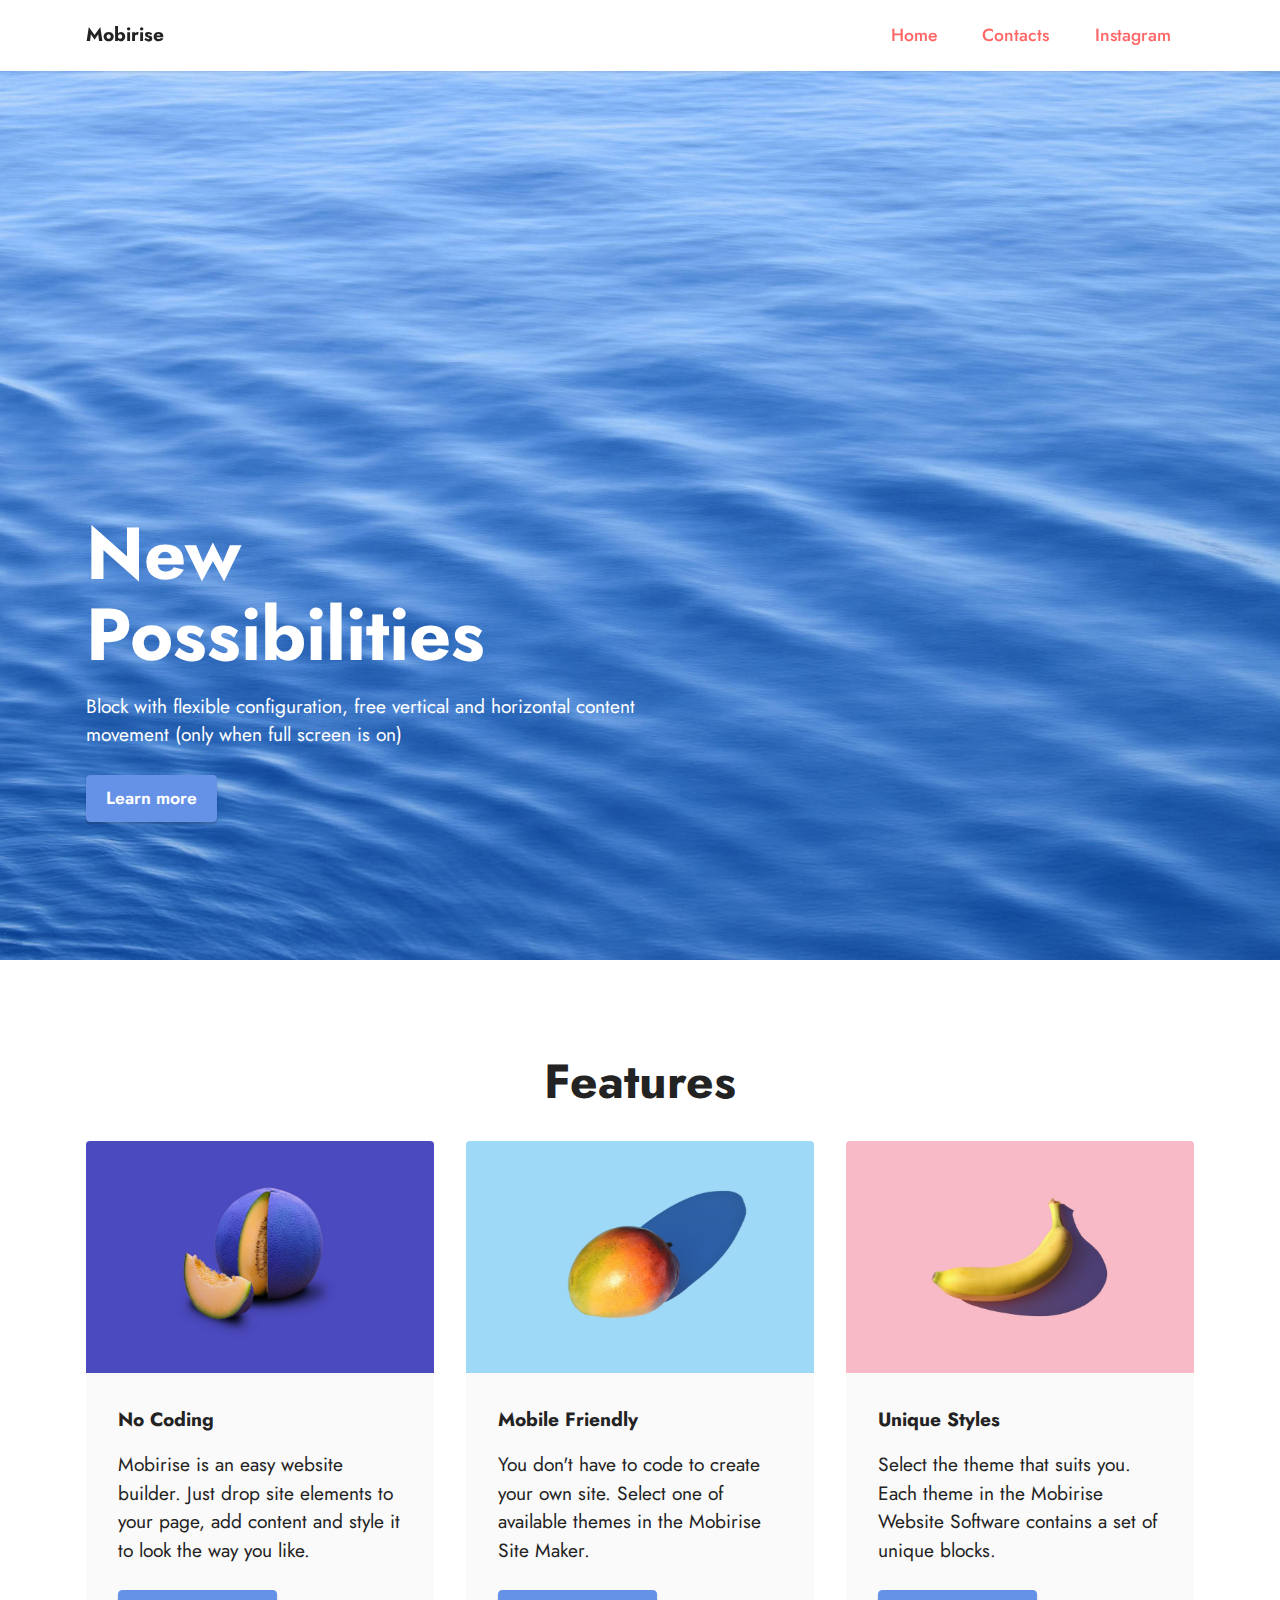
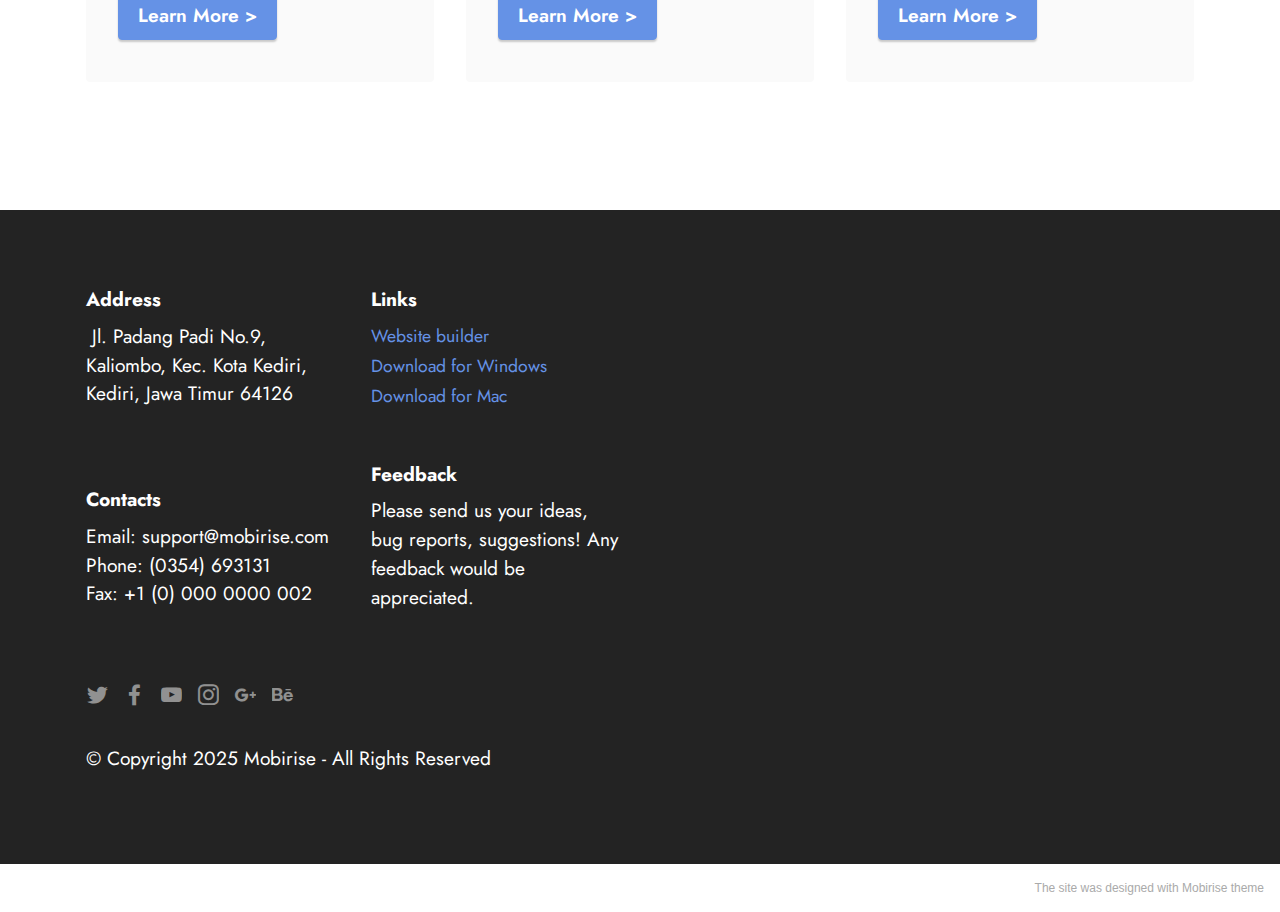
==== index.html @ 61dd8ef6 "Upload Mobirise" ====
<!DOCTYPE html>
<html  >
<head>
  <!-- Site made with Mobirise Website Builder v5.4.1, https://mobirise.com -->
  <meta charset="UTF-8">
  <meta http-equiv="X-UA-Compatible" content="IE=edge">
  <meta name="generator" content="Mobirise v5.4.1, mobirise.com">
  <meta name="viewport" content="width=device-width, initial-scale=1, minimum-scale=1">
  <link rel="shortcut icon" href="assets/images/logo.png" type="image/x-icon">
  <meta name="description" content="">
  
  
  <title>Home</title>
  <link rel="stylesheet" href="assets/bootstrap/css/bootstrap.min.css">
  <link rel="stylesheet" href="assets/bootstrap/css/bootstrap-grid.min.css">
  <link rel="stylesheet" href="assets/bootstrap/css/bootstrap-reboot.min.css">
  <link rel="stylesheet" href="assets/dropdown/css/style.css">
  <link rel="stylesheet" href="assets/socicon/css/styles.css">
  <link rel="stylesheet" href="assets/theme/css/style.css">
  <link rel="preload" href="https://fonts.googleapis.com/css2?family=Jost:ital,wght@0,400;0,700;1,400;1,700&display=swap&display=swap" as="style" onload="this.onload=null;this.rel='stylesheet'">
  <noscript><link rel="stylesheet" href="https://fonts.googleapis.com/css2?family=Jost:ital,wght@0,400;0,700;1,400;1,700&display=swap&display=swap"></noscript>
  <link rel="preload" as="style" href="assets/mobirise/css/mbr-additional.css"><link rel="stylesheet" href="assets/mobirise/css/mbr-additional.css" type="text/css">
  
  
  
  
</head>
<body>
  
  <section data-bs-version="5.1" class="menu menu1 cid-sIXUnaDP8k" once="menu" id="menu1-7">
    

    <nav class="navbar navbar-dropdown navbar-fixed-top navbar-expand-lg">
        <div class="container">
            <div class="navbar-brand">
                
                <span class="navbar-caption-wrap"><a class="navbar-caption text-black display-7" href="https://mobiri.se">Mobirise</a></span>
            </div>
            <button class="navbar-toggler" type="button" data-toggle="collapse" data-bs-toggle="collapse" data-target="#navbarSupportedContent" data-bs-target="#navbarSupportedContent" aria-controls="navbarNavAltMarkup" aria-expanded="false" aria-label="Toggle navigation">
                <div class="hamburger">
                    <span></span>
                    <span></span>
                    <span></span>
                    <span></span>
                </div>
            </button>
            <div class="collapse navbar-collapse" id="navbarSupportedContent">
                <ul class="navbar-nav nav-dropdown nav-right" data-app-modern-menu="true"><li class="nav-item"><a class="nav-link link text-secondary text-primary display-4" href="index.html">Home</a></li>
                    
                    <li class="nav-item"><a class="nav-link link text-secondary text-primary display-4" href="page1.html">Contacts</a>
                    </li><li class="nav-item"><a class="nav-link link text-secondary text-primary display-4" href="https://instagram.com/purboajianggoro93/" target="_blank">Instagram</a></li></ul>
                
                
            </div>
        </div>
    </nav>
</section>

<section data-bs-version="5.1" class="header4 cid-sIXSiw9WIR mbr-fullscreen" id="header4-3">

    
    
    <div class="container">
        <div class="row">
            <div class="content-wrap">
                <h1 class="mbr-section-title mbr-fonts-style mbr-white mb-3 display-1">
                    <strong>New Possibilities</strong>
                </h1>
                
                <p class="mbr-fonts-style mbr-text mbr-white mb-3 display-7">
                    Block with flexible configuration, free vertical and horizontal content movement (only when
                    full screen is on)
                </p>

                <div class="mbr-section-btn">
                    <a class="btn btn-primary display-4" href="https://mobiri.se">Learn more</a>
                </div>
            </div>
        </div>
    </div>
</section>

<section data-bs-version="5.1" class="features3 cid-sIXSqtIpIM" id="features3-4">
    
    
    <div class="container">
        <div class="mbr-section-head">
            <h4 class="mbr-section-title mbr-fonts-style align-center mb-0 display-2">
                <strong>Features</strong></h4>
            
        </div>
        <div class="row mt-4">
            <div class="item features-image сol-12 col-md-6 col-lg-4">
                <div class="item-wrapper">
                    <div class="item-img">
                        <img src="assets/images/features1.jpg">
                    </div>
                    <div class="item-content">
                        <h5 class="item-title mbr-fonts-style display-7"><strong>No Coding</strong></h5>
                        
                        <p class="mbr-text mbr-fonts-style mt-3 display-7">Mobirise is an easy website builder. Just
                            drop site elements to your page, add content and style it to look the way you like.</p>
                    </div>
                    <div class="mbr-section-btn item-footer mt-2"><a href="" class="btn btn-primary item-btn display-7" target="_blank">Learn More
                            &gt;</a></div>
                </div>
            </div>
            <div class="item features-image сol-12 col-md-6 col-lg-4">
                <div class="item-wrapper">
                    <div class="item-img">
                        <img src="assets/images/features2.jpg">
                    </div>
                    <div class="item-content">
                        <h5 class="item-title mbr-fonts-style display-7"><strong>Mobile Friendly</strong></h5>
                        
                        <p class="mbr-text mbr-fonts-style mt-3 display-7">You don't have to code to create your own
                            site. Select one of available themes in the Mobirise Site Maker.</p>
                    </div>
                    <div class="mbr-section-btn item-footer mt-2"><a href="" class="btn btn-primary item-btn display-7" target="_blank">Learn More
                            &gt;</a></div>
                </div>
            </div>
            <div class="item features-image сol-12 col-md-6 col-lg-4">
                <div class="item-wrapper">
                    <div class="item-img">
                        <img src="assets/images/features3.jpg">
                    </div>
                    <div class="item-content">
                        <h5 class="item-title mbr-fonts-style display-7"><strong>Unique Styles</strong></h5>
                        
                        <p class="mbr-text mbr-fonts-style mt-3 display-7">Select the theme that suits you. Each theme
                            in the Mobirise Website Software contains a set of unique blocks.<br></p>
                    </div>
                    <div class="mbr-section-btn item-footer mt-2"><a href="" class="btn btn-primary item-btn display-7" target="_blank">Learn More
                            &gt;</a></div>
                </div>
            </div>
        </div>
    </div>
</section>

<section data-bs-version="5.1" class="footer6 cid-sIXSumaw0i" once="footers" id="footer6-5">

    

    

    <div class="container">
        <div class="row content mbr-white">
            <div class="col-12 col-md-3 mbr-fonts-style display-7">
                <h5 class="mbr-section-subtitle mbr-fonts-style mb-2 display-7">
                    <strong>Address</strong>
                </h5>
                <p class="mbr-text mbr-fonts-style display-7">&nbsp;Jl. Padang Padi No.9, Kaliombo, Kec. Kota Kediri, Kediri, Jawa Timur 64126</p> <br>
                <h5 class="mbr-section-subtitle mbr-fonts-style mb-2 mt-4 display-7">
                    <strong>Contacts</strong>
                </h5>
                <p class="mbr-text mbr-fonts-style mb-4 display-7">
                    Email: support@mobirise.com <br>
                    Phone: (0354) 693131 <br>
                    Fax: +1 (0) 000 0000 002
                </p>
            </div>
            <div class="col-12 col-md-3 mbr-fonts-style display-7">
                <h5 class="mbr-section-subtitle mbr-fonts-style mb-2 display-7">
                    <strong>Links</strong>
                </h5>
                <ul class="list mbr-fonts-style mb-4 display-4">
                    <li class="mbr-text item-wrap">
                        <a class="text-primary" href="https://mobirise.co/">Website builder</a>
                    </li>
                    <li class="mbr-text item-wrap">
                        <a class="text-primary" href="https://mobirise.co/">Download for Windows</a>
                    </li>
                    <li class="mbr-text item-wrap">
                        <a class="text-primary" href="https://mobirise.co/">Download for Mac</a>
                    </li>
                </ul>
                <h5 class="mbr-section-subtitle mbr-fonts-style mb-2 mt-5 display-7">
                    <strong>Feedback</strong>
                </h5>
                <p class="mbr-text mbr-fonts-style mb-4 display-7">
                    Please send us your ideas, bug reports, suggestions! Any feedback would be appreciated.
                </p>
            </div>
            <div class="col-12 col-md-6">
                <div class="google-map"><iframe frameborder="0" style="border:0" src="https://www.google.com/maps/embed/v1/place?key=AIzaSyCNveGQ9bfpKFwWzQLLftrR9hNiHwdqQG8&amp;q=ponpes imam muslim kediri" allowfullscreen=""></iframe></div>
            </div>
            <div class="col-md-6">
                <div class="social-list align-left">
                    <div class="soc-item">
                        <a href="https://twitter.com/mobirise" target="_blank">
                            <span class="socicon-twitter socicon mbr-iconfont mbr-iconfont-social"></span>
                        </a>
                    </div>
                    <div class="soc-item">
                        <a href="https://www.facebook.com/pages/Mobirise/1616226671953247" target="_blank">
                            <span class="socicon-facebook socicon mbr-iconfont mbr-iconfont-social"></span>
                        </a>
                    </div>
                    <div class="soc-item">
                        <a href="https://www.youtube.com/c/mobirise" target="_blank">
                            <span class="socicon-youtube socicon mbr-iconfont mbr-iconfont-social"></span>
                        </a>
                    </div>
                    <div class="soc-item">
                        <a href="https://instagram.com/mobirise" target="_blank">
                            <span class="socicon-instagram socicon mbr-iconfont mbr-iconfont-social"></span>
                        </a>
                    </div>
                    <div class="soc-item">
                        <a href="https://plus.google.com/u/0/+Mobirise" target="_blank">
                            <span class="socicon-googleplus socicon mbr-iconfont mbr-iconfont-social"></span>
                        </a>
                    </div>
                    <div class="soc-item">
                        <a href="https://www.behance.net/Mobirise" target="_blank">
                            <span class="socicon-behance socicon mbr-iconfont mbr-iconfont-social"></span>
                        </a>
                    </div>
                </div>
            </div>
        </div>
        <div class="footer-lower">
            <div class="media-container-row">
                <div class="col-sm-12">
                    <hr>
                </div>
            </div>
            <div class="col-sm-12 copyright pl-0">
                <p class="mbr-text mbr-fonts-style mbr-white display-7">
                    © Copyright 2025 Mobirise - All Rights Reserved
                </p>
            </div>
        </div>
    </div>
</section><section style="background-color: #fff; font-family: -apple-system, BlinkMacSystemFont, 'Segoe UI', 'Roboto', 'Helvetica Neue', Arial, sans-serif; color:#aaa; font-size:12px; padding: 0; align-items: center; display: flex;"><a href="https://mobirise.site/c" style="flex: 1 1; height: 3rem; padding-left: 1rem;"></a><p style="flex: 0 0 auto; margin:0; padding-right:1rem;"><a href="https://mobirise.site/r" style="color:#aaa;">The site</a> was designed with Mobirise theme</p></section><script src="assets/bootstrap/js/bootstrap.bundle.min.js"></script>  <script src="assets/smoothscroll/smooth-scroll.js"></script>  <script src="assets/ytplayer/index.js"></script>  <script src="assets/dropdown/js/navbar-dropdown.js"></script>  <script src="assets/theme/js/script.js"></script>  
  
  
</body>
</html>
---- assets/dropdown/css/style.css ----
.navbar-dropdown {
  left: 0;
  padding: 0;
  position: absolute;
  right: 0;
  top: 0;
  transition: all 0.45s ease;
  z-index: 1030;
  background: #282828; }
  .navbar-dropdown .navbar-logo {
    margin-right: 0.8rem;
    transition: margin 0.3s ease-in-out;
    vertical-align: middle; }
    .navbar-dropdown .navbar-logo img {
      height: 3.125rem;
      transition: all 0.3s ease-in-out; }
    .navbar-dropdown .navbar-logo.mbr-iconfont {
      font-size: 3.125rem;
      line-height: 3.125rem; }
  .navbar-dropdown .navbar-caption {
    font-weight: 700;
    white-space: normal;
    vertical-align: -4px;
    line-height: 3.125rem !important; }
    .navbar-dropdown .navbar-caption, .navbar-dropdown .navbar-caption:hover {
      color: inherit;
      text-decoration: none; }
  .navbar-dropdown .mbr-iconfont + .navbar-caption {
    vertical-align: -1px; }
  .navbar-dropdown.navbar-fixed-top {
    position: fixed; }
  .navbar-dropdown .navbar-brand span {
    vertical-align: -4px; }
  .navbar-dropdown.bg-color.transparent {
    background: none; }
  .navbar-dropdown.navbar-short .navbar-brand {
    padding: 0.625rem 0; }
    .navbar-dropdown.navbar-short .navbar-brand span {
      vertical-align: -1px; }
  .navbar-dropdown.navbar-short .navbar-caption {
    line-height: 2.375rem !important;
    vertical-align: -2px; }
  .navbar-dropdown.navbar-short .navbar-logo {
    margin-right: 0.5rem; }
    .navbar-dropdown.navbar-short .navbar-logo img {
      height: 2.375rem; }
    .navbar-dropdown.navbar-short .navbar-logo.mbr-iconfont {
      font-size: 2.375rem;
      line-height: 2.375rem; }
  .navbar-dropdown.navbar-short .mbr-table-cell {
    height: 3.625rem; }
  .navbar-dropdown .navbar-close {
    left: 0.6875rem;
    position: fixed;
    top: 0.75rem;
    z-index: 1000; }
  .navbar-dropdown .hamburger-icon {
    content: "";
    display: inline-block;
    vertical-align: middle;
    width: 16px;
    -webkit-box-shadow: 0 -6px 0 1px #282828,0 0 0 1px #282828,0 6px 0 1px #282828;
    -moz-box-shadow: 0 -6px 0 1px #282828,0 0 0 1px #282828,0 6px 0 1px #282828;
    box-shadow: 0 -6px 0 1px #282828,0 0 0 1px #282828,0 6px 0 1px #282828; }

.dropdown-menu .dropdown-toggle[data-toggle="dropdown-submenu"]::after {
  border-bottom: 0.35em solid transparent;
  border-left: 0.35em solid;
  border-right: 0;
  border-top: 0.35em solid transparent;
  margin-left: 0.3rem; }

.dropdown-menu .dropdown-item:focus {
  outline: 0; }

.nav-dropdown {
  font-size: 0.75rem;
  font-weight: 500;
  height: auto !important; }
  .nav-dropdown .nav-btn {
    padding-left: 1rem; }
  .nav-dropdown .link {
    margin: .667em 1.667em;
    font-weight: 500;
    padding: 0;
    transition: color .2s ease-in-out; }
    .nav-dropdown .link.dropdown-toggle {
      margin-right: 2.583em; }
      .nav-dropdown .link.dropdown-toggle::after {
        margin-left: .25rem;
        border-top: 0.35em solid;
        border-right: 0.35em solid transparent;
        border-left: 0.35em solid transparent;
        border-bottom: 0; }
      .nav-dropdown .link.dropdown-toggle[aria-expanded="true"] {
        margin: 0;
        padding: 0.667em 3.263em  0.667em 1.667em; }
  .nav-dropdown .link::after,
  .nav-dropdown .dropdown-item::after {
    color: inherit; }
  .nav-dropdown .btn {
    font-size: 0.75rem;
    font-weight: 700;
    letter-spacing: 0;
    margin-bottom: 0;
    padding-left: 1.25rem;
    padding-right: 1.25rem; }
  .nav-dropdown .dropdown-menu {
    border-radius: 0;
    border: 0;
    left: 0;
    margin: 0;
    padding-bottom: 1.25rem;
    padding-top: 1.25rem;
    position: relative; }
  .nav-dropdown .dropdown-submenu {
    margin-left: 0.125rem;
    top: 0; }
  .nav-dropdown .dropdown-item {
    font-weight: 500;
    line-height: 2;
    padding: 0.3846em 4.615em 0.3846em 1.5385em;
    position: relative;
    transition: color .2s ease-in-out, background-color .2s ease-in-out; }
    .nav-dropdown .dropdown-item::after {
      margin-top: -0.3077em;
      position: absolute;
      right: 1.1538em;
      top: 50%; }
    .nav-dropdown .dropdown-item:focus, .nav-dropdown .dropdown-item:hover {
      background: none; }

@media (max-width: 767px) {
  .nav-dropdown.navbar-toggleable-sm {
    bottom: 0;
    display: none;
    left: 0;
    overflow-x: hidden;
    position: fixed;
    top: 0;
    transform: translateX(-100%);
    -ms-transform: translateX(-100%);
    -webkit-transform: translateX(-100%);
    width: 18.75rem;
    z-index: 999; } }
.nav-dropdown.navbar-toggleable-xl {
  bottom: 0;
  display: none;
  left: 0;
  overflow-x: hidden;
  position: fixed;
  top: 0;
  transform: translateX(-100%);
  -ms-transform: translateX(-100%);
  -webkit-transform: translateX(-100%);
  width: 18.75rem;
  z-index: 999; }

.nav-dropdown-sm {
  display: block !important;
  overflow-x: hidden;
  overflow: auto;
  padding-top: 3.875rem; }
  .nav-dropdown-sm::after {
    content: "";
    display: block;
    height: 3rem;
    width: 100%; }
  .nav-dropdown-sm.collapse.in ~ .navbar-close {
    display: block !important; }
  .nav-dropdown-sm.collapsing, .nav-dropdown-sm.collapse.in {
    transform: translateX(0);
    -ms-transform: translateX(0);
    -webkit-transform: translateX(0);
    transition: all 0.25s ease-out;
    -webkit-transition: all 0.25s ease-out;
    background: #282828; }
  .nav-dropdown-sm.collapsing[aria-expanded="false"] {
    transform: translateX(-100%);
    -ms-transform: translateX(-100%);
    -webkit-transform: translateX(-100%); }
  .nav-dropdown-sm .nav-item {
    display: block;
    margin-left: 0 !important;
    padding-left: 0; }
  .nav-dropdown-sm .link,
  .nav-dropdown-sm .dropdown-item {
    border-top: 1px dotted rgba(255, 255, 255, 0.1);
    font-size: 0.8125rem;
    line-height: 1.6;
    margin: 0 !important;
    padding: 0.875rem 2.4rem 0.875rem 1.5625rem !important;
    position: relative;
    white-space: normal; }
    .nav-dropdown-sm .link:focus, .nav-dropdown-sm .link:hover,
    .nav-dropdown-sm .dropdown-item:focus,
    .nav-dropdown-sm .dropdown-item:hover {
      background: rgba(0, 0, 0, 0.2) !important;
      color: #c0a375; }
  .nav-dropdown-sm .nav-btn {
    position: relative;
    padding: 1.5625rem 1.5625rem 0 1.5625rem; }
    .nav-dropdown-sm .nav-btn::before {
      border-top: 1px dotted rgba(255, 255, 255, 0.1);
      content: "";
      left: 0;
      position: absolute;
      top: 0;
      width: 100%; }
    .nav-dropdown-sm .nav-btn + .nav-btn {
      padding-top: 0.625rem; }
      .nav-dropdown-sm .nav-btn + .nav-btn::before {
        display: none; }
  .nav-dropdown-sm .btn {
    padding: 0.625rem 0; }
  .nav-dropdown-sm .dropdown-toggle[data-toggle="dropdown-submenu"]::after {
    margin-left: .25rem;
    border-top: 0.35em solid;
    border-right: 0.35em solid transparent;
    border-left: 0.35em solid transparent;
    border-bottom: 0; }
  .nav-dropdown-sm .dropdown-toggle[data-toggle="dropdown-submenu"][aria-expanded="true"]::after {
    border-top: 0;
    border-right: 0.35em solid transparent;
    border-left: 0.35em solid transparent;
    border-bottom: 0.35em solid; }
  .nav-dropdown-sm .dropdown-menu {
    margin: 0;
    padding: 0;
    position: relative;
    top: 0;
    left: 0;
    width: 100%;
    border: 0;
    float: none;
    border-radius: 0;
    background: none; }
  .nav-dropdown-sm .dropdown-submenu {
    left: 100%;
    margin-left: 0.125rem;
    margin-top: -1.25rem;
    top: 0; }

.navbar-toggleable-sm .nav-dropdown .dropdown-menu {
  position: absolute; }

.navbar-toggleable-sm .nav-dropdown .dropdown-submenu {
  left: 100%;
  margin-left: 0.125rem;
  margin-top: -1.25rem;
  top: 0; }

.navbar-toggleable-sm.opened .nav-dropdown .dropdown-menu {
  position: relative; }

.navbar-toggleable-sm.opened .nav-dropdown .dropdown-submenu {
  left: 0;
  margin-left: 00rem;
  margin-top: 0rem;
  top: 0; }

.is-builder .nav-dropdown.collapsing {
  transition: none !important; }
---- assets/socicon/css/styles.css ----
@charset "UTF-8";

@font-face {
  font-family: 'Socicon';
  src:  url('../fonts/socicon.eot');
  src:  url('../fonts/socicon.eot?#iefix') format('embedded-opentype'),
    url('../fonts/socicon.woff2') format('woff2'),
    url('../fonts/socicon.ttf') format('truetype'),
    url('../fonts/socicon.woff') format('woff'),
    url('../fonts/socicon.svg#socicon') format('svg');
  font-weight: normal;
  font-style: normal;
  font-display: swap;
}

[data-icon]:before {
  font-family: "socicon" !important;
  content: attr(data-icon);
  font-style: normal !important;
  font-weight: normal !important;
  font-variant: normal !important;
  text-transform: none !important;
  speak: none;
  line-height: 1;
  -webkit-font-smoothing: antialiased;
  -moz-osx-font-smoothing: grayscale;
}

[class^="socicon-"], [class*=" socicon-"] {
  /* use !important to prevent issues with browser extensions that change fonts */
  font-family: 'Socicon' !important;
  speak: none;
  font-style: normal;
  font-weight: normal;
  font-variant: normal;
  text-transform: none;
  line-height: 1;

  /* Better Font Rendering =========== */
  -webkit-font-smoothing: antialiased;
  -moz-osx-font-smoothing: grayscale;
}

.socicon-eitaa:before {
  content: "\e97c";
}
.socicon-soroush:before {
  content: "\e97d";
}
.socicon-bale:before {
  content: "\e97e";
}
.socicon-zazzle:before {
  content: "\e97b";
}
.socicon-society6:before {
  content: "\e97a";
}
.socicon-redbubble:before {
  content: "\e979";
}
.socicon-avvo:before {
  content: "\e978";
}
.socicon-stitcher:before {
  content: "\e977";
}
.socicon-googlehangouts:before {
  content: "\e974";
}
.socicon-dlive:before {
  content: "\e975";
}
.socicon-vsco:before {
  content: "\e976";
}
.socicon-flipboard:before {
  content: "\e973";
}
.socicon-ubuntu:before {
  content: "\e958";
}
.socicon-artstation:before {
  content: "\e959";
}
.socicon-invision:before {
  content: "\e95a";
}
.socicon-torial:before {
  content: "\e95b";
}
.socicon-collectorz:before {
  content: "\e95c";
}
.socicon-seenthis:before {
  content: "\e95d";
}
.socicon-googleplaymusic:before {
  content: "\e95e";
}
.socicon-debian:before {
  content: "\e95f";
}
.socicon-filmfreeway:before {
  content: "\e960";
}
.socicon-gnome:before {
  content: "\e961";
}
.socicon-itchio:before {
  content: "\e962";
}
.socicon-jamendo:before {
  content: "\e963";
}
.socicon-mix:before {
  content: "\e964";
}
.socicon-sharepoint:before {
  content: "\e965";
}
.socicon-tinder:before {
  content: "\e966";
}
.socicon-windguru:before {
  content: "\e967";
}
.socicon-cdbaby:before {
  content: "\e968";
}
.socicon-elementaryos:before {
  content: "\e969";
}
.socicon-stage32:before {
  content: "\e96a";
}
.socicon-tiktok:before {
  content: "\e96b";
}
.socicon-gitter:before {
  content: "\e96c";
}
.socicon-letterboxd:before {
  content: "\e96d";
}
.socicon-threema:before {
  content: "\e96e";
}
.socicon-splice:before {
  content: "\e96f";
}
.socicon-metapop:before {
  content: "\e970";
}
.socicon-naver:before {
  content: "\e971";
}
.socicon-remote:before {
  content: "\e972";
}
.socicon-internet:before {
  content: "\e957";
}
.socicon-moddb:before {
  content: "\e94b";
}
.socicon-indiedb:before {
  content: "\e94c";
}
.socicon-traxsource:before {
  content: "\e94d";
}
.socicon-gamefor:before {
  content: "\e94e";
}
.socicon-pixiv:before {
  content: "\e94f";
}
.socicon-myanimelist:before {
  content: "\e950";
}
.socicon-blackberry:before {
  content: "\e951";
}
.socicon-wickr:before {
  content: "\e952";
}
.socicon-spip:before {
  content: "\e953";
}
.socicon-napster:before {
  content: "\e954";
}
.socicon-beatport:before {
  content: "\e955";
}
.socicon-hackerone:before {
  content: "\e956";
}
.socicon-hackernews:before {
  content: "\e946";
}
.socicon-smashwords:before {
  content: "\e947";
}
.socicon-kobo:before {
  content: "\e948";
}
.socicon-bookbub:before {
  content: "\e949";
}
.socicon-mailru:before {
  content: "\e94a";
}
.socicon-gitlab:before {
  content: "\e945";
}
.socicon-instructables:before {
  content: "\e944";
}
.socicon-portfolio:before {
  content: "\e943";
}
.socicon-codered:before {
  content: "\e940";
}
.socicon-origin:before {
  content: "\e941";
}
.socicon-nextdoor:before {
  content: "\e942";
}
.socicon-udemy:before {
  content: "\e93f";
}
.socicon-livemaster:before {
  content: "\e93e";
}
.socicon-crunchbase:before {
  content: "\e93b";
}
.socicon-homefy:before {
  content: "\e93c";
}
.socicon-calendly:before {
  content: "\e93d";
}
.socicon-realtor:before {
  content: "\e90f";
}
.socicon-tidal:before {
  content: "\e910";
}
.socicon-qobuz:before {
  content: "\e911";
}
.socicon-natgeo:before {
  content: "\e912";
}
.socicon-mastodon:before {
  content: "\e913";
}
.socicon-unsplash:before {
  content: "\e914";
}
.socicon-homeadvisor:before {
  content: "\e915";
}
.socicon-angieslist:before {
  content: "\e916";
}
.socicon-codepen:before {
  content: "\e917";
}
.socicon-slack:before {
  content: "\e918";
}
.socicon-openaigym:before {
  content: "\e919";
}
.socicon-logmein:before {
  content: "\e91a";
}
.socicon-fiverr:before {
  content: "\e91b";
}
.socicon-gotomeeting:before {
  content: "\e91c";
}
.socicon-aliexpress:before {
  content: "\e91d";
}
.socicon-guru:before {
  content: "\e91e";
}
.socicon-appstore:before {
  content: "\e91f";
}
.socicon-homes:before {
  content: "\e920";
}
.socicon-zoom:before {
  content: "\e921";
}
.socicon-alibaba:before {
  content: "\e922";
}
.socicon-craigslist:before {
  content: "\e923";
}
.socicon-wix:before {
  content: "\e924";
}
.socicon-redfin:before {
  content: "\e925";
}
.socicon-googlecalendar:before {
  content: "\e926";
}
.socicon-shopify:before {
  content: "\e927";
}
.socicon-freelancer:before {
  content: "\e928";
}
.socicon-seedrs:before {
  content: "\e929";
}
.socicon-bing:before {
  content: "\e92a";
}
.socicon-doodle:before {
  content: "\e92b";
}
.socicon-bonanza:before {
  content: "\e92c";
}
.socicon-squarespace:before {
  content: "\e92d";
}
.socicon-toptal:before {
  content: "\e92e";
}
.socicon-gust:before {
  content: "\e92f";
}
.socicon-ask:before {
  content: "\e930";
}
.socicon-trulia:before {
  content: "\e931";
}
.socicon-loomly:before {
  content: "\e932";
}
.socicon-ghost:before {
  content: "\e933";
}
.socicon-upwork:before {
  content: "\e934";
}
.socicon-fundable:before {
  content: "\e935";
}
.socicon-booking:before {
  content: "\e936";
}
.socicon-googlemaps:before {
  content: "\e937";
}
.socicon-zillow:before {
  content: "\e938";
}
.socicon-niconico:before {
  content: "\e939";
}
.socicon-toneden:before {
  content: "\e93a";
}
.socicon-augment:before {
  content: "\e908";
}
.socicon-bitbucket:before {
  content: "\e909";
}
.socicon-fyuse:before {
  content: "\e90a";
}
.socicon-yt-gaming:before {
  content: "\e90b";
}
.socicon-sketchfab:before {
  content: "\e90c";
}
.socicon-mobcrush:before {
  content: "\e90d";
}
.socicon-microsoft:before {
  content: "\e90e";
}
.socicon-pandora:before {
  content: "\e907";
}
.socicon-messenger:before {
  content: "\e906";
}
.socicon-gamewisp:before {
  content: "\e905";
}
.socicon-bloglovin:before {
  content: "\e904";
}
.socicon-tunein:before {
  content: "\e903";
}
.socicon-gamejolt:before {
  content: "\e901";
}
.socicon-trello:before {
  content: "\e902";
}
.socicon-spreadshirt:before {
  content: "\e900";
}
.socicon-500px:before {
  content: "\e000";
}
.socicon-8tracks:before {
  content: "\e001";
}
.socicon-airbnb:before {
  content: "\e002";
}
.socicon-alliance:before {
  content: "\e003";
}
.socicon-amazon:before {
  content: "\e004";
}
.socicon-amplement:before {
  content: "\e005";
}
.socicon-android:before {
  content: "\e006";
}
.socicon-angellist:before {
  content: "\e007";
}
.socicon-apple:before {
  content: "\e008";
}
.socicon-appnet:before {
  content: "\e009";
}
.socicon-baidu:before {
  content: "\e00a";
}
.socicon-bandcamp:before {
  content: "\e00b";
}
.socicon-battlenet:before {
  content: "\e00c";
}
.socicon-mixer:before {
  content: "\e00d";
}
.socicon-bebee:before {
  content: "\e00e";
}
.socicon-bebo:before {
  content: "\e00f";
}
.socicon-behance:before {
  content: "\e010";
}
.socicon-blizzard:before {
  content: "\e011";
}
.socicon-blogger:before {
  content: "\e012";
}
.socicon-buffer:before {
  content: "\e013";
}
.socicon-chrome:before {
  content: "\e014";
}
.socicon-coderwall:before {
  content: "\e015";
}
.socicon-curse:before {
  content: "\e016";
}
.socicon-dailymotion:before {
  content: "\e017";
}
.socicon-deezer:before {
  content: "\e018";
}
.socicon-delicious:before {
  content: "\e019";
}
.socicon-deviantart:before {
  content: "\e01a";
}
.socicon-diablo:before {
  content: "\e01b";
}
.socicon-digg:before {
  content: "\e01c";
}
.socicon-discord:before {
  content: "\e01d";
}
.socicon-disqus:before {
  content: "\e01e";
}
.socicon-douban:before {
  content: "\e01f";
}
.socicon-draugiem:before {
  content: "\e020";
}
.socicon-dribbble:before {
  content: "\e021";
}
.socicon-drupal:before {
  content: "\e022";
}
.socicon-ebay:before {
  content: "\e023";
}
.socicon-ello:before {
  content: "\e024";
}
.socicon-endomodo:before {
  content: "\e025";
}
.socicon-envato:before {
  content: "\e026";
}
.socicon-etsy:before {
  content: "\e027";
}
.socicon-facebook:before {
  content: "\e028";
}
.socicon-feedburner:before {
  content: "\e029";
}
.socicon-filmweb:before {
  content: "\e02a";
}
.socicon-firefox:before {
  content: "\e02b";
}
.socicon-flattr:before {
  content: "\e02c";
}
.socicon-flickr:before {
  content: "\e02d";
}
.socicon-formulr:before {
  content: "\e02e";
}
.socicon-forrst:before {
  content: "\e02f";
}
.socicon-foursquare:before {
  content: "\e030";
}
.socicon-friendfeed:before {
  content: "\e031";
}
.socicon-github:before {
  content: "\e032";
}
.socicon-goodreads:before {
  content: "\e033";
}
.socicon-google:before {
  content: "\e034";
}
.socicon-googlescholar:before {
  content: "\e035";
}
.socicon-googlegroups:before {
  content: "\e036";
}
.socicon-googlephotos:before {
  content: "\e037";
}
.socicon-googleplus:before {
  content: "\e038";
}
.socicon-grooveshark:before {
  content: "\e039";
}
.socicon-hackerrank:before {
  content: "\e03a";
}
.socicon-hearthstone:before {
  content: "\e03b";
}
.socicon-hellocoton:before {
  content: "\e03c";
}
.socicon-heroes:before {
  content: "\e03d";
}
.socicon-smashcast:before {
  content: "\e03e";
}
.socicon-horde:before {
  content: "\e03f";
}
.socicon-houzz:before {
  content: "\e040";
}
.socicon-icq:before {
  content: "\e041";
}
.socicon-identica:before {
  content: "\e042";
}
.socicon-imdb:before {
  content: "\e043";
}
.socicon-instagram:before {
  content: "\e044";
}
.socicon-issuu:before {
  content: "\e045";
}
.socicon-istock:before {
  content: "\e046";
}
.socicon-itunes:before {
  content: "\e047";
}
.socicon-keybase:before {
  content: "\e048";
}
.socicon-lanyrd:before {
  content: "\e049";
}
.socicon-lastfm:before {
  content: "\e04a";
}
.socicon-line:before {
  content: "\e04b";
}
.socicon-linkedin:before {
  content: "\e04c";
}
.socicon-livejournal:before {
  content: "\e04d";
}
.socicon-lyft:before {
  content: "\e04e";
}
.socicon-macos:before {
  content: "\e04f";
}
.socicon-mail:before {
  content: "\e050";
}
.socicon-medium:before {
  content: "\e051";
}
.socicon-meetup:before {
  content: "\e052";
}
.socicon-mixcloud:before {
  content: "\e053";
}
.socicon-modelmayhem:before {
  content: "\e054";
}
.socicon-mumble:before {
  content: "\e055";
}
.socicon-myspace:before {
  content: "\e056";
}
.socicon-newsvine:before {
  content: "\e057";
}
.socicon-nintendo:before {
  content: "\e058";
}
.socicon-npm:before {
  content: "\e059";
}
.socicon-odnoklassniki:before {
  content: "\e05a";
}
.socicon-openid:before {
  content: "\e05b";
}
.socicon-opera:before {
  content: "\e05c";
}
.socicon-outlook:before {
  content: "\e05d";
}
.socicon-overwatch:before {
  content: "\e05e";
}
.socicon-patreon:before {
  content: "\e05f";
}
.socicon-paypal:before {
  content: "\e060";
}
.socicon-periscope:before {
  content: "\e061";
}
.socicon-persona:before {
  content: "\e062";
}
.socicon-pinterest:before {
  content: "\e063";
}
.socicon-play:before {
  content: "\e064";
}
.socicon-player:before {
  content: "\e065";
}
.socicon-playstation:before {
  content: "\e066";
}
.socicon-pocket:before {
  content: "\e067";
}
.socicon-qq:before {
  content: "\e068";
}
.socicon-quora:before {
  content: "\e069";
}
.socicon-raidcall:before {
  content: "\e06a";
}
.socicon-ravelry:before {
  content: "\e06b";
}
.socicon-reddit:before {
  content: "\e06c";
}
.socicon-renren:before {
  content: "\e06d";
}
.socicon-researchgate:before {
  content: "\e06e";
}
.socicon-residentadvisor:before {
  content: "\e06f";
}
.socicon-reverbnation:before {
  content: "\e070";
}
.socicon-rss:before {
  content: "\e071";
}
.socicon-sharethis:before {
  content: "\e072";
}
.socicon-skype:before {
  content: "\e073";
}
.socicon-slideshare:before {
  content: "\e074";
}
.socicon-smugmug:before {
  content: "\e075";
}
.socicon-snapchat:before {
  content: "\e076";
}
.socicon-songkick:before {
  content: "\e077";
}
.socicon-soundcloud:before {
  content: "\e078";
}
.socicon-spotify:before {
  content: "\e079";
}
.socicon-stackexchange:before {
  content: "\e07a";
}
.socicon-stackoverflow:before {
  content: "\e07b";
}
.socicon-starcraft:before {
  content: "\e07c";
}
.socicon-stayfriends:before {
  content: "\e07d";
}
.socicon-steam:before {
  content: "\e07e";
}
.socicon-storehouse:before {
  content: "\e07f";
}
.socicon-strava:before {
  content: "\e080";
}
.socicon-streamjar:before {
  content: "\e081";
}
.socicon-stumbleupon:before {
  content: "\e082";
}
.socicon-swarm:before {
  content: "\e083";
}
.socicon-teamspeak:before {
  content: "\e084";
}
.socicon-teamviewer:before {
  content: "\e085";
}
.socicon-technorati:before {
  content: "\e086";
}
.socicon-telegram:before {
  content: "\e087";
}
.socicon-tripadvisor:before {
  content: "\e088";
}
.socicon-tripit:before {
  content: "\e089";
}
.socicon-triplej:before {
  content: "\e08a";
}
.socicon-tumblr:before {
  content: "\e08b";
}
.socicon-twitch:before {
  content: "\e08c";
}
.socicon-twitter:before {
  content: "\e08d";
}
.socicon-uber:before {
  content: "\e08e";
}
.socicon-ventrilo:before {
  content: "\e08f";
}
.socicon-viadeo:before {
  content: "\e090";
}
.socicon-viber:before {
  content: "\e091";
}
.socicon-viewbug:before {
  content: "\e092";
}
.socicon-vimeo:before {
  content: "\e093";
}
.socicon-vine:before {
  content: "\e094";
}
.socicon-vkontakte:before {
  content: "\e095";
}
.socicon-warcraft:before {
  content: "\e096";
}
.socicon-wechat:before {
  content: "\e097";
}
.socicon-weibo:before {
  content: "\e098";
}
.socicon-whatsapp:before {
  content: "\e099";
}
.socicon-wikipedia:before {
  content: "\e09a";
}
.socicon-windows:before {
  content: "\e09b";
}
.socicon-wordpress:before {
  content: "\e09c";
}
.socicon-wykop:before {
  content: "\e09d";
}
.socicon-xbox:before {
  content: "\e09e";
}
.socicon-xing:before {
  content: "\e09f";
}
.socicon-yahoo:before {
  content: "\e0a0";
}
.socicon-yammer:before {
  content: "\e0a1";
}
.socicon-yandex:before {
  content: "\e0a2";
}
.socicon-yelp:before {
  content: "\e0a3";
}
.socicon-younow:before {
  content: "\e0a4";
}
.socicon-youtube:before {
  content: "\e0a5";
}
.socicon-zapier:before {
  content: "\e0a6";
}
.socicon-zerply:before {
  content: "\e0a7";
}
.socicon-zomato:before {
  content: "\e0a8";
}
.socicon-zynga:before {
  content: "\e0a9";
}
---- assets/theme/css/style.css ----
@charset "UTF-8";
section {
  background-color: #ffffff;
}

body {
  font-style: normal;
  line-height: 1.5;
  font-weight: 400;
  color: #232323;
  position: relative;
}

button {
  background-color: transparent;
  border-color: transparent;
}

section,
.container,
.container-fluid {
  position: relative;
  word-wrap: break-word;
}

a.mbr-iconfont:hover {
  text-decoration: none;
}

.article .lead p,
.article .lead ul,
.article .lead ol,
.article .lead pre,
.article .lead blockquote {
  margin-bottom: 0;
}

a {
  font-style: normal;
  font-weight: 400;
  cursor: pointer;
}
a, a:hover {
  text-decoration: none;
}

.mbr-section-title {
  font-style: normal;
  line-height: 1.3;
}

.mbr-section-subtitle {
  line-height: 1.3;
}

.mbr-text {
  font-style: normal;
  line-height: 1.7;
}

h1,
h2,
h3,
h4,
h5,
h6,
.display-1,
.display-2,
.display-4,
.display-5,
.display-7,
span,
p,
a {
  line-height: 1;
  word-break: break-word;
  word-wrap: break-word;
  font-weight: 400;
}

b,
strong {
  font-weight: bold;
}

input:-webkit-autofill, input:-webkit-autofill:hover, input:-webkit-autofill:focus, input:-webkit-autofill:active {
  transition-delay: 9999s;
  -webkit-transition-property: background-color, color;
  transition-property: background-color, color;
}

textarea[type=hidden] {
  display: none;
}

section {
  background-position: 50% 50%;
  background-repeat: no-repeat;
  background-size: cover;
}
section .mbr-background-video,
section .mbr-background-video-preview {
  position: absolute;
  bottom: 0;
  left: 0;
  right: 0;
  top: 0;
}

.hidden {
  visibility: hidden;
}

.mbr-z-index20 {
  z-index: 20;
}

/*! Base colors */
.mbr-white {
  color: #ffffff;
}

.mbr-black {
  color: #111111;
}

.mbr-bg-white {
  background-color: #ffffff;
}

.mbr-bg-black {
  background-color: #000000;
}

/*! Text-aligns */
.align-left {
  text-align: left;
}

.align-center {
  text-align: center;
}

.align-right {
  text-align: right;
}

/*! Font-weight  */
.mbr-light {
  font-weight: 300;
}

.mbr-regular {
  font-weight: 400;
}

.mbr-semibold {
  font-weight: 500;
}

.mbr-bold {
  font-weight: 700;
}

/*! Media  */
.media-content {
  flex-basis: 100%;
}

.media-container-row {
  display: flex;
  flex-direction: row;
  flex-wrap: wrap;
  justify-content: center;
  align-content: center;
  align-items: start;
}
.media-container-row .media-size-item {
  width: 400px;
}

.media-container-column {
  display: flex;
  flex-direction: column;
  flex-wrap: wrap;
  justify-content: center;
  align-content: center;
  align-items: stretch;
}
.media-container-column > * {
  width: 100%;
}

@media (min-width: 992px) {
  .media-container-row {
    flex-wrap: nowrap;
  }
}
figure {
  margin-bottom: 0;
  overflow: hidden;
}

figure[mbr-media-size] {
  transition: width 0.1s;
}

img,
iframe {
  display: block;
  width: 100%;
}

.card {
  background-color: transparent;
  border: none;
}

.card-box {
  width: 100%;
}

.card-img {
  text-align: center;
  flex-shrink: 0;
  -webkit-flex-shrink: 0;
}

.media {
  max-width: 100%;
  margin: 0 auto;
}

.mbr-figure {
  align-self: center;
}

.media-container > div {
  max-width: 100%;
}

.mbr-figure img,
.card-img img {
  width: 100%;
}

@media (max-width: 991px) {
  .media-size-item {
    width: auto !important;
  }

  .media {
    width: auto;
  }

  .mbr-figure {
    width: 100% !important;
  }
}
/*! Buttons */
.mbr-section-btn {
  margin-left: -0.6rem;
  margin-right: -0.6rem;
  font-size: 0;
}

.btn {
  font-weight: 600;
  border-width: 1px;
  font-style: normal;
  margin: 0.6rem 0.6rem;
  white-space: normal;
  transition: all 0.2s ease-in-out;
  display: inline-flex;
  align-items: center;
  justify-content: center;
  word-break: break-word;
}

.btn-sm {
  font-weight: 600;
  letter-spacing: 0px;
  transition: all 0.3s ease-in-out;
}

.btn-md {
  font-weight: 600;
  letter-spacing: 0px;
  transition: all 0.3s ease-in-out;
}

.btn-lg {
  font-weight: 600;
  letter-spacing: 0px;
  transition: all 0.3s ease-in-out;
}

.btn-form {
  margin: 0;
}
.btn-form:hover {
  cursor: pointer;
}

nav .mbr-section-btn {
  margin-left: 0rem;
  margin-right: 0rem;
}

/*! Btn icon margin */
.btn .mbr-iconfont,
.btn.btn-sm .mbr-iconfont {
  order: 1;
  cursor: pointer;
  margin-left: 0.5rem;
  vertical-align: sub;
}

.btn.btn-md .mbr-iconfont,
.btn.btn-md .mbr-iconfont {
  margin-left: 0.8rem;
}

.mbr-regular {
  font-weight: 400;
}

.mbr-semibold {
  font-weight: 500;
}

.mbr-bold {
  font-weight: 700;
}

[type=submit] {
  -webkit-appearance: none;
}

/*! Full-screen */
.mbr-fullscreen .mbr-overlay {
  min-height: 100vh;
}

.mbr-fullscreen {
  display: flex;
  display: -moz-flex;
  display: -ms-flex;
  display: -o-flex;
  align-items: center;
  min-height: 100vh;
  padding-top: 3rem;
  padding-bottom: 3rem;
}

/*! Map */
.map {
  height: 25rem;
  position: relative;
}
.map iframe {
  width: 100%;
  height: 100%;
}

/*! Scroll to top arrow */
.mbr-arrow-up {
  bottom: 25px;
  right: 90px;
  position: fixed;
  text-align: right;
  z-index: 5000;
  color: #ffffff;
  font-size: 22px;
}

.mbr-arrow-up a {
  background: rgba(0, 0, 0, 0.2);
  border-radius: 50%;
  color: #fff;
  display: inline-block;
  height: 60px;
  width: 60px;
  border: 2px solid #fff;
  outline-style: none !important;
  position: relative;
  text-decoration: none;
  transition: all 0.3s ease-in-out;
  cursor: pointer;
  text-align: center;
}
.mbr-arrow-up a:hover {
  background-color: rgba(0, 0, 0, 0.4);
}
.mbr-arrow-up a i {
  line-height: 60px;
}

.mbr-arrow-up-icon {
  display: block;
  color: #fff;
}

.mbr-arrow-up-icon::before {
  content: "›";
  display: inline-block;
  font-family: serif;
  font-size: 22px;
  line-height: 1;
  font-style: normal;
  position: relative;
  top: 6px;
  left: -4px;
  transform: rotate(-90deg);
}

/*! Arrow Down */
.mbr-arrow {
  position: absolute;
  bottom: 45px;
  left: 50%;
  width: 60px;
  height: 60px;
  cursor: pointer;
  background-color: rgba(80, 80, 80, 0.5);
  border-radius: 50%;
  transform: translateX(-50%);
}
@media (max-width: 767px) {
  .mbr-arrow {
    display: none;
  }
}
.mbr-arrow > a {
  display: inline-block;
  text-decoration: none;
  outline-style: none;
  -webkit-animation: arrowdown 1.7s ease-in-out infinite;
          animation: arrowdown 1.7s ease-in-out infinite;
  color: #ffffff;
}
.mbr-arrow > a > i {
  position: absolute;
  top: -2px;
  left: 15px;
  font-size: 2rem;
}

#scrollToTop a i::before {
  content: "";
  position: absolute;
  display: block;
  border-bottom: 2.5px solid #fff;
  border-left: 2.5px solid #fff;
  width: 27.8%;
  height: 27.8%;
  left: 50%;
  top: 51%;
  transform: translateY(-30%) translateX(-50%) rotate(135deg);
}

@keyframes arrowdown {
  0% {
    transform: translateY(0px);
  }
  50% {
    transform: translateY(-5px);
  }
  100% {
    transform: translateY(0px);
  }
}
@-webkit-keyframes arrowdown {
  0% {
    transform: translateY(0px);
  }
  50% {
    transform: translateY(-5px);
  }
  100% {
    transform: translateY(0px);
  }
}
@media (max-width: 500px) {
  .mbr-arrow-up {
    left: 0;
    right: 0;
    text-align: center;
  }
}
/*Gradients animation*/
@keyframes gradient-animation {
  from {
    background-position: 0% 100%;
    -webkit-animation-timing-function: ease-in-out;
            animation-timing-function: ease-in-out;
  }
  to {
    background-position: 100% 0%;
    -webkit-animation-timing-function: ease-in-out;
            animation-timing-function: ease-in-out;
  }
}
@-webkit-keyframes gradient-animation {
  from {
    background-position: 0% 100%;
    -webkit-animation-timing-function: ease-in-out;
            animation-timing-function: ease-in-out;
  }
  to {
    background-position: 100% 0%;
    -webkit-animation-timing-function: ease-in-out;
            animation-timing-function: ease-in-out;
  }
}
.bg-gradient {
  background-size: 200% 200%;
  animation: gradient-animation 5s infinite alternate;
  -webkit-animation: gradient-animation 5s infinite alternate;
}

.menu .navbar-brand {
  display: -webkit-flex;
}
.menu .navbar-brand span {
  display: flex;
  display: -webkit-flex;
}
.menu .navbar-brand .navbar-caption-wrap {
  display: -webkit-flex;
}
.menu .navbar-brand .navbar-logo img {
  display: -webkit-flex;
  width: auto;
}
@media (min-width: 768px) and (max-width: 991px) {
  .menu .navbar-toggleable-sm .navbar-nav {
    display: -ms-flexbox;
  }
}
@media (max-width: 991px) {
  .menu .navbar-collapse {
    max-height: 93.5vh;
  }
  .menu .navbar-collapse.show {
    overflow: auto;
  }
}
@media (min-width: 992px) {
  .menu .navbar-nav.nav-dropdown {
    display: -webkit-flex;
  }
  .menu .navbar-toggleable-sm .navbar-collapse {
    display: -webkit-flex !important;
  }
  .menu .collapsed .navbar-collapse {
    max-height: 93.5vh;
  }
  .menu .collapsed .navbar-collapse.show {
    overflow: auto;
  }
}
@media (max-width: 767px) {
  .menu .navbar-collapse {
    max-height: 80vh;
  }
}

.nav-link .mbr-iconfont {
  margin-right: 0.5rem;
}

.navbar {
  display: -webkit-flex;
  -webkit-flex-wrap: wrap;
  -webkit-align-items: center;
  -webkit-justify-content: space-between;
}

.navbar-collapse {
  -webkit-flex-basis: 100%;
  -webkit-flex-grow: 1;
  -webkit-align-items: center;
}

.nav-dropdown .link {
  padding: 0.667em 1.667em !important;
  margin: 0 !important;
}

.nav {
  display: -webkit-flex;
  -webkit-flex-wrap: wrap;
}

.row {
  display: -webkit-flex;
  -webkit-flex-wrap: wrap;
}

.justify-content-center {
  -webkit-justify-content: center;
}

.form-inline {
  display: -webkit-flex;
}

.card-wrapper {
  -webkit-flex: 1;
}

.carousel-control {
  z-index: 10;
  display: -webkit-flex;
}

.carousel-controls {
  display: -webkit-flex;
}

.media {
  display: -webkit-flex;
}

.form-group:focus {
  outline: none;
}

.jq-selectbox__select {
  padding: 7px 0;
  position: relative;
}

.jq-selectbox__dropdown {
  overflow: hidden;
  border-radius: 10px;
  position: absolute;
  top: 100%;
  left: 0 !important;
  width: 100% !important;
}

.jq-selectbox__trigger-arrow {
  right: 0;
  transform: translateY(-50%);
}

.jq-selectbox li {
  padding: 1.07em 0.5em;
}

input[type=range] {
  padding-left: 0 !important;
  padding-right: 0 !important;
}

.modal-dialog,
.modal-content {
  height: 100%;
}

.modal-dialog .carousel-inner {
  height: calc(100vh - 1.75rem);
}
@media (max-width: 575px) {
  .modal-dialog .carousel-inner {
    height: calc(100vh - 1rem);
  }
}

.carousel-item {
  text-align: center;
}

.carousel-item img {
  margin: auto;
}

.navbar-toggler {
  align-self: flex-start;
  padding: 0.25rem 0.75rem;
  font-size: 1.25rem;
  line-height: 1;
  background: transparent;
  border: 1px solid transparent;
  border-radius: 0.25rem;
}

.navbar-toggler:focus,
.navbar-toggler:hover {
  text-decoration: none;
  box-shadow: none;
}

.navbar-toggler-icon {
  display: inline-block;
  width: 1.5em;
  height: 1.5em;
  vertical-align: middle;
  content: "";
  background: no-repeat center center;
  background-size: 100% 100%;
}

.navbar-toggler-left {
  position: absolute;
  left: 1rem;
}

.navbar-toggler-right {
  position: absolute;
  right: 1rem;
}

.card-img {
  width: auto;
}

.menu .navbar.collapsed:not(.beta-menu) {
  flex-direction: column;
}

.carousel-item.active,
.carousel-item-next,
.carousel-item-prev {
  display: flex;
}

.note-air-layout .dropup .dropdown-menu,
.note-air-layout .navbar-fixed-bottom .dropdown .dropdown-menu {
  bottom: initial !important;
}

html,
body {
  height: auto;
  min-height: 100vh;
}

.dropup .dropdown-toggle::after {
  display: none;
}

.form-asterisk {
  font-family: initial;
  position: absolute;
  top: -2px;
  font-weight: normal;
}

.form-control-label {
  position: relative;
  cursor: pointer;
  margin-bottom: 0.357em;
  padding: 0;
}

.alert {
  color: #ffffff;
  border-radius: 0;
  border: 0;
  font-size: 1.1rem;
  line-height: 1.5;
  margin-bottom: 1.875rem;
  padding: 1.25rem;
  position: relative;
  text-align: center;
}
.alert.alert-form::after {
  background-color: inherit;
  bottom: -7px;
  content: "";
  display: block;
  height: 14px;
  left: 50%;
  margin-left: -7px;
  position: absolute;
  transform: rotate(45deg);
  width: 14px;
}

.form-control {
  background-color: #ffffff;
  background-clip: border-box;
  color: #232323;
  line-height: 1rem !important;
  height: auto;
  padding: 0.6rem 1.2rem;
  transition: border-color 0.25s ease 0s;
  border: 1px solid transparent !important;
  border-radius: 4px;
  box-shadow: rgba(0, 0, 0, 0.07) 0px 1px 1px 0px, rgba(0, 0, 0, 0.07) 0px 1px 3px 0px, rgba(0, 0, 0, 0.03) 0px 0px 0px 1px;
}
.form-active .form-control:invalid {
  border-color: red;
}

form .row {
  margin-left: -0.6rem;
  margin-right: -0.6rem;
}
form .row [class*=col] {
  padding-left: 0.6rem;
  padding-right: 0.6rem;
}

form .mbr-section-btn {
  margin: 0;
  padding-left: 0.6rem;
  padding-right: 0.6rem;
}

form .btn {
  display: flex;
  padding: 0.6rem 1.2rem;
  margin: 0;
}

form .form-check-input {
  margin-top: 0.5;
}

textarea.form-control {
  line-height: 1.5rem !important;
}

.form-group {
  margin-bottom: 1.2rem;
}

.form-control,
form .btn {
  min-height: 48px;
}

.gdpr-block label span.textGDPR input[name=gdpr] {
  top: 7px;
}

.form-control:focus {
  box-shadow: none;
}

:focus {
  outline: none;
}

.mbr-overlay {
  background-color: #000;
  bottom: 0;
  left: 0;
  opacity: 0.5;
  position: absolute;
  right: 0;
  top: 0;
  z-index: 0;
  pointer-events: none;
}

blockquote {
  font-style: italic;
  padding: 3rem;
  font-size: 1.09rem;
  position: relative;
  border-left: 3px solid;
}

ul,
ol,
pre,
blockquote {
  margin-bottom: 2.3125rem;
}

.mt-4 {
  margin-top: 2rem !important;
}

.mb-4 {
  margin-bottom: 2rem !important;
}

@media (min-width: 992px) {
  .container {
    padding-left: 16px;
    padding-right: 16px;
  }

  .row {
    margin-left: -16px;
    margin-right: -16px;
  }
  .row > [class*=col] {
    padding-left: 16px;
    padding-right: 16px;
  }
}
@media (min-width: 768px) {
  .container-fluid {
    padding-left: 32px;
    padding-right: 32px;
  }
}
@media (min-width: 768px) and (max-width: 991px) {
  .mbr-container {
    padding-left: 32px;
    padding-right: 32px;
  }
}
@media (max-width: 767px) {
  .mbr-container {
    padding-left: 16px;
    padding-right: 16px;
  }
}
.card-wrapper,
.item-wrapper {
  overflow: hidden;
}

.app-video-wrapper > img {
  opacity: 1;
}

.item {
  position: relative;
}

.dropdown-menu .dropdown-menu {
  left: 100%;
}

.dropdown-item + .dropdown-menu {
  display: none;
}

.dropdown-item:hover + .dropdown-menu,
.dropdown-menu:hover {
  display: block;
}.engine {
	position: absolute;
	text-indent: -2400px;
	text-align: center;
	padding: 0;
	top: 0;
	left: -2400px;
}
---- assets/mobirise/css/mbr-additional.css ----
body {
  font-family: Jost;
}
.display-1 {
  font-family: 'Jost', sans-serif;
  font-size: 4.6rem;
  line-height: 1.1;
}
.display-1 > .mbr-iconfont {
  font-size: 5.75rem;
}
.display-2 {
  font-family: 'Jost', sans-serif;
  font-size: 3rem;
  line-height: 1.1;
}
.display-2 > .mbr-iconfont {
  font-size: 3.75rem;
}
.display-4 {
  font-family: 'Jost', sans-serif;
  font-size: 1.1rem;
  line-height: 1.5;
}
.display-4 > .mbr-iconfont {
  font-size: 1.375rem;
}
.display-5 {
  font-family: 'Jost', sans-serif;
  font-size: 2rem;
  line-height: 1.5;
}
.display-5 > .mbr-iconfont {
  font-size: 2.5rem;
}
.display-7 {
  font-family: 'Jost', sans-serif;
  font-size: 1.2rem;
  line-height: 1.5;
}
.display-7 > .mbr-iconfont {
  font-size: 1.5rem;
}
/* ---- Fluid typography for mobile devices ---- */
/* 1.4 - font scale ratio ( bootstrap == 1.42857 ) */
/* 100vw - current viewport width */
/* (48 - 20)  48 == 48rem == 768px, 20 == 20rem == 320px(minimal supported viewport) */
/* 0.65 - min scale variable, may vary */
@media (max-width: 992px) {
  .display-1 {
    font-size: 3.68rem;
  }
}
@media (max-width: 768px) {
  .display-1 {
    font-size: 3.22rem;
    font-size: calc( 2.26rem + (4.6 - 2.26) * ((100vw - 20rem) / (48 - 20)));
    line-height: calc( 1.1 * (2.26rem + (4.6 - 2.26) * ((100vw - 20rem) / (48 - 20))));
  }
  .display-2 {
    font-size: 2.4rem;
    font-size: calc( 1.7rem + (3 - 1.7) * ((100vw - 20rem) / (48 - 20)));
    line-height: calc( 1.3 * (1.7rem + (3 - 1.7) * ((100vw - 20rem) / (48 - 20))));
  }
  .display-4 {
    font-size: 0.88rem;
    font-size: calc( 1.0350000000000001rem + (1.1 - 1.0350000000000001) * ((100vw - 20rem) / (48 - 20)));
    line-height: calc( 1.4 * (1.0350000000000001rem + (1.1 - 1.0350000000000001) * ((100vw - 20rem) / (48 - 20))));
  }
  .display-5 {
    font-size: 1.6rem;
    font-size: calc( 1.35rem + (2 - 1.35) * ((100vw - 20rem) / (48 - 20)));
    line-height: calc( 1.4 * (1.35rem + (2 - 1.35) * ((100vw - 20rem) / (48 - 20))));
  }
  .display-7 {
    font-size: 0.96rem;
    font-size: calc( 1.07rem + (1.2 - 1.07) * ((100vw - 20rem) / (48 - 20)));
    line-height: calc( 1.4 * (1.07rem + (1.2 - 1.07) * ((100vw - 20rem) / (48 - 20))));
  }
}
/* Buttons */
.btn {
  padding: 0.6rem 1.2rem;
  border-radius: 4px;
}
.btn-sm {
  padding: 0.6rem 1.2rem;
  border-radius: 4px;
}
.btn-md {
  padding: 0.6rem 1.2rem;
  border-radius: 4px;
}
.btn-lg {
  padding: 1rem 2.6rem;
  border-radius: 4px;
}
.bg-primary {
  background-color: #6592e6 !important;
}
.bg-success {
  background-color: #40b0bf !important;
}
.bg-info {
  background-color: #47b5ed !important;
}
.bg-warning {
  background-color: #ffe161 !important;
}
.bg-danger {
  background-color: #ff9966 !important;
}
.btn-primary,
.btn-primary:active {
  background-color: #6592e6 !important;
  border-color: #6592e6 !important;
  color: #ffffff !important;
  box-shadow: 0 2px 2px 0 rgba(0, 0, 0, 0.2);
}
.btn-primary:hover,
.btn-primary:focus,
.btn-primary.focus,
.btn-primary.active {
  color: #ffffff !important;
  background-color: #2260d2 !important;
  border-color: #2260d2 !important;
  box-shadow: 0 2px 5px 0 rgba(0, 0, 0, 0.2);
}
.btn-primary.disabled,
.btn-primary:disabled {
  color: #ffffff !important;
  background-color: #2260d2 !important;
  border-color: #2260d2 !important;
}
.btn-secondary,
.btn-secondary:active {
  background-color: #ff6666 !important;
  border-color: #ff6666 !important;
  color: #ffffff !important;
  box-shadow: 0 2px 2px 0 rgba(0, 0, 0, 0.2);
}
.btn-secondary:hover,
.btn-secondary:focus,
.btn-secondary.focus,
.btn-secondary.active {
  color: #ffffff !important;
  background-color: #ff0f0f !important;
  border-color: #ff0f0f !important;
  box-shadow: 0 2px 5px 0 rgba(0, 0, 0, 0.2);
}
.btn-secondary.disabled,
.btn-secondary:disabled {
  color: #ffffff !important;
  background-color: #ff0f0f !important;
  border-color: #ff0f0f !important;
}
.btn-info,
.btn-info:active {
  background-color: #47b5ed !important;
  border-color: #47b5ed !important;
  color: #ffffff !important;
  box-shadow: 0 2px 2px 0 rgba(0, 0, 0, 0.2);
}
.btn-info:hover,
.btn-info:focus,
.btn-info.focus,
.btn-info.active {
  color: #ffffff !important;
  background-color: #148cca !important;
  border-color: #148cca !important;
  box-shadow: 0 2px 5px 0 rgba(0, 0, 0, 0.2);
}
.btn-info.disabled,
.btn-info:disabled {
  color: #ffffff !important;
  background-color: #148cca !important;
  border-color: #148cca !important;
}
.btn-success,
.btn-success:active {
  background-color: #40b0bf !important;
  border-color: #40b0bf !important;
  color: #ffffff !important;
  box-shadow: 0 2px 2px 0 rgba(0, 0, 0, 0.2);
}
.btn-success:hover,
.btn-success:focus,
.btn-success.focus,
.btn-success.active {
  color: #ffffff !important;
  background-color: #2a747e !important;
  border-color: #2a747e !important;
  box-shadow: 0 2px 5px 0 rgba(0, 0, 0, 0.2);
}
.btn-success.disabled,
.btn-success:disabled {
  color: #ffffff !important;
  background-color: #2a747e !important;
  border-color: #2a747e !important;
}
.btn-warning,
.btn-warning:active {
  background-color: #ffe161 !important;
  border-color: #ffe161 !important;
  color: #614f00 !important;
  box-shadow: 0 2px 2px 0 rgba(0, 0, 0, 0.2);
}
.btn-warning:hover,
.btn-warning:focus,
.btn-warning.focus,
.btn-warning.active {
  color: #0a0800 !important;
  background-color: #ffd10a !important;
  border-color: #ffd10a !important;
  box-shadow: 0 2px 5px 0 rgba(0, 0, 0, 0.2);
}
.btn-warning.disabled,
.btn-warning:disabled {
  color: #614f00 !important;
  background-color: #ffd10a !important;
  border-color: #ffd10a !important;
}
.btn-danger,
.btn-danger:active {
  background-color: #ff9966 !important;
  border-color: #ff9966 !important;
  color: #ffffff !important;
  box-shadow: 0 2px 2px 0 rgba(0, 0, 0, 0.2);
}
.btn-danger:hover,
.btn-danger:focus,
.btn-danger.focus,
.btn-danger.active {
  color: #ffffff !important;
  background-color: #ff5f0f !important;
  border-color: #ff5f0f !important;
  box-shadow: 0 2px 5px 0 rgba(0, 0, 0, 0.2);
}
.btn-danger.disabled,
.btn-danger:disabled {
  color: #ffffff !important;
  background-color: #ff5f0f !important;
  border-color: #ff5f0f !important;
}
.btn-white,
.btn-white:active {
  background-color: #fafafa !important;
  border-color: #fafafa !important;
  color: #7a7a7a !important;
  box-shadow: 0 2px 2px 0 rgba(0, 0, 0, 0.2);
}
.btn-white:hover,
.btn-white:focus,
.btn-white.focus,
.btn-white.active {
  color: #4f4f4f !important;
  background-color: #cfcfcf !important;
  border-color: #cfcfcf !important;
  box-shadow: 0 2px 5px 0 rgba(0, 0, 0, 0.2);
}
.btn-white.disabled,
.btn-white:disabled {
  color: #7a7a7a !important;
  background-color: #cfcfcf !important;
  border-color: #cfcfcf !important;
}
.btn-black,
.btn-black:active {
  background-color: #232323 !important;
  border-color: #232323 !important;
  color: #ffffff !important;
  box-shadow: 0 2px 2px 0 rgba(0, 0, 0, 0.2);
}
.btn-black:hover,
.btn-black:focus,
.btn-black.focus,
.btn-black.active {
  color: #ffffff !important;
  background-color: #000000 !important;
  border-color: #000000 !important;
  box-shadow: 0 2px 5px 0 rgba(0, 0, 0, 0.2);
}
.btn-black.disabled,
.btn-black:disabled {
  color: #ffffff !important;
  background-color: #000000 !important;
  border-color: #000000 !important;
}
.btn-primary-outline,
.btn-primary-outline:active {
  background-color: transparent !important;
  border-color: transparent;
  color: #6592e6;
}
.btn-primary-outline:hover,
.btn-primary-outline:focus,
.btn-primary-outline.focus,
.btn-primary-outline.active {
  color: #2260d2 !important;
  background-color: transparent!important;
  border-color: transparent!important;
  box-shadow: none!important;
}
.btn-primary-outline.disabled,
.btn-primary-outline:disabled {
  color: #ffffff !important;
  background-color: #6592e6 !important;
  border-color: #6592e6 !important;
}
.btn-secondary-outline,
.btn-secondary-outline:active {
  background-color: transparent !important;
  border-color: transparent;
  color: #ff6666;
}
.btn-secondary-outline:hover,
.btn-secondary-outline:focus,
.btn-secondary-outline.focus,
.btn-secondary-outline.active {
  color: #ff0f0f !important;
  background-color: transparent!important;
  border-color: transparent!important;
  box-shadow: none!important;
}
.btn-secondary-outline.disabled,
.btn-secondary-outline:disabled {
  color: #ffffff !important;
  background-color: #ff6666 !important;
  border-color: #ff6666 !important;
}
.btn-info-outline,
.btn-info-outline:active {
  background-color: transparent !important;
  border-color: transparent;
  color: #47b5ed;
}
.btn-info-outline:hover,
.btn-info-outline:focus,
.btn-info-outline.focus,
.btn-info-outline.active {
  color: #148cca !important;
  background-color: transparent!important;
  border-color: transparent!important;
  box-shadow: none!important;
}
.btn-info-outline.disabled,
.btn-info-outline:disabled {
  color: #ffffff !important;
  background-color: #47b5ed !important;
  border-color: #47b5ed !important;
}
.btn-success-outline,
.btn-success-outline:active {
  background-color: transparent !important;
  border-color: transparent;
  color: #40b0bf;
}
.btn-success-outline:hover,
.btn-success-outline:focus,
.btn-success-outline.focus,
.btn-success-outline.active {
  color: #2a747e !important;
  background-color: transparent!important;
  border-color: transparent!important;
  box-shadow: none!important;
}
.btn-success-outline.disabled,
.btn-success-outline:disabled {
  color: #ffffff !important;
  background-color: #40b0bf !important;
  border-color: #40b0bf !important;
}
.btn-warning-outline,
.btn-warning-outline:active {
  background-color: transparent !important;
  border-color: transparent;
  color: #ffe161;
}
.btn-warning-outline:hover,
.btn-warning-outline:focus,
.btn-warning-outline.focus,
.btn-warning-outline.active {
  color: #ffd10a !important;
  background-color: transparent!important;
  border-color: transparent!important;
  box-shadow: none!important;
}
.btn-warning-outline.disabled,
.btn-warning-outline:disabled {
  color: #614f00 !important;
  background-color: #ffe161 !important;
  border-color: #ffe161 !important;
}
.btn-danger-outline,
.btn-danger-outline:active {
  background-color: transparent !important;
  border-color: transparent;
  color: #ff9966;
}
.btn-danger-outline:hover,
.btn-danger-outline:focus,
.btn-danger-outline.focus,
.btn-danger-outline.active {
  color: #ff5f0f !important;
  background-color: transparent!important;
  border-color: transparent!important;
  box-shadow: none!important;
}
.btn-danger-outline.disabled,
.btn-danger-outline:disabled {
  color: #ffffff !important;
  background-color: #ff9966 !important;
  border-color: #ff9966 !important;
}
.btn-black-outline,
.btn-black-outline:active {
  background-color: transparent !important;
  border-color: transparent;
  color: #232323;
}
.btn-black-outline:hover,
.btn-black-outline:focus,
.btn-black-outline.focus,
.btn-black-outline.active {
  color: #000000 !important;
  background-color: transparent!important;
  border-color: transparent!important;
  box-shadow: none!important;
}
.btn-black-outline.disabled,
.btn-black-outline:disabled {
  color: #ffffff !important;
  background-color: #232323 !important;
  border-color: #232323 !important;
}
.btn-white-outline,
.btn-white-outline:active {
  background-color: transparent !important;
  border-color: transparent;
  color: #fafafa;
}
.btn-white-outline:hover,
.btn-white-outline:focus,
.btn-white-outline.focus,
.btn-white-outline.active {
  color: #cfcfcf !important;
  background-color: transparent!important;
  border-color: transparent!important;
  box-shadow: none!important;
}
.btn-white-outline.disabled,
.btn-white-outline:disabled {
  color: #7a7a7a !important;
  background-color: #fafafa !important;
  border-color: #fafafa !important;
}
.text-primary {
  color: #6592e6 !important;
}
.text-secondary {
  color: #ff6666 !important;
}
.text-success {
  color: #40b0bf !important;
}
.text-info {
  color: #47b5ed !important;
}
.text-warning {
  color: #ffe161 !important;
}
.text-danger {
  color: #ff9966 !important;
}
.text-white {
  color: #fafafa !important;
}
.text-black {
  color: #232323 !important;
}
a.text-primary:hover,
a.text-primary:focus,
a.text-primary.active {
  color: #205ac5 !important;
}
a.text-secondary:hover,
a.text-secondary:focus,
a.text-secondary.active {
  color: #ff0000 !important;
}
a.text-success:hover,
a.text-success:focus,
a.text-success.active {
  color: #266a73 !important;
}
a.text-info:hover,
a.text-info:focus,
a.text-info.active {
  color: #1283bc !important;
}
a.text-warning:hover,
a.text-warning:focus,
a.text-warning.active {
  color: #facb00 !important;
}
a.text-danger:hover,
a.text-danger:focus,
a.text-danger.active {
  color: #ff5500 !important;
}
a.text-white:hover,
a.text-white:focus,
a.text-white.active {
  color: #c7c7c7 !important;
}
a.text-black:hover,
a.text-black:focus,
a.text-black.active {
  color: #000000 !important;
}
a[class*="text-"]:not(.nav-link):not(.dropdown-item):not([role]):not(.navbar-caption) {
  position: relative;
  background-image: transparent;
  background-size: 10000px 2px;
  background-repeat: no-repeat;
  background-position: 0px 1.2em;
  background-position: -10000px 1.2em;
}
a[class*="text-"]:not(.nav-link):not(.dropdown-item):not([role]):not(.navbar-caption):hover {
  transition: background-position 2s ease-in-out;
  background-image: linear-gradient(currentColor 50%, currentColor 50%);
  background-position: 0px 1.2em;
}
.nav-tabs .nav-link.active {
  color: #6592e6;
}
.nav-tabs .nav-link:not(.active) {
  color: #232323;
}
.alert-success {
  background-color: #70c770;
}
.alert-info {
  background-color: #47b5ed;
}
.alert-warning {
  background-color: #ffe161;
}
.alert-danger {
  background-color: #ff9966;
}
.mbr-gallery-filter li.active .btn {
  background-color: #6592e6;
  border-color: #6592e6;
  color: #ffffff;
}
.mbr-gallery-filter li.active .btn:focus {
  box-shadow: none;
}
a,
a:hover {
  color: #6592e6;
}
.mbr-plan-header.bg-primary .mbr-plan-subtitle,
.mbr-plan-header.bg-primary .mbr-plan-price-desc {
  color: #ffffff;
}
.mbr-plan-header.bg-success .mbr-plan-subtitle,
.mbr-plan-header.bg-success .mbr-plan-price-desc {
  color: #a0d8df;
}
.mbr-plan-header.bg-info .mbr-plan-subtitle,
.mbr-plan-header.bg-info .mbr-plan-price-desc {
  color: #ffffff;
}
.mbr-plan-header.bg-warning .mbr-plan-subtitle,
.mbr-plan-header.bg-warning .mbr-plan-price-desc {
  color: #ffffff;
}
.mbr-plan-header.bg-danger .mbr-plan-subtitle,
.mbr-plan-header.bg-danger .mbr-plan-price-desc {
  color: #ffffff;
}
/* Scroll to top button*/
.scrollToTop_wraper {
  display: none;
}
.form-control {
  font-family: 'Jost', sans-serif;
  font-size: 1.1rem;
  line-height: 1.5;
  font-weight: 400;
}
.form-control > .mbr-iconfont {
  font-size: 1.375rem;
}
.form-control:hover,
.form-control:focus {
  box-shadow: rgba(0, 0, 0, 0.07) 0px 1px 1px 0px, rgba(0, 0, 0, 0.07) 0px 1px 3px 0px, rgba(0, 0, 0, 0.03) 0px 0px 0px 1px;
  border-color: #6592e6 !important;
}
.form-control:-webkit-input-placeholder {
  font-family: 'Jost', sans-serif;
  font-size: 1.1rem;
  line-height: 1.5;
  font-weight: 400;
}
.form-control:-webkit-input-placeholder > .mbr-iconfont {
  font-size: 1.375rem;
}
blockquote {
  border-color: #6592e6;
}
/* Forms */
.jq-selectbox li:hover,
.jq-selectbox li.selected {
  background-color: #6592e6;
  color: #ffffff;
}
.jq-number__spin {
  transition: 0.25s ease;
}
.jq-number__spin:hover {
  border-color: #6592e6;
}
.jq-selectbox .jq-selectbox__trigger-arrow,
.jq-number__spin.minus:after,
.jq-number__spin.plus:after {
  transition: 0.4s;
  border-top-color: #353535;
  border-bottom-color: #353535;
}
.jq-selectbox:hover .jq-selectbox__trigger-arrow,
.jq-number__spin.minus:hover:after,
.jq-number__spin.plus:hover:after {
  border-top-color: #6592e6;
  border-bottom-color: #6592e6;
}
.xdsoft_datetimepicker .xdsoft_calendar td.xdsoft_default,
.xdsoft_datetimepicker .xdsoft_calendar td.xdsoft_current,
.xdsoft_datetimepicker .xdsoft_timepicker .xdsoft_time_box > div > div.xdsoft_current {
  color: #ffffff !important;
  background-color: #6592e6 !important;
  box-shadow: none !important;
}
.xdsoft_datetimepicker .xdsoft_calendar td:hover,
.xdsoft_datetimepicker .xdsoft_timepicker .xdsoft_time_box > div > div:hover {
  color: #000000 !important;
  background: #ff6666 !important;
  box-shadow: none !important;
}
.lazy-bg {
  background-image: none !important;
}
.lazy-placeholder:not(section),
.lazy-none {
  display: block;
  position: relative;
  padding-bottom: 56.25%;
  width: 100%;
  height: auto;
}
iframe.lazy-placeholder,
.lazy-placeholder:after {
  content: '';
  position: absolute;
  width: 200px;
  height: 200px;
  background: transparent no-repeat center;
  background-size: contain;
  top: 50%;
  left: 50%;
  transform: translateX(-50%) translateY(-50%);
  background-image: url("data:image/svg+xml;charset=UTF-8,%3csvg width='32' height='32' viewBox='0 0 64 64' xmlns='http://www.w3.org/2000/svg' stroke='%236592e6' %3e%3cg fill='none' fill-rule='evenodd'%3e%3cg transform='translate(16 16)' stroke-width='2'%3e%3ccircle stroke-opacity='.5' cx='16' cy='16' r='16'/%3e%3cpath d='M32 16c0-9.94-8.06-16-16-16'%3e%3canimateTransform attributeName='transform' type='rotate' from='0 16 16' to='360 16 16' dur='1s' repeatCount='indefinite'/%3e%3c/path%3e%3c/g%3e%3c/g%3e%3c/svg%3e");
}
section.lazy-placeholder:after {
  opacity: 0.5;
}
body {
  overflow-x: hidden;
}
a {
  transition: color 0.6s;
}
.cid-sIXSiw9WIR {
  display: flex;
  background-image: url("../../../assets/images/background12.jpg");
}
.cid-sIXSiw9WIR .mbr-overlay {
  background-color: #353535;
  opacity: 0.5;
}
.cid-sIXSiw9WIR .content-wrap {
  padding: 5rem 1rem;
}
@media (min-width: 768px) {
  .cid-sIXSiw9WIR {
    align-items: flex-end;
  }
  .cid-sIXSiw9WIR .row {
    justify-content: flex-start;
  }
  .cid-sIXSiw9WIR .content-wrap {
    width: 51%;
  }
}
@media (max-width: 991px) and (min-width: 768px) {
  .cid-sIXSiw9WIR .content-wrap {
    min-width: 50%;
  }
}
@media (max-width: 767px) {
  .cid-sIXSiw9WIR {
    -webkit-align-items: center;
    align-items: center;
  }
  .cid-sIXSiw9WIR .mbr-row {
    -webkit-justify-content: center;
    justify-content: center;
  }
  .cid-sIXSiw9WIR .content-wrap {
    width: 100%;
  }
}
.cid-sIXSqtIpIM {
  padding-top: 6rem;
  padding-bottom: 6rem;
  background-color: #ffffff;
}
.cid-sIXSqtIpIM img,
.cid-sIXSqtIpIM .item-img {
  width: 100%;
}
.cid-sIXSqtIpIM .item:focus,
.cid-sIXSqtIpIM span:focus {
  outline: none;
}
.cid-sIXSqtIpIM .item {
  cursor: pointer;
  margin-bottom: 2rem;
}
.cid-sIXSqtIpIM .item-wrapper {
  position: relative;
  border-radius: 4px;
  background: #fafafa;
  height: 100%;
  display: flex;
  flex-flow: column nowrap;
}
@media (min-width: 992px) {
  .cid-sIXSqtIpIM .item-wrapper .item-content {
    padding: 2rem 2rem 0;
  }
  .cid-sIXSqtIpIM .item-wrapper .item-footer {
    padding: 0 2rem 2rem;
  }
}
@media (max-width: 991px) {
  .cid-sIXSqtIpIM .item-wrapper .item-content {
    padding: 1rem 1rem 0;
  }
  .cid-sIXSqtIpIM .item-wrapper .item-footer {
    padding: 0 1rem 1rem;
  }
}
.cid-sIXSqtIpIM .mbr-section-btn {
  margin-top: auto !important;
}
.cid-sIXSqtIpIM .mbr-section-title {
  color: #232323;
}
.cid-sIXSqtIpIM .mbr-text,
.cid-sIXSqtIpIM .mbr-section-btn {
  text-align: left;
}
.cid-sIXSqtIpIM .item-title {
  text-align: left;
}
.cid-sIXSqtIpIM .item-subtitle {
  text-align: left;
}
.cid-sIXSumaw0i {
  padding-top: 75px;
  padding-bottom: 75px;
  background-color: #232323;
}
@media (max-width: 767px) {
  .cid-sIXSumaw0i .content {
    text-align: center;
  }
  .cid-sIXSumaw0i .content > div:not(:last-child) {
    margin-bottom: 2rem;
  }
}
.cid-sIXSumaw0i .map {
  height: 18.75rem;
}
@media (max-width: 767px) {
  .cid-sIXSumaw0i .footer-lower .copyright {
    margin-bottom: 1rem;
    text-align: center;
  }
}
.cid-sIXSumaw0i .footer-lower hr {
  margin: 1rem 0;
  border-color: #fff;
  opacity: 0.05;
}
.cid-sIXSumaw0i .google-map {
  height: 25rem;
  position: relative;
}
.cid-sIXSumaw0i .google-map iframe {
  height: 100%;
  width: 100%;
}
.cid-sIXSumaw0i .google-map [data-state-details] {
  color: #6b6763;
  font-family: Montserrat;
  height: 1.5em;
  margin-top: -0.75em;
  padding-left: 1.25rem;
  padding-right: 1.25rem;
  position: absolute;
  text-align: center;
  top: 50%;
  width: 100%;
}
.cid-sIXSumaw0i .google-map[data-state] {
  background: #e9e5dc;
}
.cid-sIXSumaw0i .google-map[data-state="loading"] [data-state-details] {
  display: none;
}
.cid-sIXSumaw0i .social-list {
  padding-left: 0;
  margin-bottom: 0;
  margin-left: -7px;
  list-style: none;
  display: flex;
  -webkit-justify-content: flex-start;
  justify-content: flex-start;
  -webkit-flex-wrap: wrap;
  flex-wrap: wrap;
}
.cid-sIXSumaw0i .social-list .mbr-iconfont-social {
  font-size: 1.3rem;
  color: #fff;
}
.cid-sIXSumaw0i .social-list .soc-item {
  margin: 0 0.5rem;
}
.cid-sIXSumaw0i .social-list a {
  margin: 0;
  opacity: 0.5;
  -webkit-transition: 0.2s linear;
  transition: 0.2s linear;
}
.cid-sIXSumaw0i .social-list a:hover {
  opacity: 1;
}
@media (max-width: 767px) {
  .cid-sIXSumaw0i .social-list {
    -webkit-justify-content: center;
    justify-content: center;
  }
}
.cid-sIXSumaw0i .list {
  list-style-type: none;
  padding: 0;
}
.cid-sIXSumaw0i .mbr-text {
  text-align: left;
}
.cid-sIXUnaDP8k {
  z-index: 1000;
  width: 100%;
  position: relative;
  min-height: 60px;
}
.cid-sIXUnaDP8k nav.navbar {
  position: fixed;
}
.cid-sIXUnaDP8k .dropdown-item:before {
  font-family: Moririse2 !important;
  content: "\e966";
  display: inline-block;
  width: 0;
  position: absolute;
  left: 1rem;
  top: 0.5rem;
  margin-right: 0.5rem;
  line-height: 1;
  font-size: inherit;
  vertical-align: middle;
  text-align: center;
  overflow: hidden;
  transform: scale(0, 1);
  transition: all 0.25s ease-in-out;
}
.cid-sIXUnaDP8k .dropdown-menu {
  padding: 0;
  border-radius: 4px;
  box-shadow: 0 1px 3px 0 rgba(0, 0, 0, 0.1);
}
.cid-sIXUnaDP8k .dropdown-item {
  border-bottom: 1px solid #e6e6e6;
}
.cid-sIXUnaDP8k .dropdown-item:hover,
.cid-sIXUnaDP8k .dropdown-item:focus {
  background: #6592e6 !important;
  color: white !important;
}
.cid-sIXUnaDP8k .dropdown-item:first-child {
  border-top-left-radius: 4px;
  border-top-right-radius: 4px;
}
.cid-sIXUnaDP8k .dropdown-item:last-child {
  border-bottom: none;
  border-bottom-left-radius: 4px;
  border-bottom-right-radius: 4px;
}
.cid-sIXUnaDP8k .nav-dropdown .link {
  padding: 0 0.3em !important;
  margin: 0.667em 1em !important;
}
.cid-sIXUnaDP8k .nav-dropdown .link.dropdown-toggle::after {
  margin-left: 0.5rem;
  margin-top: 0.2rem;
}
.cid-sIXUnaDP8k .nav-link {
  position: relative;
}
.cid-sIXUnaDP8k .container {
  display: flex;
  margin: auto;
}
.cid-sIXUnaDP8k .iconfont-wrapper {
  color: #000000 !important;
  font-size: 1.5rem;
  padding-right: 0.5rem;
}
.cid-sIXUnaDP8k .dropdown-menu,
.cid-sIXUnaDP8k .navbar.opened {
  background: #ffffff !important;
}
.cid-sIXUnaDP8k .nav-item:focus,
.cid-sIXUnaDP8k .nav-link:focus {
  outline: none;
}
.cid-sIXUnaDP8k .dropdown .dropdown-menu .dropdown-item {
  width: auto;
  transition: all 0.25s ease-in-out;
}
.cid-sIXUnaDP8k .dropdown .dropdown-menu .dropdown-item::after {
  right: 0.5rem;
}
.cid-sIXUnaDP8k .dropdown .dropdown-menu .dropdown-item .mbr-iconfont {
  margin-right: 0.5rem;
  vertical-align: sub;
}
.cid-sIXUnaDP8k .dropdown .dropdown-menu .dropdown-item .mbr-iconfont:before {
  display: inline-block;
  transform: scale(1, 1);
  transition: all 0.25s ease-in-out;
}
.cid-sIXUnaDP8k .collapsed .dropdown-menu .dropdown-item:before {
  display: none;
}
.cid-sIXUnaDP8k .collapsed .dropdown .dropdown-menu .dropdown-item {
  padding: 0.235em 1.5em 0.235em 1.5em !important;
  transition: none;
  margin: 0 !important;
}
.cid-sIXUnaDP8k .navbar {
  min-height: 70px;
  transition: all 0.3s;
  border-bottom: 1px solid transparent;
  box-shadow: 0 1px 3px 0 rgba(0, 0, 0, 0.1);
  background: #ffffff;
}
.cid-sIXUnaDP8k .navbar.opened {
  transition: all 0.3s;
}
.cid-sIXUnaDP8k .navbar .dropdown-item {
  padding: 0.5rem 1.8rem;
}
.cid-sIXUnaDP8k .navbar .navbar-logo img {
  width: auto;
}
.cid-sIXUnaDP8k .navbar .navbar-collapse {
  justify-content: flex-end;
  z-index: 1;
}
.cid-sIXUnaDP8k .navbar.collapsed {
  justify-content: center;
}
.cid-sIXUnaDP8k .navbar.collapsed .nav-item .nav-link::before {
  display: none;
}
.cid-sIXUnaDP8k .navbar.collapsed.opened .dropdown-menu {
  top: 0;
}
.cid-sIXUnaDP8k .navbar.collapsed .dropdown-menu .dropdown-submenu {
  left: 0 !important;
}
.cid-sIXUnaDP8k .navbar.collapsed .dropdown-menu .dropdown-item:after {
  right: auto;
}
.cid-sIXUnaDP8k .navbar.collapsed .dropdown-menu .dropdown-toggle[data-toggle="dropdown-submenu"]:after {
  margin-left: 0.5rem;
  margin-top: 0.2rem;
  border-top: 0.35em solid;
  border-right: 0.35em solid transparent;
  border-left: 0.35em solid transparent;
  border-bottom: 0;
  top: 41%;
}
.cid-sIXUnaDP8k .navbar.collapsed ul.navbar-nav li {
  margin: auto;
}
.cid-sIXUnaDP8k .navbar.collapsed .dropdown-menu .dropdown-item {
  padding: 0.25rem 1.5rem;
  text-align: center;
}
.cid-sIXUnaDP8k .navbar.collapsed .icons-menu {
  padding-left: 0;
  padding-right: 0;
  padding-top: 0.5rem;
  padding-bottom: 0.5rem;
}
@media (max-width: 991px) {
  .cid-sIXUnaDP8k .navbar .nav-item .nav-link::before {
    display: none;
  }
  .cid-sIXUnaDP8k .navbar.opened .dropdown-menu {
    top: 0;
  }
  .cid-sIXUnaDP8k .navbar .dropdown-menu .dropdown-submenu {
    left: 0 !important;
  }
  .cid-sIXUnaDP8k .navbar .dropdown-menu .dropdown-item:after {
    right: auto;
  }
  .cid-sIXUnaDP8k .navbar .dropdown-menu .dropdown-toggle[data-toggle="dropdown-submenu"]:after {
    margin-left: 0.5rem;
    margin-top: 0.2rem;
    border-top: 0.35em solid;
    border-right: 0.35em solid transparent;
    border-left: 0.35em solid transparent;
    border-bottom: 0;
    top: 40%;
  }
  .cid-sIXUnaDP8k .navbar .navbar-logo img {
    height: 3rem !important;
  }
  .cid-sIXUnaDP8k .navbar ul.navbar-nav li {
    margin: auto;
  }
  .cid-sIXUnaDP8k .navbar .dropdown-menu .dropdown-item {
    padding: 0.25rem 1.5rem !important;
    text-align: center;
  }
  .cid-sIXUnaDP8k .navbar .navbar-brand {
    flex-shrink: initial;
    flex-basis: auto;
    word-break: break-word;
    padding-right: 2rem;
  }
  .cid-sIXUnaDP8k .navbar .navbar-toggler {
    flex-basis: auto;
  }
  .cid-sIXUnaDP8k .navbar .icons-menu {
    padding-left: 0;
    padding-top: 0.5rem;
    padding-bottom: 0.5rem;
  }
}
.cid-sIXUnaDP8k .navbar.navbar-short {
  min-height: 60px;
}
.cid-sIXUnaDP8k .navbar.navbar-short .navbar-logo img {
  height: 2.5rem !important;
}
.cid-sIXUnaDP8k .navbar.navbar-short .navbar-brand {
  min-height: 60px;
  padding: 0;
}
.cid-sIXUnaDP8k .navbar-brand {
  min-height: 70px;
  flex-shrink: 0;
  align-items: center;
  margin-right: 0;
  padding: 10px 0;
  transition: all 0.3s;
  word-break: break-word;
  z-index: 1;
}
.cid-sIXUnaDP8k .navbar-brand .navbar-caption {
  line-height: inherit !important;
}
.cid-sIXUnaDP8k .navbar-brand .navbar-logo a {
  outline: none;
}
.cid-sIXUnaDP8k .dropdown-item.active,
.cid-sIXUnaDP8k .dropdown-item:active {
  background-color: transparent;
}
.cid-sIXUnaDP8k .navbar-expand-lg .navbar-nav .nav-link {
  padding: 0;
}
.cid-sIXUnaDP8k .nav-dropdown .link.dropdown-toggle {
  margin-right: 1.667em;
}
.cid-sIXUnaDP8k .nav-dropdown .link.dropdown-toggle[aria-expanded="true"] {
  margin-right: 0;
  padding: 0.667em 1.667em;
}
.cid-sIXUnaDP8k .navbar.navbar-expand-lg .dropdown .dropdown-menu {
  background: #ffffff;
}
.cid-sIXUnaDP8k .navbar.navbar-expand-lg .dropdown .dropdown-menu .dropdown-submenu {
  margin: 0;
  left: 100%;
}
.cid-sIXUnaDP8k .navbar .dropdown.open > .dropdown-menu {
  display: block;
}
.cid-sIXUnaDP8k ul.navbar-nav {
  flex-wrap: wrap;
}
.cid-sIXUnaDP8k .navbar-buttons {
  text-align: center;
  min-width: 170px;
}
.cid-sIXUnaDP8k button.navbar-toggler {
  outline: none;
  width: 31px;
  height: 20px;
  cursor: pointer;
  transition: all 0.2s;
  position: relative;
  align-self: center;
}
.cid-sIXUnaDP8k button.navbar-toggler .hamburger span {
  position: absolute;
  right: 0;
  width: 30px;
  height: 2px;
  border-right: 5px;
  background-color: #000000;
}
.cid-sIXUnaDP8k button.navbar-toggler .hamburger span:nth-child(1) {
  top: 0;
  transition: all 0.2s;
}
.cid-sIXUnaDP8k button.navbar-toggler .hamburger span:nth-child(2) {
  top: 8px;
  transition: all 0.15s;
}
.cid-sIXUnaDP8k button.navbar-toggler .hamburger span:nth-child(3) {
  top: 8px;
  transition: all 0.15s;
}
.cid-sIXUnaDP8k button.navbar-toggler .hamburger span:nth-child(4) {
  top: 16px;
  transition: all 0.2s;
}
.cid-sIXUnaDP8k nav.opened .hamburger span:nth-child(1) {
  top: 8px;
  width: 0;
  opacity: 0;
  right: 50%;
  transition: all 0.2s;
}
.cid-sIXUnaDP8k nav.opened .hamburger span:nth-child(2) {
  transform: rotate(45deg);
  transition: all 0.25s;
}
.cid-sIXUnaDP8k nav.opened .hamburger span:nth-child(3) {
  transform: rotate(-45deg);
  transition: all 0.25s;
}
.cid-sIXUnaDP8k nav.opened .hamburger span:nth-child(4) {
  top: 8px;
  width: 0;
  opacity: 0;
  right: 50%;
  transition: all 0.2s;
}
.cid-sIXUnaDP8k .navbar-dropdown {
  padding: 0 1rem;
  position: fixed;
}
.cid-sIXUnaDP8k a.nav-link {
  display: flex;
  align-items: center;
  justify-content: center;
}
.cid-sIXUnaDP8k .icons-menu {
  flex-wrap: nowrap;
  display: flex;
  justify-content: center;
  padding-left: 1rem;
  padding-right: 1rem;
  padding-top: 0.3rem;
  text-align: center;
}
@media screen and (-ms-high-contrast: active), (-ms-high-contrast: none) {
  .cid-sIXUnaDP8k .navbar {
    height: 70px;
  }
  .cid-sIXUnaDP8k .navbar.opened {
    height: auto;
  }
  .cid-sIXUnaDP8k .nav-item .nav-link:hover::before {
    width: 175%;
    max-width: calc(100% + 2rem);
    left: -1rem;
  }
}
.cid-sIXVHuyQBW {
  padding-top: 0rem;
  padding-bottom: 0rem;
  background-color: #ffe161;
}
@media (min-width: 991px) {
  .cid-sIXVHuyQBW .container-fluid {
    padding-left: 0;
  }
}
.cid-sIXVHuyQBW .mbr-text,
.cid-sIXVHuyQBW .mbr-section-btn {
  color: #232323;
}
@media (max-width: 991px) {
  .cid-sIXVHuyQBW .mbr-text,
  .cid-sIXVHuyQBW .mbr-section-btn {
    text-align: center;
  }
}
@media (max-width: 991px) {
  .cid-sIXVHuyQBW .mbr-text,
  .cid-sIXVHuyQBW .mbr-section-title {
    text-align: center;
  }
}
.cid-sIXVHuyQBW a.btn {
  height: 100%;
  margin: 0;
}
.cid-sIXVHuyQBW .mbr-section-btn {
  display: flex;
  margin-bottom: 1rem;
  width: 100%;
}
.cid-sIXVHuyQBW .mbr-section-btn .btn {
  width: 100%;
}
@media (max-width: 991px) {
  .cid-sIXVHuyQBW .image-wrapper {
    margin-bottom: 2rem;
  }
}
.cid-sIXVHuyQBW .justify-content-center {
  align-items: center;
}
.cid-sIXSumaw0i {
  padding-top: 75px;
  padding-bottom: 75px;
  background-color: #232323;
}
@media (max-width: 767px) {
  .cid-sIXSumaw0i .content {
    text-align: center;
  }
  .cid-sIXSumaw0i .content > div:not(:last-child) {
    margin-bottom: 2rem;
  }
}
.cid-sIXSumaw0i .map {
  height: 18.75rem;
}
@media (max-width: 767px) {
  .cid-sIXSumaw0i .footer-lower .copyright {
    margin-bottom: 1rem;
    text-align: center;
  }
}
.cid-sIXSumaw0i .footer-lower hr {
  margin: 1rem 0;
  border-color: #fff;
  opacity: 0.05;
}
.cid-sIXSumaw0i .google-map {
  height: 25rem;
  position: relative;
}
.cid-sIXSumaw0i .google-map iframe {
  height: 100%;
  width: 100%;
}
.cid-sIXSumaw0i .google-map [data-state-details] {
  color: #6b6763;
  font-family: Montserrat;
  height: 1.5em;
  margin-top: -0.75em;
  padding-left: 1.25rem;
  padding-right: 1.25rem;
  position: absolute;
  text-align: center;
  top: 50%;
  width: 100%;
}
.cid-sIXSumaw0i .google-map[data-state] {
  background: #e9e5dc;
}
.cid-sIXSumaw0i .google-map[data-state="loading"] [data-state-details] {
  display: none;
}
.cid-sIXSumaw0i .social-list {
  padding-left: 0;
  margin-bottom: 0;
  margin-left: -7px;
  list-style: none;
  display: flex;
  -webkit-justify-content: flex-start;
  justify-content: flex-start;
  -webkit-flex-wrap: wrap;
  flex-wrap: wrap;
}
.cid-sIXSumaw0i .social-list .mbr-iconfont-social {
  font-size: 1.3rem;
  color: #fff;
}
.cid-sIXSumaw0i .social-list .soc-item {
  margin: 0 0.5rem;
}
.cid-sIXSumaw0i .social-list a {
  margin: 0;
  opacity: 0.5;
  -webkit-transition: 0.2s linear;
  transition: 0.2s linear;
}
.cid-sIXSumaw0i .social-list a:hover {
  opacity: 1;
}
@media (max-width: 767px) {
  .cid-sIXSumaw0i .social-list {
    -webkit-justify-content: center;
    justify-content: center;
  }
}
.cid-sIXSumaw0i .list {
  list-style-type: none;
  padding: 0;
}
.cid-sIXSumaw0i .mbr-text {
  text-align: left;
}
.cid-sIXUnaDP8k {
  z-index: 1000;
  width: 100%;
  position: relative;
  min-height: 60px;
}
.cid-sIXUnaDP8k nav.navbar {
  position: fixed;
}
.cid-sIXUnaDP8k .dropdown-item:before {
  font-family: Moririse2 !important;
  content: "\e966";
  display: inline-block;
  width: 0;
  position: absolute;
  left: 1rem;
  top: 0.5rem;
  margin-right: 0.5rem;
  line-height: 1;
  font-size: inherit;
  vertical-align: middle;
  text-align: center;
  overflow: hidden;
  transform: scale(0, 1);
  transition: all 0.25s ease-in-out;
}
.cid-sIXUnaDP8k .dropdown-menu {
  padding: 0;
  border-radius: 4px;
  box-shadow: 0 1px 3px 0 rgba(0, 0, 0, 0.1);
}
.cid-sIXUnaDP8k .dropdown-item {
  border-bottom: 1px solid #e6e6e6;
}
.cid-sIXUnaDP8k .dropdown-item:hover,
.cid-sIXUnaDP8k .dropdown-item:focus {
  background: #6592e6 !important;
  color: white !important;
}
.cid-sIXUnaDP8k .dropdown-item:first-child {
  border-top-left-radius: 4px;
  border-top-right-radius: 4px;
}
.cid-sIXUnaDP8k .dropdown-item:last-child {
  border-bottom: none;
  border-bottom-left-radius: 4px;
  border-bottom-right-radius: 4px;
}
.cid-sIXUnaDP8k .nav-dropdown .link {
  padding: 0 0.3em !important;
  margin: 0.667em 1em !important;
}
.cid-sIXUnaDP8k .nav-dropdown .link.dropdown-toggle::after {
  margin-left: 0.5rem;
  margin-top: 0.2rem;
}
.cid-sIXUnaDP8k .nav-link {
  position: relative;
}
.cid-sIXUnaDP8k .container {
  display: flex;
  margin: auto;
}
.cid-sIXUnaDP8k .iconfont-wrapper {
  color: #000000 !important;
  font-size: 1.5rem;
  padding-right: 0.5rem;
}
.cid-sIXUnaDP8k .dropdown-menu,
.cid-sIXUnaDP8k .navbar.opened {
  background: #ffffff !important;
}
.cid-sIXUnaDP8k .nav-item:focus,
.cid-sIXUnaDP8k .nav-link:focus {
  outline: none;
}
.cid-sIXUnaDP8k .dropdown .dropdown-menu .dropdown-item {
  width: auto;
  transition: all 0.25s ease-in-out;
}
.cid-sIXUnaDP8k .dropdown .dropdown-menu .dropdown-item::after {
  right: 0.5rem;
}
.cid-sIXUnaDP8k .dropdown .dropdown-menu .dropdown-item .mbr-iconfont {
  margin-right: 0.5rem;
  vertical-align: sub;
}
.cid-sIXUnaDP8k .dropdown .dropdown-menu .dropdown-item .mbr-iconfont:before {
  display: inline-block;
  transform: scale(1, 1);
  transition: all 0.25s ease-in-out;
}
.cid-sIXUnaDP8k .collapsed .dropdown-menu .dropdown-item:before {
  display: none;
}
.cid-sIXUnaDP8k .collapsed .dropdown .dropdown-menu .dropdown-item {
  padding: 0.235em 1.5em 0.235em 1.5em !important;
  transition: none;
  margin: 0 !important;
}
.cid-sIXUnaDP8k .navbar {
  min-height: 70px;
  transition: all 0.3s;
  border-bottom: 1px solid transparent;
  box-shadow: 0 1px 3px 0 rgba(0, 0, 0, 0.1);
  background: #ffffff;
}
.cid-sIXUnaDP8k .navbar.opened {
  transition: all 0.3s;
}
.cid-sIXUnaDP8k .navbar .dropdown-item {
  padding: 0.5rem 1.8rem;
}
.cid-sIXUnaDP8k .navbar .navbar-logo img {
  width: auto;
}
.cid-sIXUnaDP8k .navbar .navbar-collapse {
  justify-content: flex-end;
  z-index: 1;
}
.cid-sIXUnaDP8k .navbar.collapsed {
  justify-content: center;
}
.cid-sIXUnaDP8k .navbar.collapsed .nav-item .nav-link::before {
  display: none;
}
.cid-sIXUnaDP8k .navbar.collapsed.opened .dropdown-menu {
  top: 0;
}
.cid-sIXUnaDP8k .navbar.collapsed .dropdown-menu .dropdown-submenu {
  left: 0 !important;
}
.cid-sIXUnaDP8k .navbar.collapsed .dropdown-menu .dropdown-item:after {
  right: auto;
}
.cid-sIXUnaDP8k .navbar.collapsed .dropdown-menu .dropdown-toggle[data-toggle="dropdown-submenu"]:after {
  margin-left: 0.5rem;
  margin-top: 0.2rem;
  border-top: 0.35em solid;
  border-right: 0.35em solid transparent;
  border-left: 0.35em solid transparent;
  border-bottom: 0;
  top: 41%;
}
.cid-sIXUnaDP8k .navbar.collapsed ul.navbar-nav li {
  margin: auto;
}
.cid-sIXUnaDP8k .navbar.collapsed .dropdown-menu .dropdown-item {
  padding: 0.25rem 1.5rem;
  text-align: center;
}
.cid-sIXUnaDP8k .navbar.collapsed .icons-menu {
  padding-left: 0;
  padding-right: 0;
  padding-top: 0.5rem;
  padding-bottom: 0.5rem;
}
@media (max-width: 991px) {
  .cid-sIXUnaDP8k .navbar .nav-item .nav-link::before {
    display: none;
  }
  .cid-sIXUnaDP8k .navbar.opened .dropdown-menu {
    top: 0;
  }
  .cid-sIXUnaDP8k .navbar .dropdown-menu .dropdown-submenu {
    left: 0 !important;
  }
  .cid-sIXUnaDP8k .navbar .dropdown-menu .dropdown-item:after {
    right: auto;
  }
  .cid-sIXUnaDP8k .navbar .dropdown-menu .dropdown-toggle[data-toggle="dropdown-submenu"]:after {
    margin-left: 0.5rem;
    margin-top: 0.2rem;
    border-top: 0.35em solid;
    border-right: 0.35em solid transparent;
    border-left: 0.35em solid transparent;
    border-bottom: 0;
    top: 40%;
  }
  .cid-sIXUnaDP8k .navbar .navbar-logo img {
    height: 3rem !important;
  }
  .cid-sIXUnaDP8k .navbar ul.navbar-nav li {
    margin: auto;
  }
  .cid-sIXUnaDP8k .navbar .dropdown-menu .dropdown-item {
    padding: 0.25rem 1.5rem !important;
    text-align: center;
  }
  .cid-sIXUnaDP8k .navbar .navbar-brand {
    flex-shrink: initial;
    flex-basis: auto;
    word-break: break-word;
    padding-right: 2rem;
  }
  .cid-sIXUnaDP8k .navbar .navbar-toggler {
    flex-basis: auto;
  }
  .cid-sIXUnaDP8k .navbar .icons-menu {
    padding-left: 0;
    padding-top: 0.5rem;
    padding-bottom: 0.5rem;
  }
}
.cid-sIXUnaDP8k .navbar.navbar-short {
  min-height: 60px;
}
.cid-sIXUnaDP8k .navbar.navbar-short .navbar-logo img {
  height: 2.5rem !important;
}
.cid-sIXUnaDP8k .navbar.navbar-short .navbar-brand {
  min-height: 60px;
  padding: 0;
}
.cid-sIXUnaDP8k .navbar-brand {
  min-height: 70px;
  flex-shrink: 0;
  align-items: center;
  margin-right: 0;
  padding: 10px 0;
  transition: all 0.3s;
  word-break: break-word;
  z-index: 1;
}
.cid-sIXUnaDP8k .navbar-brand .navbar-caption {
  line-height: inherit !important;
}
.cid-sIXUnaDP8k .navbar-brand .navbar-logo a {
  outline: none;
}
.cid-sIXUnaDP8k .dropdown-item.active,
.cid-sIXUnaDP8k .dropdown-item:active {
  background-color: transparent;
}
.cid-sIXUnaDP8k .navbar-expand-lg .navbar-nav .nav-link {
  padding: 0;
}
.cid-sIXUnaDP8k .nav-dropdown .link.dropdown-toggle {
  margin-right: 1.667em;
}
.cid-sIXUnaDP8k .nav-dropdown .link.dropdown-toggle[aria-expanded="true"] {
  margin-right: 0;
  padding: 0.667em 1.667em;
}
.cid-sIXUnaDP8k .navbar.navbar-expand-lg .dropdown .dropdown-menu {
  background: #ffffff;
}
.cid-sIXUnaDP8k .navbar.navbar-expand-lg .dropdown .dropdown-menu .dropdown-submenu {
  margin: 0;
  left: 100%;
}
.cid-sIXUnaDP8k .navbar .dropdown.open > .dropdown-menu {
  display: block;
}
.cid-sIXUnaDP8k ul.navbar-nav {
  flex-wrap: wrap;
}
.cid-sIXUnaDP8k .navbar-buttons {
  text-align: center;
  min-width: 170px;
}
.cid-sIXUnaDP8k button.navbar-toggler {
  outline: none;
  width: 31px;
  height: 20px;
  cursor: pointer;
  transition: all 0.2s;
  position: relative;
  align-self: center;
}
.cid-sIXUnaDP8k button.navbar-toggler .hamburger span {
  position: absolute;
  right: 0;
  width: 30px;
  height: 2px;
  border-right: 5px;
  background-color: #000000;
}
.cid-sIXUnaDP8k button.navbar-toggler .hamburger span:nth-child(1) {
  top: 0;
  transition: all 0.2s;
}
.cid-sIXUnaDP8k button.navbar-toggler .hamburger span:nth-child(2) {
  top: 8px;
  transition: all 0.15s;
}
.cid-sIXUnaDP8k button.navbar-toggler .hamburger span:nth-child(3) {
  top: 8px;
  transition: all 0.15s;
}
.cid-sIXUnaDP8k button.navbar-toggler .hamburger span:nth-child(4) {
  top: 16px;
  transition: all 0.2s;
}
.cid-sIXUnaDP8k nav.opened .hamburger span:nth-child(1) {
  top: 8px;
  width: 0;
  opacity: 0;
  right: 50%;
  transition: all 0.2s;
}
.cid-sIXUnaDP8k nav.opened .hamburger span:nth-child(2) {
  transform: rotate(45deg);
  transition: all 0.25s;
}
.cid-sIXUnaDP8k nav.opened .hamburger span:nth-child(3) {
  transform: rotate(-45deg);
  transition: all 0.25s;
}
.cid-sIXUnaDP8k nav.opened .hamburger span:nth-child(4) {
  top: 8px;
  width: 0;
  opacity: 0;
  right: 50%;
  transition: all 0.2s;
}
.cid-sIXUnaDP8k .navbar-dropdown {
  padding: 0 1rem;
  position: fixed;
}
.cid-sIXUnaDP8k a.nav-link {
  display: flex;
  align-items: center;
  justify-content: center;
}
.cid-sIXUnaDP8k .icons-menu {
  flex-wrap: nowrap;
  display: flex;
  justify-content: center;
  padding-left: 1rem;
  padding-right: 1rem;
  padding-top: 0.3rem;
  text-align: center;
}
@media screen and (-ms-high-contrast: active), (-ms-high-contrast: none) {
  .cid-sIXUnaDP8k .navbar {
    height: 70px;
  }
  .cid-sIXUnaDP8k .navbar.opened {
    height: auto;
  }
  .cid-sIXUnaDP8k .nav-item .nav-link:hover::before {
    width: 175%;
    max-width: calc(100% + 2rem);
    left: -1rem;
  }
}
---- assets/mobirise/css/mbr-additional.css ----
body {
  font-family: Jost;
}
.display-1 {
  font-family: 'Jost', sans-serif;
  font-size: 4.6rem;
  line-height: 1.1;
}
.display-1 > .mbr-iconfont {
  font-size: 5.75rem;
}
.display-2 {
  font-family: 'Jost', sans-serif;
  font-size: 3rem;
  line-height: 1.1;
}
.display-2 > .mbr-iconfont {
  font-size: 3.75rem;
}
.display-4 {
  font-family: 'Jost', sans-serif;
  font-size: 1.1rem;
  line-height: 1.5;
}
.display-4 > .mbr-iconfont {
  font-size: 1.375rem;
}
.display-5 {
  font-family: 'Jost', sans-serif;
  font-size: 2rem;
  line-height: 1.5;
}
.display-5 > .mbr-iconfont {
  font-size: 2.5rem;
}
.display-7 {
  font-family: 'Jost', sans-serif;
  font-size: 1.2rem;
  line-height: 1.5;
}
.display-7 > .mbr-iconfont {
  font-size: 1.5rem;
}
/* ---- Fluid typography for mobile devices ---- */
/* 1.4 - font scale ratio ( bootstrap == 1.42857 ) */
/* 100vw - current viewport width */
/* (48 - 20)  48 == 48rem == 768px, 20 == 20rem == 320px(minimal supported viewport) */
/* 0.65 - min scale variable, may vary */
@media (max-width: 992px) {
  .display-1 {
    font-size: 3.68rem;
  }
}
@media (max-width: 768px) {
  .display-1 {
    font-size: 3.22rem;
    font-size: calc( 2.26rem + (4.6 - 2.26) * ((100vw - 20rem) / (48 - 20)));
    line-height: calc( 1.1 * (2.26rem + (4.6 - 2.26) * ((100vw - 20rem) / (48 - 20))));
  }
  .display-2 {
    font-size: 2.4rem;
    font-size: calc( 1.7rem + (3 - 1.7) * ((100vw - 20rem) / (48 - 20)));
    line-height: calc( 1.3 * (1.7rem + (3 - 1.7) * ((100vw - 20rem) / (48 - 20))));
  }
  .display-4 {
    font-size: 0.88rem;
    font-size: calc( 1.0350000000000001rem + (1.1 - 1.0350000000000001) * ((100vw - 20rem) / (48 - 20)));
    line-height: calc( 1.4 * (1.0350000000000001rem + (1.1 - 1.0350000000000001) * ((100vw - 20rem) / (48 - 20))));
  }
  .display-5 {
    font-size: 1.6rem;
    font-size: calc( 1.35rem + (2 - 1.35) * ((100vw - 20rem) / (48 - 20)));
    line-height: calc( 1.4 * (1.35rem + (2 - 1.35) * ((100vw - 20rem) / (48 - 20))));
  }
  .display-7 {
    font-size: 0.96rem;
    font-size: calc( 1.07rem + (1.2 - 1.07) * ((100vw - 20rem) / (48 - 20)));
    line-height: calc( 1.4 * (1.07rem + (1.2 - 1.07) * ((100vw - 20rem) / (48 - 20))));
  }
}
/* Buttons */
.btn {
  padding: 0.6rem 1.2rem;
  border-radius: 4px;
}
.btn-sm {
  padding: 0.6rem 1.2rem;
  border-radius: 4px;
}
.btn-md {
  padding: 0.6rem 1.2rem;
  border-radius: 4px;
}
.btn-lg {
  padding: 1rem 2.6rem;
  border-radius: 4px;
}
.bg-primary {
  background-color: #6592e6 !important;
}
.bg-success {
  background-color: #40b0bf !important;
}
.bg-info {
  background-color: #47b5ed !important;
}
.bg-warning {
  background-color: #ffe161 !important;
}
.bg-danger {
  background-color: #ff9966 !important;
}
.btn-primary,
.btn-primary:active {
  background-color: #6592e6 !important;
  border-color: #6592e6 !important;
  color: #ffffff !important;
  box-shadow: 0 2px 2px 0 rgba(0, 0, 0, 0.2);
}
.btn-primary:hover,
.btn-primary:focus,
.btn-primary.focus,
.btn-primary.active {
  color: #ffffff !important;
  background-color: #2260d2 !important;
  border-color: #2260d2 !important;
  box-shadow: 0 2px 5px 0 rgba(0, 0, 0, 0.2);
}
.btn-primary.disabled,
.btn-primary:disabled {
  color: #ffffff !important;
  background-color: #2260d2 !important;
  border-color: #2260d2 !important;
}
.btn-secondary,
.btn-secondary:active {
  background-color: #ff6666 !important;
  border-color: #ff6666 !important;
  color: #ffffff !important;
  box-shadow: 0 2px 2px 0 rgba(0, 0, 0, 0.2);
}
.btn-secondary:hover,
.btn-secondary:focus,
.btn-secondary.focus,
.btn-secondary.active {
  color: #ffffff !important;
  background-color: #ff0f0f !important;
  border-color: #ff0f0f !important;
  box-shadow: 0 2px 5px 0 rgba(0, 0, 0, 0.2);
}
.btn-secondary.disabled,
.btn-secondary:disabled {
  color: #ffffff !important;
  background-color: #ff0f0f !important;
  border-color: #ff0f0f !important;
}
.btn-info,
.btn-info:active {
  background-color: #47b5ed !important;
  border-color: #47b5ed !important;
  color: #ffffff !important;
  box-shadow: 0 2px 2px 0 rgba(0, 0, 0, 0.2);
}
.btn-info:hover,
.btn-info:focus,
.btn-info.focus,
.btn-info.active {
  color: #ffffff !important;
  background-color: #148cca !important;
  border-color: #148cca !important;
  box-shadow: 0 2px 5px 0 rgba(0, 0, 0, 0.2);
}
.btn-info.disabled,
.btn-info:disabled {
  color: #ffffff !important;
  background-color: #148cca !important;
  border-color: #148cca !important;
}
.btn-success,
.btn-success:active {
  background-color: #40b0bf !important;
  border-color: #40b0bf !important;
  color: #ffffff !important;
  box-shadow: 0 2px 2px 0 rgba(0, 0, 0, 0.2);
}
.btn-success:hover,
.btn-success:focus,
.btn-success.focus,
.btn-success.active {
  color: #ffffff !important;
  background-color: #2a747e !important;
  border-color: #2a747e !important;
  box-shadow: 0 2px 5px 0 rgba(0, 0, 0, 0.2);
}
.btn-success.disabled,
.btn-success:disabled {
  color: #ffffff !important;
  background-color: #2a747e !important;
  border-color: #2a747e !important;
}
.btn-warning,
.btn-warning:active {
  background-color: #ffe161 !important;
  border-color: #ffe161 !important;
  color: #614f00 !important;
  box-shadow: 0 2px 2px 0 rgba(0, 0, 0, 0.2);
}
.btn-warning:hover,
.btn-warning:focus,
.btn-warning.focus,
.btn-warning.active {
  color: #0a0800 !important;
  background-color: #ffd10a !important;
  border-color: #ffd10a !important;
  box-shadow: 0 2px 5px 0 rgba(0, 0, 0, 0.2);
}
.btn-warning.disabled,
.btn-warning:disabled {
  color: #614f00 !important;
  background-color: #ffd10a !important;
  border-color: #ffd10a !important;
}
.btn-danger,
.btn-danger:active {
  background-color: #ff9966 !important;
  border-color: #ff9966 !important;
  color: #ffffff !important;
  box-shadow: 0 2px 2px 0 rgba(0, 0, 0, 0.2);
}
.btn-danger:hover,
.btn-danger:focus,
.btn-danger.focus,
.btn-danger.active {
  color: #ffffff !important;
  background-color: #ff5f0f !important;
  border-color: #ff5f0f !important;
  box-shadow: 0 2px 5px 0 rgba(0, 0, 0, 0.2);
}
.btn-danger.disabled,
.btn-danger:disabled {
  color: #ffffff !important;
  background-color: #ff5f0f !important;
  border-color: #ff5f0f !important;
}
.btn-white,
.btn-white:active {
  background-color: #fafafa !important;
  border-color: #fafafa !important;
  color: #7a7a7a !important;
  box-shadow: 0 2px 2px 0 rgba(0, 0, 0, 0.2);
}
.btn-white:hover,
.btn-white:focus,
.btn-white.focus,
.btn-white.active {
  color: #4f4f4f !important;
  background-color: #cfcfcf !important;
  border-color: #cfcfcf !important;
  box-shadow: 0 2px 5px 0 rgba(0, 0, 0, 0.2);
}
.btn-white.disabled,
.btn-white:disabled {
  color: #7a7a7a !important;
  background-color: #cfcfcf !important;
  border-color: #cfcfcf !important;
}
.btn-black,
.btn-black:active {
  background-color: #232323 !important;
  border-color: #232323 !important;
  color: #ffffff !important;
  box-shadow: 0 2px 2px 0 rgba(0, 0, 0, 0.2);
}
.btn-black:hover,
.btn-black:focus,
.btn-black.focus,
.btn-black.active {
  color: #ffffff !important;
  background-color: #000000 !important;
  border-color: #000000 !important;
  box-shadow: 0 2px 5px 0 rgba(0, 0, 0, 0.2);
}
.btn-black.disabled,
.btn-black:disabled {
  color: #ffffff !important;
  background-color: #000000 !important;
  border-color: #000000 !important;
}
.btn-primary-outline,
.btn-primary-outline:active {
  background-color: transparent !important;
  border-color: transparent;
  color: #6592e6;
}
.btn-primary-outline:hover,
.btn-primary-outline:focus,
.btn-primary-outline.focus,
.btn-primary-outline.active {
  color: #2260d2 !important;
  background-color: transparent!important;
  border-color: transparent!important;
  box-shadow: none!important;
}
.btn-primary-outline.disabled,
.btn-primary-outline:disabled {
  color: #ffffff !important;
  background-color: #6592e6 !important;
  border-color: #6592e6 !important;
}
.btn-secondary-outline,
.btn-secondary-outline:active {
  background-color: transparent !important;
  border-color: transparent;
  color: #ff6666;
}
.btn-secondary-outline:hover,
.btn-secondary-outline:focus,
.btn-secondary-outline.focus,
.btn-secondary-outline.active {
  color: #ff0f0f !important;
  background-color: transparent!important;
  border-color: transparent!important;
  box-shadow: none!important;
}
.btn-secondary-outline.disabled,
.btn-secondary-outline:disabled {
  color: #ffffff !important;
  background-color: #ff6666 !important;
  border-color: #ff6666 !important;
}
.btn-info-outline,
.btn-info-outline:active {
  background-color: transparent !important;
  border-color: transparent;
  color: #47b5ed;
}
.btn-info-outline:hover,
.btn-info-outline:focus,
.btn-info-outline.focus,
.btn-info-outline.active {
  color: #148cca !important;
  background-color: transparent!important;
  border-color: transparent!important;
  box-shadow: none!important;
}
.btn-info-outline.disabled,
.btn-info-outline:disabled {
  color: #ffffff !important;
  background-color: #47b5ed !important;
  border-color: #47b5ed !important;
}
.btn-success-outline,
.btn-success-outline:active {
  background-color: transparent !important;
  border-color: transparent;
  color: #40b0bf;
}
.btn-success-outline:hover,
.btn-success-outline:focus,
.btn-success-outline.focus,
.btn-success-outline.active {
  color: #2a747e !important;
  background-color: transparent!important;
  border-color: transparent!important;
  box-shadow: none!important;
}
.btn-success-outline.disabled,
.btn-success-outline:disabled {
  color: #ffffff !important;
  background-color: #40b0bf !important;
  border-color: #40b0bf !important;
}
.btn-warning-outline,
.btn-warning-outline:active {
  background-color: transparent !important;
  border-color: transparent;
  color: #ffe161;
}
.btn-warning-outline:hover,
.btn-warning-outline:focus,
.btn-warning-outline.focus,
.btn-warning-outline.active {
  color: #ffd10a !important;
  background-color: transparent!important;
  border-color: transparent!important;
  box-shadow: none!important;
}
.btn-warning-outline.disabled,
.btn-warning-outline:disabled {
  color: #614f00 !important;
  background-color: #ffe161 !important;
  border-color: #ffe161 !important;
}
.btn-danger-outline,
.btn-danger-outline:active {
  background-color: transparent !important;
  border-color: transparent;
  color: #ff9966;
}
.btn-danger-outline:hover,
.btn-danger-outline:focus,
.btn-danger-outline.focus,
.btn-danger-outline.active {
  color: #ff5f0f !important;
  background-color: transparent!important;
  border-color: transparent!important;
  box-shadow: none!important;
}
.btn-danger-outline.disabled,
.btn-danger-outline:disabled {
  color: #ffffff !important;
  background-color: #ff9966 !important;
  border-color: #ff9966 !important;
}
.btn-black-outline,
.btn-black-outline:active {
  background-color: transparent !important;
  border-color: transparent;
  color: #232323;
}
.btn-black-outline:hover,
.btn-black-outline:focus,
.btn-black-outline.focus,
.btn-black-outline.active {
  color: #000000 !important;
  background-color: transparent!important;
  border-color: transparent!important;
  box-shadow: none!important;
}
.btn-black-outline.disabled,
.btn-black-outline:disabled {
  color: #ffffff !important;
  background-color: #232323 !important;
  border-color: #232323 !important;
}
.btn-white-outline,
.btn-white-outline:active {
  background-color: transparent !important;
  border-color: transparent;
  color: #fafafa;
}
.btn-white-outline:hover,
.btn-white-outline:focus,
.btn-white-outline.focus,
.btn-white-outline.active {
  color: #cfcfcf !important;
  background-color: transparent!important;
  border-color: transparent!important;
  box-shadow: none!important;
}
.btn-white-outline.disabled,
.btn-white-outline:disabled {
  color: #7a7a7a !important;
  background-color: #fafafa !important;
  border-color: #fafafa !important;
}
.text-primary {
  color: #6592e6 !important;
}
.text-secondary {
  color: #ff6666 !important;
}
.text-success {
  color: #40b0bf !important;
}
.text-info {
  color: #47b5ed !important;
}
.text-warning {
  color: #ffe161 !important;
}
.text-danger {
  color: #ff9966 !important;
}
.text-white {
  color: #fafafa !important;
}
.text-black {
  color: #232323 !important;
}
a.text-primary:hover,
a.text-primary:focus,
a.text-primary.active {
  color: #205ac5 !important;
}
a.text-secondary:hover,
a.text-secondary:focus,
a.text-secondary.active {
  color: #ff0000 !important;
}
a.text-success:hover,
a.text-success:focus,
a.text-success.active {
  color: #266a73 !important;
}
a.text-info:hover,
a.text-info:focus,
a.text-info.active {
  color: #1283bc !important;
}
a.text-warning:hover,
a.text-warning:focus,
a.text-warning.active {
  color: #facb00 !important;
}
a.text-danger:hover,
a.text-danger:focus,
a.text-danger.active {
  color: #ff5500 !important;
}
a.text-white:hover,
a.text-white:focus,
a.text-white.active {
  color: #c7c7c7 !important;
}
a.text-black:hover,
a.text-black:focus,
a.text-black.active {
  color: #000000 !important;
}
a[class*="text-"]:not(.nav-link):not(.dropdown-item):not([role]):not(.navbar-caption) {
  position: relative;
  background-image: transparent;
  background-size: 10000px 2px;
  background-repeat: no-repeat;
  background-position: 0px 1.2em;
  background-position: -10000px 1.2em;
}
a[class*="text-"]:not(.nav-link):not(.dropdown-item):not([role]):not(.navbar-caption):hover {
  transition: background-position 2s ease-in-out;
  background-image: linear-gradient(currentColor 50%, currentColor 50%);
  background-position: 0px 1.2em;
}
.nav-tabs .nav-link.active {
  color: #6592e6;
}
.nav-tabs .nav-link:not(.active) {
  color: #232323;
}
.alert-success {
  background-color: #70c770;
}
.alert-info {
  background-color: #47b5ed;
}
.alert-warning {
  background-color: #ffe161;
}
.alert-danger {
  background-color: #ff9966;
}
.mbr-gallery-filter li.active .btn {
  background-color: #6592e6;
  border-color: #6592e6;
  color: #ffffff;
}
.mbr-gallery-filter li.active .btn:focus {
  box-shadow: none;
}
a,
a:hover {
  color: #6592e6;
}
.mbr-plan-header.bg-primary .mbr-plan-subtitle,
.mbr-plan-header.bg-primary .mbr-plan-price-desc {
  color: #ffffff;
}
.mbr-plan-header.bg-success .mbr-plan-subtitle,
.mbr-plan-header.bg-success .mbr-plan-price-desc {
  color: #a0d8df;
}
.mbr-plan-header.bg-info .mbr-plan-subtitle,
.mbr-plan-header.bg-info .mbr-plan-price-desc {
  color: #ffffff;
}
.mbr-plan-header.bg-warning .mbr-plan-subtitle,
.mbr-plan-header.bg-warning .mbr-plan-price-desc {
  color: #ffffff;
}
.mbr-plan-header.bg-danger .mbr-plan-subtitle,
.mbr-plan-header.bg-danger .mbr-plan-price-desc {
  color: #ffffff;
}
/* Scroll to top button*/
.scrollToTop_wraper {
  display: none;
}
.form-control {
  font-family: 'Jost', sans-serif;
  font-size: 1.1rem;
  line-height: 1.5;
  font-weight: 400;
}
.form-control > .mbr-iconfont {
  font-size: 1.375rem;
}
.form-control:hover,
.form-control:focus {
  box-shadow: rgba(0, 0, 0, 0.07) 0px 1px 1px 0px, rgba(0, 0, 0, 0.07) 0px 1px 3px 0px, rgba(0, 0, 0, 0.03) 0px 0px 0px 1px;
  border-color: #6592e6 !important;
}
.form-control:-webkit-input-placeholder {
  font-family: 'Jost', sans-serif;
  font-size: 1.1rem;
  line-height: 1.5;
  font-weight: 400;
}
.form-control:-webkit-input-placeholder > .mbr-iconfont {
  font-size: 1.375rem;
}
blockquote {
  border-color: #6592e6;
}
/* Forms */
.jq-selectbox li:hover,
.jq-selectbox li.selected {
  background-color: #6592e6;
  color: #ffffff;
}
.jq-number__spin {
  transition: 0.25s ease;
}
.jq-number__spin:hover {
  border-color: #6592e6;
}
.jq-selectbox .jq-selectbox__trigger-arrow,
.jq-number__spin.minus:after,
.jq-number__spin.plus:after {
  transition: 0.4s;
  border-top-color: #353535;
  border-bottom-color: #353535;
}
.jq-selectbox:hover .jq-selectbox__trigger-arrow,
.jq-number__spin.minus:hover:after,
.jq-number__spin.plus:hover:after {
  border-top-color: #6592e6;
  border-bottom-color: #6592e6;
}
.xdsoft_datetimepicker .xdsoft_calendar td.xdsoft_default,
.xdsoft_datetimepicker .xdsoft_calendar td.xdsoft_current,
.xdsoft_datetimepicker .xdsoft_timepicker .xdsoft_time_box > div > div.xdsoft_current {
  color: #ffffff !important;
  background-color: #6592e6 !important;
  box-shadow: none !important;
}
.xdsoft_datetimepicker .xdsoft_calendar td:hover,
.xdsoft_datetimepicker .xdsoft_timepicker .xdsoft_time_box > div > div:hover {
  color: #000000 !important;
  background: #ff6666 !important;
  box-shadow: none !important;
}
.lazy-bg {
  background-image: none !important;
}
.lazy-placeholder:not(section),
.lazy-none {
  display: block;
  position: relative;
  padding-bottom: 56.25%;
  width: 100%;
  height: auto;
}
iframe.lazy-placeholder,
.lazy-placeholder:after {
  content: '';
  position: absolute;
  width: 200px;
  height: 200px;
  background: transparent no-repeat center;
  background-size: contain;
  top: 50%;
  left: 50%;
  transform: translateX(-50%) translateY(-50%);
  background-image: url("data:image/svg+xml;charset=UTF-8,%3csvg width='32' height='32' viewBox='0 0 64 64' xmlns='http://www.w3.org/2000/svg' stroke='%236592e6' %3e%3cg fill='none' fill-rule='evenodd'%3e%3cg transform='translate(16 16)' stroke-width='2'%3e%3ccircle stroke-opacity='.5' cx='16' cy='16' r='16'/%3e%3cpath d='M32 16c0-9.94-8.06-16-16-16'%3e%3canimateTransform attributeName='transform' type='rotate' from='0 16 16' to='360 16 16' dur='1s' repeatCount='indefinite'/%3e%3c/path%3e%3c/g%3e%3c/g%3e%3c/svg%3e");
}
section.lazy-placeholder:after {
  opacity: 0.5;
}
body {
  overflow-x: hidden;
}
a {
  transition: color 0.6s;
}
.cid-sIXSiw9WIR {
  display: flex;
  background-image: url("../../../assets/images/background12.jpg");
}
.cid-sIXSiw9WIR .mbr-overlay {
  background-color: #353535;
  opacity: 0.5;
}
.cid-sIXSiw9WIR .content-wrap {
  padding: 5rem 1rem;
}
@media (min-width: 768px) {
  .cid-sIXSiw9WIR {
    align-items: flex-end;
  }
  .cid-sIXSiw9WIR .row {
    justify-content: flex-start;
  }
  .cid-sIXSiw9WIR .content-wrap {
    width: 51%;
  }
}
@media (max-width: 991px) and (min-width: 768px) {
  .cid-sIXSiw9WIR .content-wrap {
    min-width: 50%;
  }
}
@media (max-width: 767px) {
  .cid-sIXSiw9WIR {
    -webkit-align-items: center;
    align-items: center;
  }
  .cid-sIXSiw9WIR .mbr-row {
    -webkit-justify-content: center;
    justify-content: center;
  }
  .cid-sIXSiw9WIR .content-wrap {
    width: 100%;
  }
}
.cid-sIXSqtIpIM {
  padding-top: 6rem;
  padding-bottom: 6rem;
  background-color: #ffffff;
}
.cid-sIXSqtIpIM img,
.cid-sIXSqtIpIM .item-img {
  width: 100%;
}
.cid-sIXSqtIpIM .item:focus,
.cid-sIXSqtIpIM span:focus {
  outline: none;
}
.cid-sIXSqtIpIM .item {
  cursor: pointer;
  margin-bottom: 2rem;
}
.cid-sIXSqtIpIM .item-wrapper {
  position: relative;
  border-radius: 4px;
  background: #fafafa;
  height: 100%;
  display: flex;
  flex-flow: column nowrap;
}
@media (min-width: 992px) {
  .cid-sIXSqtIpIM .item-wrapper .item-content {
    padding: 2rem 2rem 0;
  }
  .cid-sIXSqtIpIM .item-wrapper .item-footer {
    padding: 0 2rem 2rem;
  }
}
@media (max-width: 991px) {
  .cid-sIXSqtIpIM .item-wrapper .item-content {
    padding: 1rem 1rem 0;
  }
  .cid-sIXSqtIpIM .item-wrapper .item-footer {
    padding: 0 1rem 1rem;
  }
}
.cid-sIXSqtIpIM .mbr-section-btn {
  margin-top: auto !important;
}
.cid-sIXSqtIpIM .mbr-section-title {
  color: #232323;
}
.cid-sIXSqtIpIM .mbr-text,
.cid-sIXSqtIpIM .mbr-section-btn {
  text-align: left;
}
.cid-sIXSqtIpIM .item-title {
  text-align: left;
}
.cid-sIXSqtIpIM .item-subtitle {
  text-align: left;
}
.cid-sIXSumaw0i {
  padding-top: 75px;
  padding-bottom: 75px;
  background-color: #232323;
}
@media (max-width: 767px) {
  .cid-sIXSumaw0i .content {
    text-align: center;
  }
  .cid-sIXSumaw0i .content > div:not(:last-child) {
    margin-bottom: 2rem;
  }
}
.cid-sIXSumaw0i .map {
  height: 18.75rem;
}
@media (max-width: 767px) {
  .cid-sIXSumaw0i .footer-lower .copyright {
    margin-bottom: 1rem;
    text-align: center;
  }
}
.cid-sIXSumaw0i .footer-lower hr {
  margin: 1rem 0;
  border-color: #fff;
  opacity: 0.05;
}
.cid-sIXSumaw0i .google-map {
  height: 25rem;
  position: relative;
}
.cid-sIXSumaw0i .google-map iframe {
  height: 100%;
  width: 100%;
}
.cid-sIXSumaw0i .google-map [data-state-details] {
  color: #6b6763;
  font-family: Montserrat;
  height: 1.5em;
  margin-top: -0.75em;
  padding-left: 1.25rem;
  padding-right: 1.25rem;
  position: absolute;
  text-align: center;
  top: 50%;
  width: 100%;
}
.cid-sIXSumaw0i .google-map[data-state] {
  background: #e9e5dc;
}
.cid-sIXSumaw0i .google-map[data-state="loading"] [data-state-details] {
  display: none;
}
.cid-sIXSumaw0i .social-list {
  padding-left: 0;
  margin-bottom: 0;
  margin-left: -7px;
  list-style: none;
  display: flex;
  -webkit-justify-content: flex-start;
  justify-content: flex-start;
  -webkit-flex-wrap: wrap;
  flex-wrap: wrap;
}
.cid-sIXSumaw0i .social-list .mbr-iconfont-social {
  font-size: 1.3rem;
  color: #fff;
}
.cid-sIXSumaw0i .social-list .soc-item {
  margin: 0 0.5rem;
}
.cid-sIXSumaw0i .social-list a {
  margin: 0;
  opacity: 0.5;
  -webkit-transition: 0.2s linear;
  transition: 0.2s linear;
}
.cid-sIXSumaw0i .social-list a:hover {
  opacity: 1;
}
@media (max-width: 767px) {
  .cid-sIXSumaw0i .social-list {
    -webkit-justify-content: center;
    justify-content: center;
  }
}
.cid-sIXSumaw0i .list {
  list-style-type: none;
  padding: 0;
}
.cid-sIXSumaw0i .mbr-text {
  text-align: left;
}
.cid-sIXUnaDP8k {
  z-index: 1000;
  width: 100%;
  position: relative;
  min-height: 60px;
}
.cid-sIXUnaDP8k nav.navbar {
  position: fixed;
}
.cid-sIXUnaDP8k .dropdown-item:before {
  font-family: Moririse2 !important;
  content: "\e966";
  display: inline-block;
  width: 0;
  position: absolute;
  left: 1rem;
  top: 0.5rem;
  margin-right: 0.5rem;
  line-height: 1;
  font-size: inherit;
  vertical-align: middle;
  text-align: center;
  overflow: hidden;
  transform: scale(0, 1);
  transition: all 0.25s ease-in-out;
}
.cid-sIXUnaDP8k .dropdown-menu {
  padding: 0;
  border-radius: 4px;
  box-shadow: 0 1px 3px 0 rgba(0, 0, 0, 0.1);
}
.cid-sIXUnaDP8k .dropdown-item {
  border-bottom: 1px solid #e6e6e6;
}
.cid-sIXUnaDP8k .dropdown-item:hover,
.cid-sIXUnaDP8k .dropdown-item:focus {
  background: #6592e6 !important;
  color: white !important;
}
.cid-sIXUnaDP8k .dropdown-item:first-child {
  border-top-left-radius: 4px;
  border-top-right-radius: 4px;
}
.cid-sIXUnaDP8k .dropdown-item:last-child {
  border-bottom: none;
  border-bottom-left-radius: 4px;
  border-bottom-right-radius: 4px;
}
.cid-sIXUnaDP8k .nav-dropdown .link {
  padding: 0 0.3em !important;
  margin: 0.667em 1em !important;
}
.cid-sIXUnaDP8k .nav-dropdown .link.dropdown-toggle::after {
  margin-left: 0.5rem;
  margin-top: 0.2rem;
}
.cid-sIXUnaDP8k .nav-link {
  position: relative;
}
.cid-sIXUnaDP8k .container {
  display: flex;
  margin: auto;
}
.cid-sIXUnaDP8k .iconfont-wrapper {
  color: #000000 !important;
  font-size: 1.5rem;
  padding-right: 0.5rem;
}
.cid-sIXUnaDP8k .dropdown-menu,
.cid-sIXUnaDP8k .navbar.opened {
  background: #ffffff !important;
}
.cid-sIXUnaDP8k .nav-item:focus,
.cid-sIXUnaDP8k .nav-link:focus {
  outline: none;
}
.cid-sIXUnaDP8k .dropdown .dropdown-menu .dropdown-item {
  width: auto;
  transition: all 0.25s ease-in-out;
}
.cid-sIXUnaDP8k .dropdown .dropdown-menu .dropdown-item::after {
  right: 0.5rem;
}
.cid-sIXUnaDP8k .dropdown .dropdown-menu .dropdown-item .mbr-iconfont {
  margin-right: 0.5rem;
  vertical-align: sub;
}
.cid-sIXUnaDP8k .dropdown .dropdown-menu .dropdown-item .mbr-iconfont:before {
  display: inline-block;
  transform: scale(1, 1);
  transition: all 0.25s ease-in-out;
}
.cid-sIXUnaDP8k .collapsed .dropdown-menu .dropdown-item:before {
  display: none;
}
.cid-sIXUnaDP8k .collapsed .dropdown .dropdown-menu .dropdown-item {
  padding: 0.235em 1.5em 0.235em 1.5em !important;
  transition: none;
  margin: 0 !important;
}
.cid-sIXUnaDP8k .navbar {
  min-height: 70px;
  transition: all 0.3s;
  border-bottom: 1px solid transparent;
  box-shadow: 0 1px 3px 0 rgba(0, 0, 0, 0.1);
  background: #ffffff;
}
.cid-sIXUnaDP8k .navbar.opened {
  transition: all 0.3s;
}
.cid-sIXUnaDP8k .navbar .dropdown-item {
  padding: 0.5rem 1.8rem;
}
.cid-sIXUnaDP8k .navbar .navbar-logo img {
  width: auto;
}
.cid-sIXUnaDP8k .navbar .navbar-collapse {
  justify-content: flex-end;
  z-index: 1;
}
.cid-sIXUnaDP8k .navbar.collapsed {
  justify-content: center;
}
.cid-sIXUnaDP8k .navbar.collapsed .nav-item .nav-link::before {
  display: none;
}
.cid-sIXUnaDP8k .navbar.collapsed.opened .dropdown-menu {
  top: 0;
}
.cid-sIXUnaDP8k .navbar.collapsed .dropdown-menu .dropdown-submenu {
  left: 0 !important;
}
.cid-sIXUnaDP8k .navbar.collapsed .dropdown-menu .dropdown-item:after {
  right: auto;
}
.cid-sIXUnaDP8k .navbar.collapsed .dropdown-menu .dropdown-toggle[data-toggle="dropdown-submenu"]:after {
  margin-left: 0.5rem;
  margin-top: 0.2rem;
  border-top: 0.35em solid;
  border-right: 0.35em solid transparent;
  border-left: 0.35em solid transparent;
  border-bottom: 0;
  top: 41%;
}
.cid-sIXUnaDP8k .navbar.collapsed ul.navbar-nav li {
  margin: auto;
}
.cid-sIXUnaDP8k .navbar.collapsed .dropdown-menu .dropdown-item {
  padding: 0.25rem 1.5rem;
  text-align: center;
}
.cid-sIXUnaDP8k .navbar.collapsed .icons-menu {
  padding-left: 0;
  padding-right: 0;
  padding-top: 0.5rem;
  padding-bottom: 0.5rem;
}
@media (max-width: 991px) {
  .cid-sIXUnaDP8k .navbar .nav-item .nav-link::before {
    display: none;
  }
  .cid-sIXUnaDP8k .navbar.opened .dropdown-menu {
    top: 0;
  }
  .cid-sIXUnaDP8k .navbar .dropdown-menu .dropdown-submenu {
    left: 0 !important;
  }
  .cid-sIXUnaDP8k .navbar .dropdown-menu .dropdown-item:after {
    right: auto;
  }
  .cid-sIXUnaDP8k .navbar .dropdown-menu .dropdown-toggle[data-toggle="dropdown-submenu"]:after {
    margin-left: 0.5rem;
    margin-top: 0.2rem;
    border-top: 0.35em solid;
    border-right: 0.35em solid transparent;
    border-left: 0.35em solid transparent;
    border-bottom: 0;
    top: 40%;
  }
  .cid-sIXUnaDP8k .navbar .navbar-logo img {
    height: 3rem !important;
  }
  .cid-sIXUnaDP8k .navbar ul.navbar-nav li {
    margin: auto;
  }
  .cid-sIXUnaDP8k .navbar .dropdown-menu .dropdown-item {
    padding: 0.25rem 1.5rem !important;
    text-align: center;
  }
  .cid-sIXUnaDP8k .navbar .navbar-brand {
    flex-shrink: initial;
    flex-basis: auto;
    word-break: break-word;
    padding-right: 2rem;
  }
  .cid-sIXUnaDP8k .navbar .navbar-toggler {
    flex-basis: auto;
  }
  .cid-sIXUnaDP8k .navbar .icons-menu {
    padding-left: 0;
    padding-top: 0.5rem;
    padding-bottom: 0.5rem;
  }
}
.cid-sIXUnaDP8k .navbar.navbar-short {
  min-height: 60px;
}
.cid-sIXUnaDP8k .navbar.navbar-short .navbar-logo img {
  height: 2.5rem !important;
}
.cid-sIXUnaDP8k .navbar.navbar-short .navbar-brand {
  min-height: 60px;
  padding: 0;
}
.cid-sIXUnaDP8k .navbar-brand {
  min-height: 70px;
  flex-shrink: 0;
  align-items: center;
  margin-right: 0;
  padding: 10px 0;
  transition: all 0.3s;
  word-break: break-word;
  z-index: 1;
}
.cid-sIXUnaDP8k .navbar-brand .navbar-caption {
  line-height: inherit !important;
}
.cid-sIXUnaDP8k .navbar-brand .navbar-logo a {
  outline: none;
}
.cid-sIXUnaDP8k .dropdown-item.active,
.cid-sIXUnaDP8k .dropdown-item:active {
  background-color: transparent;
}
.cid-sIXUnaDP8k .navbar-expand-lg .navbar-nav .nav-link {
  padding: 0;
}
.cid-sIXUnaDP8k .nav-dropdown .link.dropdown-toggle {
  margin-right: 1.667em;
}
.cid-sIXUnaDP8k .nav-dropdown .link.dropdown-toggle[aria-expanded="true"] {
  margin-right: 0;
  padding: 0.667em 1.667em;
}
.cid-sIXUnaDP8k .navbar.navbar-expand-lg .dropdown .dropdown-menu {
  background: #ffffff;
}
.cid-sIXUnaDP8k .navbar.navbar-expand-lg .dropdown .dropdown-menu .dropdown-submenu {
  margin: 0;
  left: 100%;
}
.cid-sIXUnaDP8k .navbar .dropdown.open > .dropdown-menu {
  display: block;
}
.cid-sIXUnaDP8k ul.navbar-nav {
  flex-wrap: wrap;
}
.cid-sIXUnaDP8k .navbar-buttons {
  text-align: center;
  min-width: 170px;
}
.cid-sIXUnaDP8k button.navbar-toggler {
  outline: none;
  width: 31px;
  height: 20px;
  cursor: pointer;
  transition: all 0.2s;
  position: relative;
  align-self: center;
}
.cid-sIXUnaDP8k button.navbar-toggler .hamburger span {
  position: absolute;
  right: 0;
  width: 30px;
  height: 2px;
  border-right: 5px;
  background-color: #000000;
}
.cid-sIXUnaDP8k button.navbar-toggler .hamburger span:nth-child(1) {
  top: 0;
  transition: all 0.2s;
}
.cid-sIXUnaDP8k button.navbar-toggler .hamburger span:nth-child(2) {
  top: 8px;
  transition: all 0.15s;
}
.cid-sIXUnaDP8k button.navbar-toggler .hamburger span:nth-child(3) {
  top: 8px;
  transition: all 0.15s;
}
.cid-sIXUnaDP8k button.navbar-toggler .hamburger span:nth-child(4) {
  top: 16px;
  transition: all 0.2s;
}
.cid-sIXUnaDP8k nav.opened .hamburger span:nth-child(1) {
  top: 8px;
  width: 0;
  opacity: 0;
  right: 50%;
  transition: all 0.2s;
}
.cid-sIXUnaDP8k nav.opened .hamburger span:nth-child(2) {
  transform: rotate(45deg);
  transition: all 0.25s;
}
.cid-sIXUnaDP8k nav.opened .hamburger span:nth-child(3) {
  transform: rotate(-45deg);
  transition: all 0.25s;
}
.cid-sIXUnaDP8k nav.opened .hamburger span:nth-child(4) {
  top: 8px;
  width: 0;
  opacity: 0;
  right: 50%;
  transition: all 0.2s;
}
.cid-sIXUnaDP8k .navbar-dropdown {
  padding: 0 1rem;
  position: fixed;
}
.cid-sIXUnaDP8k a.nav-link {
  display: flex;
  align-items: center;
  justify-content: center;
}
.cid-sIXUnaDP8k .icons-menu {
  flex-wrap: nowrap;
  display: flex;
  justify-content: center;
  padding-left: 1rem;
  padding-right: 1rem;
  padding-top: 0.3rem;
  text-align: center;
}
@media screen and (-ms-high-contrast: active), (-ms-high-contrast: none) {
  .cid-sIXUnaDP8k .navbar {
    height: 70px;
  }
  .cid-sIXUnaDP8k .navbar.opened {
    height: auto;
  }
  .cid-sIXUnaDP8k .nav-item .nav-link:hover::before {
    width: 175%;
    max-width: calc(100% + 2rem);
    left: -1rem;
  }
}
.cid-sIXVHuyQBW {
  padding-top: 0rem;
  padding-bottom: 0rem;
  background-color: #ffe161;
}
@media (min-width: 991px) {
  .cid-sIXVHuyQBW .container-fluid {
    padding-left: 0;
  }
}
.cid-sIXVHuyQBW .mbr-text,
.cid-sIXVHuyQBW .mbr-section-btn {
  color: #232323;
}
@media (max-width: 991px) {
  .cid-sIXVHuyQBW .mbr-text,
  .cid-sIXVHuyQBW .mbr-section-btn {
    text-align: center;
  }
}
@media (max-width: 991px) {
  .cid-sIXVHuyQBW .mbr-text,
  .cid-sIXVHuyQBW .mbr-section-title {
    text-align: center;
  }
}
.cid-sIXVHuyQBW a.btn {
  height: 100%;
  margin: 0;
}
.cid-sIXVHuyQBW .mbr-section-btn {
  display: flex;
  margin-bottom: 1rem;
  width: 100%;
}
.cid-sIXVHuyQBW .mbr-section-btn .btn {
  width: 100%;
}
@media (max-width: 991px) {
  .cid-sIXVHuyQBW .image-wrapper {
    margin-bottom: 2rem;
  }
}
.cid-sIXVHuyQBW .justify-content-center {
  align-items: center;
}
.cid-sIXSumaw0i {
  padding-top: 75px;
  padding-bottom: 75px;
  background-color: #232323;
}
@media (max-width: 767px) {
  .cid-sIXSumaw0i .content {
    text-align: center;
  }
  .cid-sIXSumaw0i .content > div:not(:last-child) {
    margin-bottom: 2rem;
  }
}
.cid-sIXSumaw0i .map {
  height: 18.75rem;
}
@media (max-width: 767px) {
  .cid-sIXSumaw0i .footer-lower .copyright {
    margin-bottom: 1rem;
    text-align: center;
  }
}
.cid-sIXSumaw0i .footer-lower hr {
  margin: 1rem 0;
  border-color: #fff;
  opacity: 0.05;
}
.cid-sIXSumaw0i .google-map {
  height: 25rem;
  position: relative;
}
.cid-sIXSumaw0i .google-map iframe {
  height: 100%;
  width: 100%;
}
.cid-sIXSumaw0i .google-map [data-state-details] {
  color: #6b6763;
  font-family: Montserrat;
  height: 1.5em;
  margin-top: -0.75em;
  padding-left: 1.25rem;
  padding-right: 1.25rem;
  position: absolute;
  text-align: center;
  top: 50%;
  width: 100%;
}
.cid-sIXSumaw0i .google-map[data-state] {
  background: #e9e5dc;
}
.cid-sIXSumaw0i .google-map[data-state="loading"] [data-state-details] {
  display: none;
}
.cid-sIXSumaw0i .social-list {
  padding-left: 0;
  margin-bottom: 0;
  margin-left: -7px;
  list-style: none;
  display: flex;
  -webkit-justify-content: flex-start;
  justify-content: flex-start;
  -webkit-flex-wrap: wrap;
  flex-wrap: wrap;
}
.cid-sIXSumaw0i .social-list .mbr-iconfont-social {
  font-size: 1.3rem;
  color: #fff;
}
.cid-sIXSumaw0i .social-list .soc-item {
  margin: 0 0.5rem;
}
.cid-sIXSumaw0i .social-list a {
  margin: 0;
  opacity: 0.5;
  -webkit-transition: 0.2s linear;
  transition: 0.2s linear;
}
.cid-sIXSumaw0i .social-list a:hover {
  opacity: 1;
}
@media (max-width: 767px) {
  .cid-sIXSumaw0i .social-list {
    -webkit-justify-content: center;
    justify-content: center;
  }
}
.cid-sIXSumaw0i .list {
  list-style-type: none;
  padding: 0;
}
.cid-sIXSumaw0i .mbr-text {
  text-align: left;
}
.cid-sIXUnaDP8k {
  z-index: 1000;
  width: 100%;
  position: relative;
  min-height: 60px;
}
.cid-sIXUnaDP8k nav.navbar {
  position: fixed;
}
.cid-sIXUnaDP8k .dropdown-item:before {
  font-family: Moririse2 !important;
  content: "\e966";
  display: inline-block;
  width: 0;
  position: absolute;
  left: 1rem;
  top: 0.5rem;
  margin-right: 0.5rem;
  line-height: 1;
  font-size: inherit;
  vertical-align: middle;
  text-align: center;
  overflow: hidden;
  transform: scale(0, 1);
  transition: all 0.25s ease-in-out;
}
.cid-sIXUnaDP8k .dropdown-menu {
  padding: 0;
  border-radius: 4px;
  box-shadow: 0 1px 3px 0 rgba(0, 0, 0, 0.1);
}
.cid-sIXUnaDP8k .dropdown-item {
  border-bottom: 1px solid #e6e6e6;
}
.cid-sIXUnaDP8k .dropdown-item:hover,
.cid-sIXUnaDP8k .dropdown-item:focus {
  background: #6592e6 !important;
  color: white !important;
}
.cid-sIXUnaDP8k .dropdown-item:first-child {
  border-top-left-radius: 4px;
  border-top-right-radius: 4px;
}
.cid-sIXUnaDP8k .dropdown-item:last-child {
  border-bottom: none;
  border-bottom-left-radius: 4px;
  border-bottom-right-radius: 4px;
}
.cid-sIXUnaDP8k .nav-dropdown .link {
  padding: 0 0.3em !important;
  margin: 0.667em 1em !important;
}
.cid-sIXUnaDP8k .nav-dropdown .link.dropdown-toggle::after {
  margin-left: 0.5rem;
  margin-top: 0.2rem;
}
.cid-sIXUnaDP8k .nav-link {
  position: relative;
}
.cid-sIXUnaDP8k .container {
  display: flex;
  margin: auto;
}
.cid-sIXUnaDP8k .iconfont-wrapper {
  color: #000000 !important;
  font-size: 1.5rem;
  padding-right: 0.5rem;
}
.cid-sIXUnaDP8k .dropdown-menu,
.cid-sIXUnaDP8k .navbar.opened {
  background: #ffffff !important;
}
.cid-sIXUnaDP8k .nav-item:focus,
.cid-sIXUnaDP8k .nav-link:focus {
  outline: none;
}
.cid-sIXUnaDP8k .dropdown .dropdown-menu .dropdown-item {
  width: auto;
  transition: all 0.25s ease-in-out;
}
.cid-sIXUnaDP8k .dropdown .dropdown-menu .dropdown-item::after {
  right: 0.5rem;
}
.cid-sIXUnaDP8k .dropdown .dropdown-menu .dropdown-item .mbr-iconfont {
  margin-right: 0.5rem;
  vertical-align: sub;
}
.cid-sIXUnaDP8k .dropdown .dropdown-menu .dropdown-item .mbr-iconfont:before {
  display: inline-block;
  transform: scale(1, 1);
  transition: all 0.25s ease-in-out;
}
.cid-sIXUnaDP8k .collapsed .dropdown-menu .dropdown-item:before {
  display: none;
}
.cid-sIXUnaDP8k .collapsed .dropdown .dropdown-menu .dropdown-item {
  padding: 0.235em 1.5em 0.235em 1.5em !important;
  transition: none;
  margin: 0 !important;
}
.cid-sIXUnaDP8k .navbar {
  min-height: 70px;
  transition: all 0.3s;
  border-bottom: 1px solid transparent;
  box-shadow: 0 1px 3px 0 rgba(0, 0, 0, 0.1);
  background: #ffffff;
}
.cid-sIXUnaDP8k .navbar.opened {
  transition: all 0.3s;
}
.cid-sIXUnaDP8k .navbar .dropdown-item {
  padding: 0.5rem 1.8rem;
}
.cid-sIXUnaDP8k .navbar .navbar-logo img {
  width: auto;
}
.cid-sIXUnaDP8k .navbar .navbar-collapse {
  justify-content: flex-end;
  z-index: 1;
}
.cid-sIXUnaDP8k .navbar.collapsed {
  justify-content: center;
}
.cid-sIXUnaDP8k .navbar.collapsed .nav-item .nav-link::before {
  display: none;
}
.cid-sIXUnaDP8k .navbar.collapsed.opened .dropdown-menu {
  top: 0;
}
.cid-sIXUnaDP8k .navbar.collapsed .dropdown-menu .dropdown-submenu {
  left: 0 !important;
}
.cid-sIXUnaDP8k .navbar.collapsed .dropdown-menu .dropdown-item:after {
  right: auto;
}
.cid-sIXUnaDP8k .navbar.collapsed .dropdown-menu .dropdown-toggle[data-toggle="dropdown-submenu"]:after {
  margin-left: 0.5rem;
  margin-top: 0.2rem;
  border-top: 0.35em solid;
  border-right: 0.35em solid transparent;
  border-left: 0.35em solid transparent;
  border-bottom: 0;
  top: 41%;
}
.cid-sIXUnaDP8k .navbar.collapsed ul.navbar-nav li {
  margin: auto;
}
.cid-sIXUnaDP8k .navbar.collapsed .dropdown-menu .dropdown-item {
  padding: 0.25rem 1.5rem;
  text-align: center;
}
.cid-sIXUnaDP8k .navbar.collapsed .icons-menu {
  padding-left: 0;
  padding-right: 0;
  padding-top: 0.5rem;
  padding-bottom: 0.5rem;
}
@media (max-width: 991px) {
  .cid-sIXUnaDP8k .navbar .nav-item .nav-link::before {
    display: none;
  }
  .cid-sIXUnaDP8k .navbar.opened .dropdown-menu {
    top: 0;
  }
  .cid-sIXUnaDP8k .navbar .dropdown-menu .dropdown-submenu {
    left: 0 !important;
  }
  .cid-sIXUnaDP8k .navbar .dropdown-menu .dropdown-item:after {
    right: auto;
  }
  .cid-sIXUnaDP8k .navbar .dropdown-menu .dropdown-toggle[data-toggle="dropdown-submenu"]:after {
    margin-left: 0.5rem;
    margin-top: 0.2rem;
    border-top: 0.35em solid;
    border-right: 0.35em solid transparent;
    border-left: 0.35em solid transparent;
    border-bottom: 0;
    top: 40%;
  }
  .cid-sIXUnaDP8k .navbar .navbar-logo img {
    height: 3rem !important;
  }
  .cid-sIXUnaDP8k .navbar ul.navbar-nav li {
    margin: auto;
  }
  .cid-sIXUnaDP8k .navbar .dropdown-menu .dropdown-item {
    padding: 0.25rem 1.5rem !important;
    text-align: center;
  }
  .cid-sIXUnaDP8k .navbar .navbar-brand {
    flex-shrink: initial;
    flex-basis: auto;
    word-break: break-word;
    padding-right: 2rem;
  }
  .cid-sIXUnaDP8k .navbar .navbar-toggler {
    flex-basis: auto;
  }
  .cid-sIXUnaDP8k .navbar .icons-menu {
    padding-left: 0;
    padding-top: 0.5rem;
    padding-bottom: 0.5rem;
  }
}
.cid-sIXUnaDP8k .navbar.navbar-short {
  min-height: 60px;
}
.cid-sIXUnaDP8k .navbar.navbar-short .navbar-logo img {
  height: 2.5rem !important;
}
.cid-sIXUnaDP8k .navbar.navbar-short .navbar-brand {
  min-height: 60px;
  padding: 0;
}
.cid-sIXUnaDP8k .navbar-brand {
  min-height: 70px;
  flex-shrink: 0;
  align-items: center;
  margin-right: 0;
  padding: 10px 0;
  transition: all 0.3s;
  word-break: break-word;
  z-index: 1;
}
.cid-sIXUnaDP8k .navbar-brand .navbar-caption {
  line-height: inherit !important;
}
.cid-sIXUnaDP8k .navbar-brand .navbar-logo a {
  outline: none;
}
.cid-sIXUnaDP8k .dropdown-item.active,
.cid-sIXUnaDP8k .dropdown-item:active {
  background-color: transparent;
}
.cid-sIXUnaDP8k .navbar-expand-lg .navbar-nav .nav-link {
  padding: 0;
}
.cid-sIXUnaDP8k .nav-dropdown .link.dropdown-toggle {
  margin-right: 1.667em;
}
.cid-sIXUnaDP8k .nav-dropdown .link.dropdown-toggle[aria-expanded="true"] {
  margin-right: 0;
  padding: 0.667em 1.667em;
}
.cid-sIXUnaDP8k .navbar.navbar-expand-lg .dropdown .dropdown-menu {
  background: #ffffff;
}
.cid-sIXUnaDP8k .navbar.navbar-expand-lg .dropdown .dropdown-menu .dropdown-submenu {
  margin: 0;
  left: 100%;
}
.cid-sIXUnaDP8k .navbar .dropdown.open > .dropdown-menu {
  display: block;
}
.cid-sIXUnaDP8k ul.navbar-nav {
  flex-wrap: wrap;
}
.cid-sIXUnaDP8k .navbar-buttons {
  text-align: center;
  min-width: 170px;
}
.cid-sIXUnaDP8k button.navbar-toggler {
  outline: none;
  width: 31px;
  height: 20px;
  cursor: pointer;
  transition: all 0.2s;
  position: relative;
  align-self: center;
}
.cid-sIXUnaDP8k button.navbar-toggler .hamburger span {
  position: absolute;
  right: 0;
  width: 30px;
  height: 2px;
  border-right: 5px;
  background-color: #000000;
}
.cid-sIXUnaDP8k button.navbar-toggler .hamburger span:nth-child(1) {
  top: 0;
  transition: all 0.2s;
}
.cid-sIXUnaDP8k button.navbar-toggler .hamburger span:nth-child(2) {
  top: 8px;
  transition: all 0.15s;
}
.cid-sIXUnaDP8k button.navbar-toggler .hamburger span:nth-child(3) {
  top: 8px;
  transition: all 0.15s;
}
.cid-sIXUnaDP8k button.navbar-toggler .hamburger span:nth-child(4) {
  top: 16px;
  transition: all 0.2s;
}
.cid-sIXUnaDP8k nav.opened .hamburger span:nth-child(1) {
  top: 8px;
  width: 0;
  opacity: 0;
  right: 50%;
  transition: all 0.2s;
}
.cid-sIXUnaDP8k nav.opened .hamburger span:nth-child(2) {
  transform: rotate(45deg);
  transition: all 0.25s;
}
.cid-sIXUnaDP8k nav.opened .hamburger span:nth-child(3) {
  transform: rotate(-45deg);
  transition: all 0.25s;
}
.cid-sIXUnaDP8k nav.opened .hamburger span:nth-child(4) {
  top: 8px;
  width: 0;
  opacity: 0;
  right: 50%;
  transition: all 0.2s;
}
.cid-sIXUnaDP8k .navbar-dropdown {
  padding: 0 1rem;
  position: fixed;
}
.cid-sIXUnaDP8k a.nav-link {
  display: flex;
  align-items: center;
  justify-content: center;
}
.cid-sIXUnaDP8k .icons-menu {
  flex-wrap: nowrap;
  display: flex;
  justify-content: center;
  padding-left: 1rem;
  padding-right: 1rem;
  padding-top: 0.3rem;
  text-align: center;
}
@media screen and (-ms-high-contrast: active), (-ms-high-contrast: none) {
  .cid-sIXUnaDP8k .navbar {
    height: 70px;
  }
  .cid-sIXUnaDP8k .navbar.opened {
    height: auto;
  }
  .cid-sIXUnaDP8k .nav-item .nav-link:hover::before {
    width: 175%;
    max-width: calc(100% + 2rem);
    left: -1rem;
  }
}
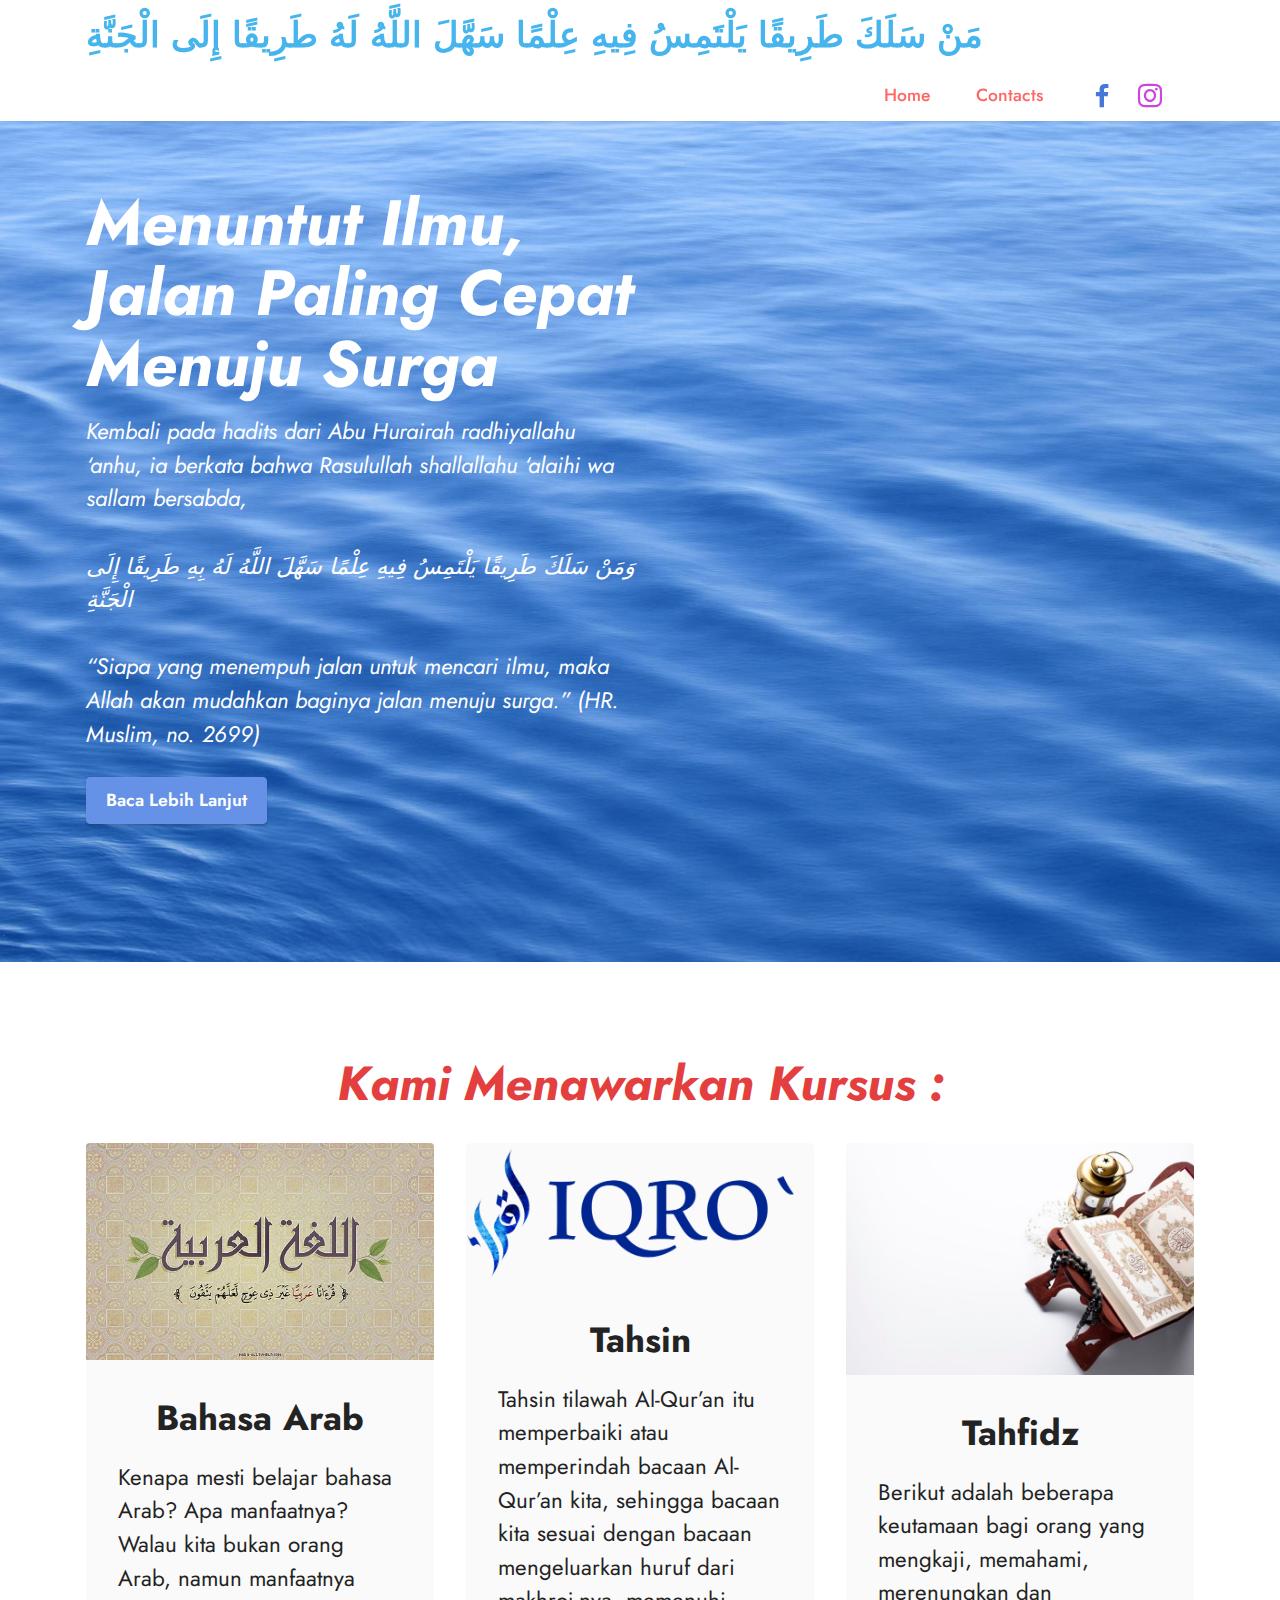
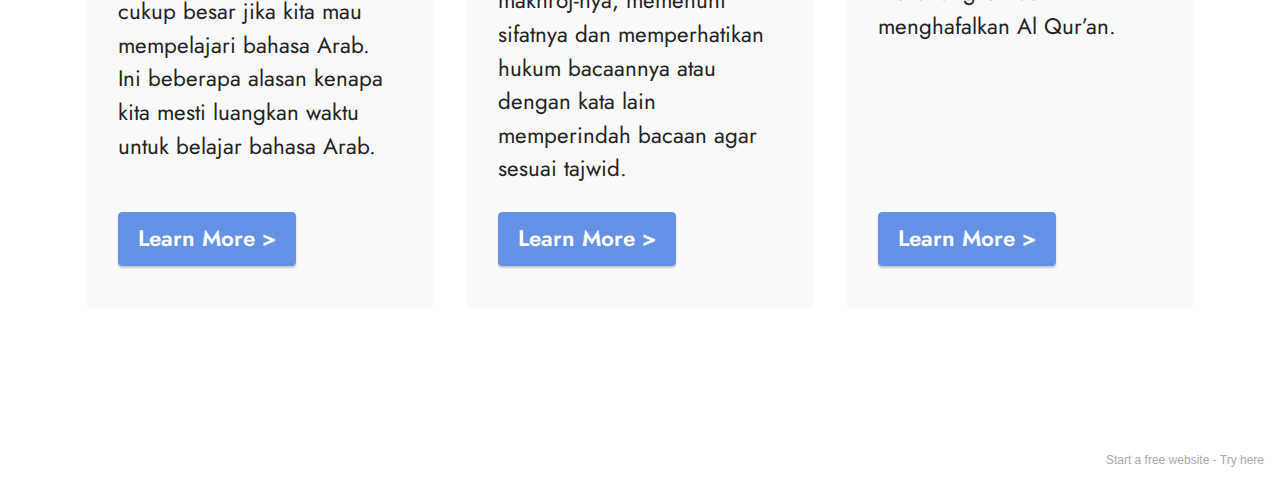
==== commit db484d35: "Add files via upload" ====
--- a/index.html
+++ b/index.html
@@ -17,8 +17,8 @@
   <link rel="stylesheet" href="assets/dropdown/css/style.css">
   <link rel="stylesheet" href="assets/socicon/css/styles.css">
   <link rel="stylesheet" href="assets/theme/css/style.css">
-  <link rel="preload" href="https://fonts.googleapis.com/css2?family=Jost:ital,wght@0,400;0,700;1,400;1,700&display=swap&display=swap" as="style" onload="this.onload=null;this.rel='stylesheet'">
-  <noscript><link rel="stylesheet" href="https://fonts.googleapis.com/css2?family=Jost:ital,wght@0,400;0,700;1,400;1,700&display=swap&display=swap"></noscript>
+  <link rel="preload" href="https://fonts.googleapis.com/css?family=Jost:100,200,300,400,500,600,700,800,900,100i,200i,300i,400i,500i,600i,700i,800i,900i&display=swap" as="style" onload="this.onload=null;this.rel='stylesheet'">
+  <noscript><link rel="stylesheet" href="https://fonts.googleapis.com/css?family=Jost:100,200,300,400,500,600,700,800,900,100i,200i,300i,400i,500i,600i,700i,800i,900i&display=swap"></noscript>
   <link rel="preload" as="style" href="assets/mobirise/css/mbr-additional.css"><link rel="stylesheet" href="assets/mobirise/css/mbr-additional.css" type="text/css">
   
   
@@ -34,7 +34,7 @@
         <div class="container">
             <div class="navbar-brand">
                 
-                <span class="navbar-caption-wrap"><a class="navbar-caption text-black display-7" href="https://mobiri.se">Mobirise</a></span>
+                <span class="navbar-caption-wrap"><a class="navbar-caption text-info display-5" href="https://mobiri.se">مَنْ سَلَكَ طَرِيقًا يَلْتَمِسُ فِيهِ عِلْمًا سَهَّلَ اللَّهُ لَهُ طَرِيقًا إِلَى الْجَنَّةِ</a></span>
             </div>
             <button class="navbar-toggler" type="button" data-toggle="collapse" data-bs-toggle="collapse" data-target="#navbarSupportedContent" data-bs-target="#navbarSupportedContent" aria-controls="navbarNavAltMarkup" aria-expanded="false" aria-label="Toggle navigation">
                 <div class="hamburger">
@@ -47,9 +47,18 @@
             <div class="collapse navbar-collapse" id="navbarSupportedContent">
                 <ul class="navbar-nav nav-dropdown nav-right" data-app-modern-menu="true"><li class="nav-item"><a class="nav-link link text-secondary text-primary display-4" href="index.html">Home</a></li>
                     
-                    <li class="nav-item"><a class="nav-link link text-secondary text-primary display-4" href="page1.html">Contacts</a>
-                    </li><li class="nav-item"><a class="nav-link link text-secondary text-primary display-4" href="https://instagram.com/purboajianggoro93/" target="_blank">Instagram</a></li></ul>
-                
+                    <li class="nav-item"><a class="nav-link link text-secondary text-primary display-4" href="https://wa.me/6281241641371">Contacts</a>
+                    </li></ul>
+                <div class="icons-menu">
+                    <a class="iconfont-wrapper" href="https://facebook.com/purboajianggoro" target="_blank">
+                        <span class="p-2 mbr-iconfont socicon-facebook socicon" style="color: rgb(68, 121, 217); fill: rgb(68, 121, 217);"></span>
+                    </a>
+                    <a class="iconfont-wrapper" href="https://instagram.com/purboajianggoro93/" target="_blank">
+                        <span class="p-2 mbr-iconfont socicon-instagram socicon" style="color: rgb(204, 69, 222); fill: rgb(204, 69, 222);"></span>
+                    </a>
+                    
+                    
+                </div>
                 
             </div>
         </div>
@@ -63,18 +72,15 @@
     <div class="container">
         <div class="row">
             <div class="content-wrap">
-                <h1 class="mbr-section-title mbr-fonts-style mbr-white mb-3 display-1">
-                    <strong>New Possibilities</strong>
-                </h1>
+                <h1 class="mbr-section-title mbr-fonts-style mbr-white mb-3 display-1"><em><strong>Menuntut Ilmu, Jalan Paling Cepat Menuju Surga</strong></em></h1>
                 
-                <p class="mbr-fonts-style mbr-text mbr-white mb-3 display-7">
-                    Block with flexible configuration, free vertical and horizontal content movement (only when
-                    full screen is on)
-                </p>
+                <p class="mbr-fonts-style mbr-text mbr-white mb-3 display-7"><em>Kembali pada hadits dari Abu Hurairah radhiyallahu ‘anhu, ia berkata bahwa Rasulullah shallallahu ‘alaihi wa sallam bersabda,
+<br>
+<br>وَمَنْ سَلَكَ طَرِيقًا يَلْتَمِسُ فِيهِ عِلْمًا سَهَّلَ اللَّهُ لَهُ بِهِ طَرِيقًا إِلَى الْجَنَّةِ
+<br>
+<br>“Siapa yang menempuh jalan untuk mencari ilmu, maka Allah akan mudahkan baginya jalan menuju surga.” (HR. Muslim, no. 2699)</em><br></p>
 
-                <div class="mbr-section-btn">
-                    <a class="btn btn-primary display-4" href="https://mobiri.se">Learn more</a>
-                </div>
+                <div class="mbr-section-btn"><a class="btn btn-primary display-4" href="page2.html">Baca Lebih Lanjut</a></div>
             </div>
         </div>
     </div>
@@ -86,155 +92,55 @@
     <div class="container">
         <div class="mbr-section-head">
             <h4 class="mbr-section-title mbr-fonts-style align-center mb-0 display-2">
-                <strong>Features</strong></h4>
+                <strong><em>Kami Menawarkan Kursus :</em></strong></h4>
             
         </div>
         <div class="row mt-4">
             <div class="item features-image сol-12 col-md-6 col-lg-4">
                 <div class="item-wrapper">
                     <div class="item-img">
-                        <img src="assets/images/features1.jpg">
+                        <img src="assets/images/lughotul-arabiyah.jpg" alt="">
                     </div>
                     <div class="item-content">
-                        <h5 class="item-title mbr-fonts-style display-7"><strong>No Coding</strong></h5>
+                        <h5 class="item-title mbr-fonts-style display-5"><strong>Bahasa Arab</strong></h5>
                         
-                        <p class="mbr-text mbr-fonts-style mt-3 display-7">Mobirise is an easy website builder. Just
-                            drop site elements to your page, add content and style it to look the way you like.</p>
+                        <p class="mbr-text mbr-fonts-style mt-3 display-7">Kenapa mesti belajar bahasa Arab? Apa manfaatnya?<br>Walau kita bukan orang Arab, namun manfaatnya cukup besar jika kita mau mempelajari bahasa Arab.<br>Ini beberapa alasan kenapa kita mesti luangkan waktu untuk belajar bahasa Arab.<br></p>
                     </div>
-                    <div class="mbr-section-btn item-footer mt-2"><a href="" class="btn btn-primary item-btn display-7" target="_blank">Learn More
+                    <div class="mbr-section-btn item-footer mt-2"><a href="page3.html" class="btn btn-primary item-btn display-7" target="_blank">Learn More
                             &gt;</a></div>
                 </div>
             </div>
             <div class="item features-image сol-12 col-md-6 col-lg-4">
                 <div class="item-wrapper">
                     <div class="item-img">
-                        <img src="assets/images/features2.jpg">
+                        <img src="assets/images/iqro-logo-768x307.png" alt="">
                     </div>
                     <div class="item-content">
-                        <h5 class="item-title mbr-fonts-style display-7"><strong>Mobile Friendly</strong></h5>
+                        <h5 class="item-title mbr-fonts-style display-5"><strong>Tahsin</strong></h5>
                         
-                        <p class="mbr-text mbr-fonts-style mt-3 display-7">You don't have to code to create your own
-                            site. Select one of available themes in the Mobirise Site Maker.</p>
+                        <p class="mbr-text mbr-fonts-style mt-3 display-7">Tahsin tilawah Al-Qur’an itu memperbaiki atau memperindah bacaan Al-Qur’an kita, sehingga bacaan kita sesuai dengan bacaan&nbsp; mengeluarkan huruf dari makhroj-nya, memenuhi sifatnya dan memperhatikan hukum bacaannya atau dengan kata lain memperindah bacaan agar sesuai tajwid.</p>
                     </div>
-                    <div class="mbr-section-btn item-footer mt-2"><a href="" class="btn btn-primary item-btn display-7" target="_blank">Learn More
+                    <div class="mbr-section-btn item-footer mt-2"><a href="page4.html" class="btn btn-primary item-btn display-7" target="_blank">Learn More
                             &gt;</a></div>
                 </div>
             </div>
             <div class="item features-image сol-12 col-md-6 col-lg-4">
                 <div class="item-wrapper">
                     <div class="item-img">
-                        <img src="assets/images/features3.jpg">
+                        <img src="assets/images/5f3e117fe190a.jpg" alt="">
                     </div>
                     <div class="item-content">
-                        <h5 class="item-title mbr-fonts-style display-7"><strong>Unique Styles</strong></h5>
+                        <h5 class="item-title mbr-fonts-style display-5"><strong>Tahfidz</strong></h5>
                         
-                        <p class="mbr-text mbr-fonts-style mt-3 display-7">Select the theme that suits you. Each theme
-                            in the Mobirise Website Software contains a set of unique blocks.<br></p>
+                        <p class="mbr-text mbr-fonts-style mt-3 display-7">Berikut adalah beberapa keutamaan bagi orang yang mengkaji, memahami, merenungkan dan menghafalkan Al Qur’an.<br></p>
                     </div>
-                    <div class="mbr-section-btn item-footer mt-2"><a href="" class="btn btn-primary item-btn display-7" target="_blank">Learn More
+                    <div class="mbr-section-btn item-footer mt-2"><a href="page5.html" class="btn btn-primary item-btn display-7" target="_blank">Learn More
                             &gt;</a></div>
                 </div>
             </div>
         </div>
     </div>
-</section>
-
-<section data-bs-version="5.1" class="footer6 cid-sIXSumaw0i" once="footers" id="footer6-5">
-
-    
-
-    
-
-    <div class="container">
-        <div class="row content mbr-white">
-            <div class="col-12 col-md-3 mbr-fonts-style display-7">
-                <h5 class="mbr-section-subtitle mbr-fonts-style mb-2 display-7">
-                    <strong>Address</strong>
-                </h5>
-                <p class="mbr-text mbr-fonts-style display-7">&nbsp;Jl. Padang Padi No.9, Kaliombo, Kec. Kota Kediri, Kediri, Jawa Timur 64126</p> <br>
-                <h5 class="mbr-section-subtitle mbr-fonts-style mb-2 mt-4 display-7">
-                    <strong>Contacts</strong>
-                </h5>
-                <p class="mbr-text mbr-fonts-style mb-4 display-7">
-                    Email: support@mobirise.com <br>
-                    Phone: (0354) 693131 <br>
-                    Fax: +1 (0) 000 0000 002
-                </p>
-            </div>
-            <div class="col-12 col-md-3 mbr-fonts-style display-7">
-                <h5 class="mbr-section-subtitle mbr-fonts-style mb-2 display-7">
-                    <strong>Links</strong>
-                </h5>
-                <ul class="list mbr-fonts-style mb-4 display-4">
-                    <li class="mbr-text item-wrap">
-                        <a class="text-primary" href="https://mobirise.co/">Website builder</a>
-                    </li>
-                    <li class="mbr-text item-wrap">
-                        <a class="text-primary" href="https://mobirise.co/">Download for Windows</a>
-                    </li>
-                    <li class="mbr-text item-wrap">
-                        <a class="text-primary" href="https://mobirise.co/">Download for Mac</a>
-                    </li>
-                </ul>
-                <h5 class="mbr-section-subtitle mbr-fonts-style mb-2 mt-5 display-7">
-                    <strong>Feedback</strong>
-                </h5>
-                <p class="mbr-text mbr-fonts-style mb-4 display-7">
-                    Please send us your ideas, bug reports, suggestions! Any feedback would be appreciated.
-                </p>
-            </div>
-            <div class="col-12 col-md-6">
-                <div class="google-map"><iframe frameborder="0" style="border:0" src="https://www.google.com/maps/embed/v1/place?key=AIzaSyCNveGQ9bfpKFwWzQLLftrR9hNiHwdqQG8&amp;q=ponpes imam muslim kediri" allowfullscreen=""></iframe></div>
-            </div>
-            <div class="col-md-6">
-                <div class="social-list align-left">
-                    <div class="soc-item">
-                        <a href="https://twitter.com/mobirise" target="_blank">
-                            <span class="socicon-twitter socicon mbr-iconfont mbr-iconfont-social"></span>
-                        </a>
-                    </div>
-                    <div class="soc-item">
-                        <a href="https://www.facebook.com/pages/Mobirise/1616226671953247" target="_blank">
-                            <span class="socicon-facebook socicon mbr-iconfont mbr-iconfont-social"></span>
-                        </a>
-                    </div>
-                    <div class="soc-item">
-                        <a href="https://www.youtube.com/c/mobirise" target="_blank">
-                            <span class="socicon-youtube socicon mbr-iconfont mbr-iconfont-social"></span>
-                        </a>
-                    </div>
-                    <div class="soc-item">
-                        <a href="https://instagram.com/mobirise" target="_blank">
-                            <span class="socicon-instagram socicon mbr-iconfont mbr-iconfont-social"></span>
-                        </a>
-                    </div>
-                    <div class="soc-item">
-                        <a href="https://plus.google.com/u/0/+Mobirise" target="_blank">
-                            <span class="socicon-googleplus socicon mbr-iconfont mbr-iconfont-social"></span>
-                        </a>
-                    </div>
-                    <div class="soc-item">
-                        <a href="https://www.behance.net/Mobirise" target="_blank">
-                            <span class="socicon-behance socicon mbr-iconfont mbr-iconfont-social"></span>
-                        </a>
-                    </div>
-                </div>
-            </div>
-        </div>
-        <div class="footer-lower">
-            <div class="media-container-row">
-                <div class="col-sm-12">
-                    <hr>
-                </div>
-            </div>
-            <div class="col-sm-12 copyright pl-0">
-                <p class="mbr-text mbr-fonts-style mbr-white display-7">
-                    © Copyright 2025 Mobirise - All Rights Reserved
-                </p>
-            </div>
-        </div>
-    </div>
-</section><section style="background-color: #fff; font-family: -apple-system, BlinkMacSystemFont, 'Segoe UI', 'Roboto', 'Helvetica Neue', Arial, sans-serif; color:#aaa; font-size:12px; padding: 0; align-items: center; display: flex;"><a href="https://mobirise.site/c" style="flex: 1 1; height: 3rem; padding-left: 1rem;"></a><p style="flex: 0 0 auto; margin:0; padding-right:1rem;"><a href="https://mobirise.site/r" style="color:#aaa;">The site</a> was designed with Mobirise theme</p></section><script src="assets/bootstrap/js/bootstrap.bundle.min.js"></script>  <script src="assets/smoothscroll/smooth-scroll.js"></script>  <script src="assets/ytplayer/index.js"></script>  <script src="assets/dropdown/js/navbar-dropdown.js"></script>  <script src="assets/theme/js/script.js"></script>  
+</section><section style="background-color: #fff; font-family: -apple-system, BlinkMacSystemFont, 'Segoe UI', 'Roboto', 'Helvetica Neue', Arial, sans-serif; color:#aaa; font-size:12px; padding: 0; align-items: center; display: flex;"><a href="https://mobirise.site/w" style="flex: 1 1; height: 3rem; padding-left: 1rem;"></a><p style="flex: 0 0 auto; margin:0; padding-right:1rem;">Start a free website - <a href="https://mobirise.site/v" style="color:#aaa;">Try here</a></p></section><script src="assets/bootstrap/js/bootstrap.bundle.min.js"></script>  <script src="assets/smoothscroll/smooth-scroll.js"></script>  <script src="assets/ytplayer/index.js"></script>  <script src="assets/dropdown/js/navbar-dropdown.js"></script>  <script src="assets/theme/js/script.js"></script>  
   
   
 </body>
--- a/assets/mobirise/css/mbr-additional.css
+++ b/assets/mobirise/css/mbr-additional.css
@@ -3,11 +3,11 @@
 }
 .display-1 {
   font-family: 'Jost', sans-serif;
-  font-size: 4.6rem;
+  font-size: 4rem;
   line-height: 1.1;
 }
 .display-1 > .mbr-iconfont {
-  font-size: 5.75rem;
+  font-size: 5rem;
 }
 .display-2 {
   font-family: 'Jost', sans-serif;
@@ -27,19 +27,19 @@
 }
 .display-5 {
   font-family: 'Jost', sans-serif;
-  font-size: 2rem;
+  font-size: 2.2rem;
   line-height: 1.5;
 }
 .display-5 > .mbr-iconfont {
-  font-size: 2.5rem;
+  font-size: 2.75rem;
 }
 .display-7 {
   font-family: 'Jost', sans-serif;
-  font-size: 1.2rem;
+  font-size: 1.4rem;
   line-height: 1.5;
 }
 .display-7 > .mbr-iconfont {
-  font-size: 1.5rem;
+  font-size: 1.75rem;
 }
 /* ---- Fluid typography for mobile devices ---- */
 /* 1.4 - font scale ratio ( bootstrap == 1.42857 ) */
@@ -48,14 +48,14 @@
 /* 0.65 - min scale variable, may vary */
 @media (max-width: 992px) {
   .display-1 {
-    font-size: 3.68rem;
+    font-size: 3.2rem;
   }
 }
 @media (max-width: 768px) {
   .display-1 {
-    font-size: 3.22rem;
-    font-size: calc( 2.26rem + (4.6 - 2.26) * ((100vw - 20rem) / (48 - 20)));
-    line-height: calc( 1.1 * (2.26rem + (4.6 - 2.26) * ((100vw - 20rem) / (48 - 20))));
+    font-size: 2.8rem;
+    font-size: calc( 2.05rem + (4 - 2.05) * ((100vw - 20rem) / (48 - 20)));
+    line-height: calc( 1.1 * (2.05rem + (4 - 2.05) * ((100vw - 20rem) / (48 - 20))));
   }
   .display-2 {
     font-size: 2.4rem;
@@ -68,14 +68,14 @@
     line-height: calc( 1.4 * (1.0350000000000001rem + (1.1 - 1.0350000000000001) * ((100vw - 20rem) / (48 - 20))));
   }
   .display-5 {
-    font-size: 1.6rem;
-    font-size: calc( 1.35rem + (2 - 1.35) * ((100vw - 20rem) / (48 - 20)));
-    line-height: calc( 1.4 * (1.35rem + (2 - 1.35) * ((100vw - 20rem) / (48 - 20))));
+    font-size: 1.76rem;
+    font-size: calc( 1.42rem + (2.2 - 1.42) * ((100vw - 20rem) / (48 - 20)));
+    line-height: calc( 1.4 * (1.42rem + (2.2 - 1.42) * ((100vw - 20rem) / (48 - 20))));
   }
   .display-7 {
-    font-size: 0.96rem;
-    font-size: calc( 1.07rem + (1.2 - 1.07) * ((100vw - 20rem) / (48 - 20)));
-    line-height: calc( 1.4 * (1.07rem + (1.2 - 1.07) * ((100vw - 20rem) / (48 - 20))));
+    font-size: 1.12rem;
+    font-size: calc( 1.14rem + (1.4 - 1.14) * ((100vw - 20rem) / (48 - 20)));
+    line-height: calc( 1.4 * (1.14rem + (1.4 - 1.14) * ((100vw - 20rem) / (48 - 20))));
   }
 }
 /* Buttons */
@@ -722,6 +722,13 @@
     width: 100%;
   }
 }
+.cid-sIXSiw9WIR .mbr-section-title DIV {
+  text-align: center;
+}
+.cid-sIXSiw9WIR .mbr-text,
+.cid-sIXSiw9WIR .mbr-section-btn {
+  color: #ffffff;
+}
 .cid-sIXSqtIpIM {
   padding-top: 6rem;
   padding-bottom: 6rem;
@@ -767,109 +774,16 @@
   margin-top: auto !important;
 }
 .cid-sIXSqtIpIM .mbr-section-title {
-  color: #232323;
+  color: #e43f3f;
 }
 .cid-sIXSqtIpIM .mbr-text,
 .cid-sIXSqtIpIM .mbr-section-btn {
   text-align: left;
 }
 .cid-sIXSqtIpIM .item-title {
-  text-align: left;
+  text-align: center;
 }
 .cid-sIXSqtIpIM .item-subtitle {
-  text-align: left;
-}
-.cid-sIXSumaw0i {
-  padding-top: 75px;
-  padding-bottom: 75px;
-  background-color: #232323;
-}
-@media (max-width: 767px) {
-  .cid-sIXSumaw0i .content {
-    text-align: center;
-  }
-  .cid-sIXSumaw0i .content > div:not(:last-child) {
-    margin-bottom: 2rem;
-  }
-}
-.cid-sIXSumaw0i .map {
-  height: 18.75rem;
-}
-@media (max-width: 767px) {
-  .cid-sIXSumaw0i .footer-lower .copyright {
-    margin-bottom: 1rem;
-    text-align: center;
-  }
-}
-.cid-sIXSumaw0i .footer-lower hr {
-  margin: 1rem 0;
-  border-color: #fff;
-  opacity: 0.05;
-}
-.cid-sIXSumaw0i .google-map {
-  height: 25rem;
-  position: relative;
-}
-.cid-sIXSumaw0i .google-map iframe {
-  height: 100%;
-  width: 100%;
-}
-.cid-sIXSumaw0i .google-map [data-state-details] {
-  color: #6b6763;
-  font-family: Montserrat;
-  height: 1.5em;
-  margin-top: -0.75em;
-  padding-left: 1.25rem;
-  padding-right: 1.25rem;
-  position: absolute;
-  text-align: center;
-  top: 50%;
-  width: 100%;
-}
-.cid-sIXSumaw0i .google-map[data-state] {
-  background: #e9e5dc;
-}
-.cid-sIXSumaw0i .google-map[data-state="loading"] [data-state-details] {
-  display: none;
-}
-.cid-sIXSumaw0i .social-list {
-  padding-left: 0;
-  margin-bottom: 0;
-  margin-left: -7px;
-  list-style: none;
-  display: flex;
-  -webkit-justify-content: flex-start;
-  justify-content: flex-start;
-  -webkit-flex-wrap: wrap;
-  flex-wrap: wrap;
-}
-.cid-sIXSumaw0i .social-list .mbr-iconfont-social {
-  font-size: 1.3rem;
-  color: #fff;
-}
-.cid-sIXSumaw0i .social-list .soc-item {
-  margin: 0 0.5rem;
-}
-.cid-sIXSumaw0i .social-list a {
-  margin: 0;
-  opacity: 0.5;
-  -webkit-transition: 0.2s linear;
-  transition: 0.2s linear;
-}
-.cid-sIXSumaw0i .social-list a:hover {
-  opacity: 1;
-}
-@media (max-width: 767px) {
-  .cid-sIXSumaw0i .social-list {
-    -webkit-justify-content: center;
-    justify-content: center;
-  }
-}
-.cid-sIXSumaw0i .list {
-  list-style-type: none;
-  padding: 0;
-}
-.cid-sIXSumaw0i .mbr-text {
   text-align: left;
 }
 .cid-sIXUnaDP8k {
@@ -1265,99 +1179,6 @@
 .cid-sIXVHuyQBW .justify-content-center {
   align-items: center;
 }
-.cid-sIXSumaw0i {
-  padding-top: 75px;
-  padding-bottom: 75px;
-  background-color: #232323;
-}
-@media (max-width: 767px) {
-  .cid-sIXSumaw0i .content {
-    text-align: center;
-  }
-  .cid-sIXSumaw0i .content > div:not(:last-child) {
-    margin-bottom: 2rem;
-  }
-}
-.cid-sIXSumaw0i .map {
-  height: 18.75rem;
-}
-@media (max-width: 767px) {
-  .cid-sIXSumaw0i .footer-lower .copyright {
-    margin-bottom: 1rem;
-    text-align: center;
-  }
-}
-.cid-sIXSumaw0i .footer-lower hr {
-  margin: 1rem 0;
-  border-color: #fff;
-  opacity: 0.05;
-}
-.cid-sIXSumaw0i .google-map {
-  height: 25rem;
-  position: relative;
-}
-.cid-sIXSumaw0i .google-map iframe {
-  height: 100%;
-  width: 100%;
-}
-.cid-sIXSumaw0i .google-map [data-state-details] {
-  color: #6b6763;
-  font-family: Montserrat;
-  height: 1.5em;
-  margin-top: -0.75em;
-  padding-left: 1.25rem;
-  padding-right: 1.25rem;
-  position: absolute;
-  text-align: center;
-  top: 50%;
-  width: 100%;
-}
-.cid-sIXSumaw0i .google-map[data-state] {
-  background: #e9e5dc;
-}
-.cid-sIXSumaw0i .google-map[data-state="loading"] [data-state-details] {
-  display: none;
-}
-.cid-sIXSumaw0i .social-list {
-  padding-left: 0;
-  margin-bottom: 0;
-  margin-left: -7px;
-  list-style: none;
-  display: flex;
-  -webkit-justify-content: flex-start;
-  justify-content: flex-start;
-  -webkit-flex-wrap: wrap;
-  flex-wrap: wrap;
-}
-.cid-sIXSumaw0i .social-list .mbr-iconfont-social {
-  font-size: 1.3rem;
-  color: #fff;
-}
-.cid-sIXSumaw0i .social-list .soc-item {
-  margin: 0 0.5rem;
-}
-.cid-sIXSumaw0i .social-list a {
-  margin: 0;
-  opacity: 0.5;
-  -webkit-transition: 0.2s linear;
-  transition: 0.2s linear;
-}
-.cid-sIXSumaw0i .social-list a:hover {
-  opacity: 1;
-}
-@media (max-width: 767px) {
-  .cid-sIXSumaw0i .social-list {
-    -webkit-justify-content: center;
-    justify-content: center;
-  }
-}
-.cid-sIXSumaw0i .list {
-  list-style-type: none;
-  padding: 0;
-}
-.cid-sIXSumaw0i .mbr-text {
-  text-align: left;
-}
 .cid-sIXUnaDP8k {
   z-index: 1000;
   width: 100%;
@@ -1705,3 +1526,1582 @@
     left: -1rem;
   }
 }
+.cid-sIXUnaDP8k {
+  z-index: 1000;
+  width: 100%;
+  position: relative;
+  min-height: 60px;
+}
+.cid-sIXUnaDP8k nav.navbar {
+  position: fixed;
+}
+.cid-sIXUnaDP8k .dropdown-item:before {
+  font-family: Moririse2 !important;
+  content: "\e966";
+  display: inline-block;
+  width: 0;
+  position: absolute;
+  left: 1rem;
+  top: 0.5rem;
+  margin-right: 0.5rem;
+  line-height: 1;
+  font-size: inherit;
+  vertical-align: middle;
+  text-align: center;
+  overflow: hidden;
+  transform: scale(0, 1);
+  transition: all 0.25s ease-in-out;
+}
+.cid-sIXUnaDP8k .dropdown-menu {
+  padding: 0;
+  border-radius: 4px;
+  box-shadow: 0 1px 3px 0 rgba(0, 0, 0, 0.1);
+}
+.cid-sIXUnaDP8k .dropdown-item {
+  border-bottom: 1px solid #e6e6e6;
+}
+.cid-sIXUnaDP8k .dropdown-item:hover,
+.cid-sIXUnaDP8k .dropdown-item:focus {
+  background: #6592e6 !important;
+  color: white !important;
+}
+.cid-sIXUnaDP8k .dropdown-item:first-child {
+  border-top-left-radius: 4px;
+  border-top-right-radius: 4px;
+}
+.cid-sIXUnaDP8k .dropdown-item:last-child {
+  border-bottom: none;
+  border-bottom-left-radius: 4px;
+  border-bottom-right-radius: 4px;
+}
+.cid-sIXUnaDP8k .nav-dropdown .link {
+  padding: 0 0.3em !important;
+  margin: 0.667em 1em !important;
+}
+.cid-sIXUnaDP8k .nav-dropdown .link.dropdown-toggle::after {
+  margin-left: 0.5rem;
+  margin-top: 0.2rem;
+}
+.cid-sIXUnaDP8k .nav-link {
+  position: relative;
+}
+.cid-sIXUnaDP8k .container {
+  display: flex;
+  margin: auto;
+}
+.cid-sIXUnaDP8k .iconfont-wrapper {
+  color: #000000 !important;
+  font-size: 1.5rem;
+  padding-right: 0.5rem;
+}
+.cid-sIXUnaDP8k .dropdown-menu,
+.cid-sIXUnaDP8k .navbar.opened {
+  background: #ffffff !important;
+}
+.cid-sIXUnaDP8k .nav-item:focus,
+.cid-sIXUnaDP8k .nav-link:focus {
+  outline: none;
+}
+.cid-sIXUnaDP8k .dropdown .dropdown-menu .dropdown-item {
+  width: auto;
+  transition: all 0.25s ease-in-out;
+}
+.cid-sIXUnaDP8k .dropdown .dropdown-menu .dropdown-item::after {
+  right: 0.5rem;
+}
+.cid-sIXUnaDP8k .dropdown .dropdown-menu .dropdown-item .mbr-iconfont {
+  margin-right: 0.5rem;
+  vertical-align: sub;
+}
+.cid-sIXUnaDP8k .dropdown .dropdown-menu .dropdown-item .mbr-iconfont:before {
+  display: inline-block;
+  transform: scale(1, 1);
+  transition: all 0.25s ease-in-out;
+}
+.cid-sIXUnaDP8k .collapsed .dropdown-menu .dropdown-item:before {
+  display: none;
+}
+.cid-sIXUnaDP8k .collapsed .dropdown .dropdown-menu .dropdown-item {
+  padding: 0.235em 1.5em 0.235em 1.5em !important;
+  transition: none;
+  margin: 0 !important;
+}
+.cid-sIXUnaDP8k .navbar {
+  min-height: 70px;
+  transition: all 0.3s;
+  border-bottom: 1px solid transparent;
+  box-shadow: 0 1px 3px 0 rgba(0, 0, 0, 0.1);
+  background: #ffffff;
+}
+.cid-sIXUnaDP8k .navbar.opened {
+  transition: all 0.3s;
+}
+.cid-sIXUnaDP8k .navbar .dropdown-item {
+  padding: 0.5rem 1.8rem;
+}
+.cid-sIXUnaDP8k .navbar .navbar-logo img {
+  width: auto;
+}
+.cid-sIXUnaDP8k .navbar .navbar-collapse {
+  justify-content: flex-end;
+  z-index: 1;
+}
+.cid-sIXUnaDP8k .navbar.collapsed {
+  justify-content: center;
+}
+.cid-sIXUnaDP8k .navbar.collapsed .nav-item .nav-link::before {
+  display: none;
+}
+.cid-sIXUnaDP8k .navbar.collapsed.opened .dropdown-menu {
+  top: 0;
+}
+.cid-sIXUnaDP8k .navbar.collapsed .dropdown-menu .dropdown-submenu {
+  left: 0 !important;
+}
+.cid-sIXUnaDP8k .navbar.collapsed .dropdown-menu .dropdown-item:after {
+  right: auto;
+}
+.cid-sIXUnaDP8k .navbar.collapsed .dropdown-menu .dropdown-toggle[data-toggle="dropdown-submenu"]:after {
+  margin-left: 0.5rem;
+  margin-top: 0.2rem;
+  border-top: 0.35em solid;
+  border-right: 0.35em solid transparent;
+  border-left: 0.35em solid transparent;
+  border-bottom: 0;
+  top: 41%;
+}
+.cid-sIXUnaDP8k .navbar.collapsed ul.navbar-nav li {
+  margin: auto;
+}
+.cid-sIXUnaDP8k .navbar.collapsed .dropdown-menu .dropdown-item {
+  padding: 0.25rem 1.5rem;
+  text-align: center;
+}
+.cid-sIXUnaDP8k .navbar.collapsed .icons-menu {
+  padding-left: 0;
+  padding-right: 0;
+  padding-top: 0.5rem;
+  padding-bottom: 0.5rem;
+}
+@media (max-width: 991px) {
+  .cid-sIXUnaDP8k .navbar .nav-item .nav-link::before {
+    display: none;
+  }
+  .cid-sIXUnaDP8k .navbar.opened .dropdown-menu {
+    top: 0;
+  }
+  .cid-sIXUnaDP8k .navbar .dropdown-menu .dropdown-submenu {
+    left: 0 !important;
+  }
+  .cid-sIXUnaDP8k .navbar .dropdown-menu .dropdown-item:after {
+    right: auto;
+  }
+  .cid-sIXUnaDP8k .navbar .dropdown-menu .dropdown-toggle[data-toggle="dropdown-submenu"]:after {
+    margin-left: 0.5rem;
+    margin-top: 0.2rem;
+    border-top: 0.35em solid;
+    border-right: 0.35em solid transparent;
+    border-left: 0.35em solid transparent;
+    border-bottom: 0;
+    top: 40%;
+  }
+  .cid-sIXUnaDP8k .navbar .navbar-logo img {
+    height: 3rem !important;
+  }
+  .cid-sIXUnaDP8k .navbar ul.navbar-nav li {
+    margin: auto;
+  }
+  .cid-sIXUnaDP8k .navbar .dropdown-menu .dropdown-item {
+    padding: 0.25rem 1.5rem !important;
+    text-align: center;
+  }
+  .cid-sIXUnaDP8k .navbar .navbar-brand {
+    flex-shrink: initial;
+    flex-basis: auto;
+    word-break: break-word;
+    padding-right: 2rem;
+  }
+  .cid-sIXUnaDP8k .navbar .navbar-toggler {
+    flex-basis: auto;
+  }
+  .cid-sIXUnaDP8k .navbar .icons-menu {
+    padding-left: 0;
+    padding-top: 0.5rem;
+    padding-bottom: 0.5rem;
+  }
+}
+.cid-sIXUnaDP8k .navbar.navbar-short {
+  min-height: 60px;
+}
+.cid-sIXUnaDP8k .navbar.navbar-short .navbar-logo img {
+  height: 2.5rem !important;
+}
+.cid-sIXUnaDP8k .navbar.navbar-short .navbar-brand {
+  min-height: 60px;
+  padding: 0;
+}
+.cid-sIXUnaDP8k .navbar-brand {
+  min-height: 70px;
+  flex-shrink: 0;
+  align-items: center;
+  margin-right: 0;
+  padding: 10px 0;
+  transition: all 0.3s;
+  word-break: break-word;
+  z-index: 1;
+}
+.cid-sIXUnaDP8k .navbar-brand .navbar-caption {
+  line-height: inherit !important;
+}
+.cid-sIXUnaDP8k .navbar-brand .navbar-logo a {
+  outline: none;
+}
+.cid-sIXUnaDP8k .dropdown-item.active,
+.cid-sIXUnaDP8k .dropdown-item:active {
+  background-color: transparent;
+}
+.cid-sIXUnaDP8k .navbar-expand-lg .navbar-nav .nav-link {
+  padding: 0;
+}
+.cid-sIXUnaDP8k .nav-dropdown .link.dropdown-toggle {
+  margin-right: 1.667em;
+}
+.cid-sIXUnaDP8k .nav-dropdown .link.dropdown-toggle[aria-expanded="true"] {
+  margin-right: 0;
+  padding: 0.667em 1.667em;
+}
+.cid-sIXUnaDP8k .navbar.navbar-expand-lg .dropdown .dropdown-menu {
+  background: #ffffff;
+}
+.cid-sIXUnaDP8k .navbar.navbar-expand-lg .dropdown .dropdown-menu .dropdown-submenu {
+  margin: 0;
+  left: 100%;
+}
+.cid-sIXUnaDP8k .navbar .dropdown.open > .dropdown-menu {
+  display: block;
+}
+.cid-sIXUnaDP8k ul.navbar-nav {
+  flex-wrap: wrap;
+}
+.cid-sIXUnaDP8k .navbar-buttons {
+  text-align: center;
+  min-width: 170px;
+}
+.cid-sIXUnaDP8k button.navbar-toggler {
+  outline: none;
+  width: 31px;
+  height: 20px;
+  cursor: pointer;
+  transition: all 0.2s;
+  position: relative;
+  align-self: center;
+}
+.cid-sIXUnaDP8k button.navbar-toggler .hamburger span {
+  position: absolute;
+  right: 0;
+  width: 30px;
+  height: 2px;
+  border-right: 5px;
+  background-color: #000000;
+}
+.cid-sIXUnaDP8k button.navbar-toggler .hamburger span:nth-child(1) {
+  top: 0;
+  transition: all 0.2s;
+}
+.cid-sIXUnaDP8k button.navbar-toggler .hamburger span:nth-child(2) {
+  top: 8px;
+  transition: all 0.15s;
+}
+.cid-sIXUnaDP8k button.navbar-toggler .hamburger span:nth-child(3) {
+  top: 8px;
+  transition: all 0.15s;
+}
+.cid-sIXUnaDP8k button.navbar-toggler .hamburger span:nth-child(4) {
+  top: 16px;
+  transition: all 0.2s;
+}
+.cid-sIXUnaDP8k nav.opened .hamburger span:nth-child(1) {
+  top: 8px;
+  width: 0;
+  opacity: 0;
+  right: 50%;
+  transition: all 0.2s;
+}
+.cid-sIXUnaDP8k nav.opened .hamburger span:nth-child(2) {
+  transform: rotate(45deg);
+  transition: all 0.25s;
+}
+.cid-sIXUnaDP8k nav.opened .hamburger span:nth-child(3) {
+  transform: rotate(-45deg);
+  transition: all 0.25s;
+}
+.cid-sIXUnaDP8k nav.opened .hamburger span:nth-child(4) {
+  top: 8px;
+  width: 0;
+  opacity: 0;
+  right: 50%;
+  transition: all 0.2s;
+}
+.cid-sIXUnaDP8k .navbar-dropdown {
+  padding: 0 1rem;
+  position: fixed;
+}
+.cid-sIXUnaDP8k a.nav-link {
+  display: flex;
+  align-items: center;
+  justify-content: center;
+}
+.cid-sIXUnaDP8k .icons-menu {
+  flex-wrap: nowrap;
+  display: flex;
+  justify-content: center;
+  padding-left: 1rem;
+  padding-right: 1rem;
+  padding-top: 0.3rem;
+  text-align: center;
+}
+@media screen and (-ms-high-contrast: active), (-ms-high-contrast: none) {
+  .cid-sIXUnaDP8k .navbar {
+    height: 70px;
+  }
+  .cid-sIXUnaDP8k .navbar.opened {
+    height: auto;
+  }
+  .cid-sIXUnaDP8k .nav-item .nav-link:hover::before {
+    width: 175%;
+    max-width: calc(100% + 2rem);
+    left: -1rem;
+  }
+}
+.cid-sJ2OyDD9IE {
+  padding-top: 5rem;
+  padding-bottom: 5rem;
+  background-color: #ffffff;
+}
+.cid-sJ2OyDD9IE ul {
+  list-style: none;
+  margin: 0;
+  padding-left: 2.5rem;
+}
+.cid-sJ2OyDD9IE li {
+  position: relative;
+  margin-bottom: 1rem;
+}
+.cid-sJ2OyDD9IE ul li::before {
+  position: absolute;
+  left: -1.6rem;
+  content: "\2022";
+  color: #6592e6;
+  font-weight: bold;
+  font-size: 2rem;
+  width: 1.6rem;
+}
+.cid-sJ2OyDD9IE H3 {
+  text-align: center;
+}
+.cid-sJ2OyDD9IE .list {
+  text-align: left;
+}
+.cid-sJ2R4CrcOD {
+  padding-top: 5rem;
+  padding-bottom: 5rem;
+  background-color: #ffffff;
+}
+.cid-sJ2R4CrcOD .mbr-section-subtitle {
+  text-align: center;
+  color: #000000;
+}
+.cid-sJ2R4CrcOD .mbr-text {
+  text-align: center;
+}
+.cid-sIXUnaDP8k {
+  z-index: 1000;
+  width: 100%;
+  position: relative;
+  min-height: 60px;
+}
+.cid-sIXUnaDP8k nav.navbar {
+  position: fixed;
+}
+.cid-sIXUnaDP8k .dropdown-item:before {
+  font-family: Moririse2 !important;
+  content: "\e966";
+  display: inline-block;
+  width: 0;
+  position: absolute;
+  left: 1rem;
+  top: 0.5rem;
+  margin-right: 0.5rem;
+  line-height: 1;
+  font-size: inherit;
+  vertical-align: middle;
+  text-align: center;
+  overflow: hidden;
+  transform: scale(0, 1);
+  transition: all 0.25s ease-in-out;
+}
+.cid-sIXUnaDP8k .dropdown-menu {
+  padding: 0;
+  border-radius: 4px;
+  box-shadow: 0 1px 3px 0 rgba(0, 0, 0, 0.1);
+}
+.cid-sIXUnaDP8k .dropdown-item {
+  border-bottom: 1px solid #e6e6e6;
+}
+.cid-sIXUnaDP8k .dropdown-item:hover,
+.cid-sIXUnaDP8k .dropdown-item:focus {
+  background: #6592e6 !important;
+  color: white !important;
+}
+.cid-sIXUnaDP8k .dropdown-item:first-child {
+  border-top-left-radius: 4px;
+  border-top-right-radius: 4px;
+}
+.cid-sIXUnaDP8k .dropdown-item:last-child {
+  border-bottom: none;
+  border-bottom-left-radius: 4px;
+  border-bottom-right-radius: 4px;
+}
+.cid-sIXUnaDP8k .nav-dropdown .link {
+  padding: 0 0.3em !important;
+  margin: 0.667em 1em !important;
+}
+.cid-sIXUnaDP8k .nav-dropdown .link.dropdown-toggle::after {
+  margin-left: 0.5rem;
+  margin-top: 0.2rem;
+}
+.cid-sIXUnaDP8k .nav-link {
+  position: relative;
+}
+.cid-sIXUnaDP8k .container {
+  display: flex;
+  margin: auto;
+}
+.cid-sIXUnaDP8k .iconfont-wrapper {
+  color: #000000 !important;
+  font-size: 1.5rem;
+  padding-right: 0.5rem;
+}
+.cid-sIXUnaDP8k .dropdown-menu,
+.cid-sIXUnaDP8k .navbar.opened {
+  background: #ffffff !important;
+}
+.cid-sIXUnaDP8k .nav-item:focus,
+.cid-sIXUnaDP8k .nav-link:focus {
+  outline: none;
+}
+.cid-sIXUnaDP8k .dropdown .dropdown-menu .dropdown-item {
+  width: auto;
+  transition: all 0.25s ease-in-out;
+}
+.cid-sIXUnaDP8k .dropdown .dropdown-menu .dropdown-item::after {
+  right: 0.5rem;
+}
+.cid-sIXUnaDP8k .dropdown .dropdown-menu .dropdown-item .mbr-iconfont {
+  margin-right: 0.5rem;
+  vertical-align: sub;
+}
+.cid-sIXUnaDP8k .dropdown .dropdown-menu .dropdown-item .mbr-iconfont:before {
+  display: inline-block;
+  transform: scale(1, 1);
+  transition: all 0.25s ease-in-out;
+}
+.cid-sIXUnaDP8k .collapsed .dropdown-menu .dropdown-item:before {
+  display: none;
+}
+.cid-sIXUnaDP8k .collapsed .dropdown .dropdown-menu .dropdown-item {
+  padding: 0.235em 1.5em 0.235em 1.5em !important;
+  transition: none;
+  margin: 0 !important;
+}
+.cid-sIXUnaDP8k .navbar {
+  min-height: 70px;
+  transition: all 0.3s;
+  border-bottom: 1px solid transparent;
+  box-shadow: 0 1px 3px 0 rgba(0, 0, 0, 0.1);
+  background: #ffffff;
+}
+.cid-sIXUnaDP8k .navbar.opened {
+  transition: all 0.3s;
+}
+.cid-sIXUnaDP8k .navbar .dropdown-item {
+  padding: 0.5rem 1.8rem;
+}
+.cid-sIXUnaDP8k .navbar .navbar-logo img {
+  width: auto;
+}
+.cid-sIXUnaDP8k .navbar .navbar-collapse {
+  justify-content: flex-end;
+  z-index: 1;
+}
+.cid-sIXUnaDP8k .navbar.collapsed {
+  justify-content: center;
+}
+.cid-sIXUnaDP8k .navbar.collapsed .nav-item .nav-link::before {
+  display: none;
+}
+.cid-sIXUnaDP8k .navbar.collapsed.opened .dropdown-menu {
+  top: 0;
+}
+.cid-sIXUnaDP8k .navbar.collapsed .dropdown-menu .dropdown-submenu {
+  left: 0 !important;
+}
+.cid-sIXUnaDP8k .navbar.collapsed .dropdown-menu .dropdown-item:after {
+  right: auto;
+}
+.cid-sIXUnaDP8k .navbar.collapsed .dropdown-menu .dropdown-toggle[data-toggle="dropdown-submenu"]:after {
+  margin-left: 0.5rem;
+  margin-top: 0.2rem;
+  border-top: 0.35em solid;
+  border-right: 0.35em solid transparent;
+  border-left: 0.35em solid transparent;
+  border-bottom: 0;
+  top: 41%;
+}
+.cid-sIXUnaDP8k .navbar.collapsed ul.navbar-nav li {
+  margin: auto;
+}
+.cid-sIXUnaDP8k .navbar.collapsed .dropdown-menu .dropdown-item {
+  padding: 0.25rem 1.5rem;
+  text-align: center;
+}
+.cid-sIXUnaDP8k .navbar.collapsed .icons-menu {
+  padding-left: 0;
+  padding-right: 0;
+  padding-top: 0.5rem;
+  padding-bottom: 0.5rem;
+}
+@media (max-width: 991px) {
+  .cid-sIXUnaDP8k .navbar .nav-item .nav-link::before {
+    display: none;
+  }
+  .cid-sIXUnaDP8k .navbar.opened .dropdown-menu {
+    top: 0;
+  }
+  .cid-sIXUnaDP8k .navbar .dropdown-menu .dropdown-submenu {
+    left: 0 !important;
+  }
+  .cid-sIXUnaDP8k .navbar .dropdown-menu .dropdown-item:after {
+    right: auto;
+  }
+  .cid-sIXUnaDP8k .navbar .dropdown-menu .dropdown-toggle[data-toggle="dropdown-submenu"]:after {
+    margin-left: 0.5rem;
+    margin-top: 0.2rem;
+    border-top: 0.35em solid;
+    border-right: 0.35em solid transparent;
+    border-left: 0.35em solid transparent;
+    border-bottom: 0;
+    top: 40%;
+  }
+  .cid-sIXUnaDP8k .navbar .navbar-logo img {
+    height: 3rem !important;
+  }
+  .cid-sIXUnaDP8k .navbar ul.navbar-nav li {
+    margin: auto;
+  }
+  .cid-sIXUnaDP8k .navbar .dropdown-menu .dropdown-item {
+    padding: 0.25rem 1.5rem !important;
+    text-align: center;
+  }
+  .cid-sIXUnaDP8k .navbar .navbar-brand {
+    flex-shrink: initial;
+    flex-basis: auto;
+    word-break: break-word;
+    padding-right: 2rem;
+  }
+  .cid-sIXUnaDP8k .navbar .navbar-toggler {
+    flex-basis: auto;
+  }
+  .cid-sIXUnaDP8k .navbar .icons-menu {
+    padding-left: 0;
+    padding-top: 0.5rem;
+    padding-bottom: 0.5rem;
+  }
+}
+.cid-sIXUnaDP8k .navbar.navbar-short {
+  min-height: 60px;
+}
+.cid-sIXUnaDP8k .navbar.navbar-short .navbar-logo img {
+  height: 2.5rem !important;
+}
+.cid-sIXUnaDP8k .navbar.navbar-short .navbar-brand {
+  min-height: 60px;
+  padding: 0;
+}
+.cid-sIXUnaDP8k .navbar-brand {
+  min-height: 70px;
+  flex-shrink: 0;
+  align-items: center;
+  margin-right: 0;
+  padding: 10px 0;
+  transition: all 0.3s;
+  word-break: break-word;
+  z-index: 1;
+}
+.cid-sIXUnaDP8k .navbar-brand .navbar-caption {
+  line-height: inherit !important;
+}
+.cid-sIXUnaDP8k .navbar-brand .navbar-logo a {
+  outline: none;
+}
+.cid-sIXUnaDP8k .dropdown-item.active,
+.cid-sIXUnaDP8k .dropdown-item:active {
+  background-color: transparent;
+}
+.cid-sIXUnaDP8k .navbar-expand-lg .navbar-nav .nav-link {
+  padding: 0;
+}
+.cid-sIXUnaDP8k .nav-dropdown .link.dropdown-toggle {
+  margin-right: 1.667em;
+}
+.cid-sIXUnaDP8k .nav-dropdown .link.dropdown-toggle[aria-expanded="true"] {
+  margin-right: 0;
+  padding: 0.667em 1.667em;
+}
+.cid-sIXUnaDP8k .navbar.navbar-expand-lg .dropdown .dropdown-menu {
+  background: #ffffff;
+}
+.cid-sIXUnaDP8k .navbar.navbar-expand-lg .dropdown .dropdown-menu .dropdown-submenu {
+  margin: 0;
+  left: 100%;
+}
+.cid-sIXUnaDP8k .navbar .dropdown.open > .dropdown-menu {
+  display: block;
+}
+.cid-sIXUnaDP8k ul.navbar-nav {
+  flex-wrap: wrap;
+}
+.cid-sIXUnaDP8k .navbar-buttons {
+  text-align: center;
+  min-width: 170px;
+}
+.cid-sIXUnaDP8k button.navbar-toggler {
+  outline: none;
+  width: 31px;
+  height: 20px;
+  cursor: pointer;
+  transition: all 0.2s;
+  position: relative;
+  align-self: center;
+}
+.cid-sIXUnaDP8k button.navbar-toggler .hamburger span {
+  position: absolute;
+  right: 0;
+  width: 30px;
+  height: 2px;
+  border-right: 5px;
+  background-color: #000000;
+}
+.cid-sIXUnaDP8k button.navbar-toggler .hamburger span:nth-child(1) {
+  top: 0;
+  transition: all 0.2s;
+}
+.cid-sIXUnaDP8k button.navbar-toggler .hamburger span:nth-child(2) {
+  top: 8px;
+  transition: all 0.15s;
+}
+.cid-sIXUnaDP8k button.navbar-toggler .hamburger span:nth-child(3) {
+  top: 8px;
+  transition: all 0.15s;
+}
+.cid-sIXUnaDP8k button.navbar-toggler .hamburger span:nth-child(4) {
+  top: 16px;
+  transition: all 0.2s;
+}
+.cid-sIXUnaDP8k nav.opened .hamburger span:nth-child(1) {
+  top: 8px;
+  width: 0;
+  opacity: 0;
+  right: 50%;
+  transition: all 0.2s;
+}
+.cid-sIXUnaDP8k nav.opened .hamburger span:nth-child(2) {
+  transform: rotate(45deg);
+  transition: all 0.25s;
+}
+.cid-sIXUnaDP8k nav.opened .hamburger span:nth-child(3) {
+  transform: rotate(-45deg);
+  transition: all 0.25s;
+}
+.cid-sIXUnaDP8k nav.opened .hamburger span:nth-child(4) {
+  top: 8px;
+  width: 0;
+  opacity: 0;
+  right: 50%;
+  transition: all 0.2s;
+}
+.cid-sIXUnaDP8k .navbar-dropdown {
+  padding: 0 1rem;
+  position: fixed;
+}
+.cid-sIXUnaDP8k a.nav-link {
+  display: flex;
+  align-items: center;
+  justify-content: center;
+}
+.cid-sIXUnaDP8k .icons-menu {
+  flex-wrap: nowrap;
+  display: flex;
+  justify-content: center;
+  padding-left: 1rem;
+  padding-right: 1rem;
+  padding-top: 0.3rem;
+  text-align: center;
+}
+@media screen and (-ms-high-contrast: active), (-ms-high-contrast: none) {
+  .cid-sIXUnaDP8k .navbar {
+    height: 70px;
+  }
+  .cid-sIXUnaDP8k .navbar.opened {
+    height: auto;
+  }
+  .cid-sIXUnaDP8k .nav-item .nav-link:hover::before {
+    width: 175%;
+    max-width: calc(100% + 2rem);
+    left: -1rem;
+  }
+}
+.cid-sJ2XepJety {
+  padding-top: 5rem;
+  padding-bottom: 5rem;
+  background-color: #ffffff;
+}
+.cid-sJ2XepJety .line {
+  background-color: #6592e6;
+  align: center;
+  height: 2px;
+  margin: 0 auto;
+}
+.cid-sJ2XYn1tuB {
+  padding-top: 5rem;
+  padding-bottom: 5rem;
+  background-color: #ffffff;
+}
+.cid-sJ2XYn1tuB .card-wrapper {
+  background: #4479d9;
+  border-radius: 4px;
+}
+@media (max-width: 767px) {
+  .cid-sJ2XYn1tuB .card-wrapper {
+    padding: 1rem;
+  }
+}
+@media (min-width: 768px) and (max-width: 991px) {
+  .cid-sJ2XYn1tuB .card-wrapper {
+    padding: 2rem;
+  }
+}
+@media (min-width: 992px) {
+  .cid-sJ2XYn1tuB .card-wrapper {
+    padding: 4rem;
+  }
+}
+.cid-sJ2XYn1tuB .mbr-text,
+.cid-sJ2XYn1tuB .mbr-section-btn {
+  color: #ffffff;
+  text-align: center;
+}
+.cid-sJ2XYn1tuB .card-title,
+.cid-sJ2XYn1tuB .card-box {
+  text-align: left;
+}
+.cid-sIXUnaDP8k {
+  z-index: 1000;
+  width: 100%;
+  position: relative;
+  min-height: 60px;
+}
+.cid-sIXUnaDP8k nav.navbar {
+  position: fixed;
+}
+.cid-sIXUnaDP8k .dropdown-item:before {
+  font-family: Moririse2 !important;
+  content: "\e966";
+  display: inline-block;
+  width: 0;
+  position: absolute;
+  left: 1rem;
+  top: 0.5rem;
+  margin-right: 0.5rem;
+  line-height: 1;
+  font-size: inherit;
+  vertical-align: middle;
+  text-align: center;
+  overflow: hidden;
+  transform: scale(0, 1);
+  transition: all 0.25s ease-in-out;
+}
+.cid-sIXUnaDP8k .dropdown-menu {
+  padding: 0;
+  border-radius: 4px;
+  box-shadow: 0 1px 3px 0 rgba(0, 0, 0, 0.1);
+}
+.cid-sIXUnaDP8k .dropdown-item {
+  border-bottom: 1px solid #e6e6e6;
+}
+.cid-sIXUnaDP8k .dropdown-item:hover,
+.cid-sIXUnaDP8k .dropdown-item:focus {
+  background: #6592e6 !important;
+  color: white !important;
+}
+.cid-sIXUnaDP8k .dropdown-item:first-child {
+  border-top-left-radius: 4px;
+  border-top-right-radius: 4px;
+}
+.cid-sIXUnaDP8k .dropdown-item:last-child {
+  border-bottom: none;
+  border-bottom-left-radius: 4px;
+  border-bottom-right-radius: 4px;
+}
+.cid-sIXUnaDP8k .nav-dropdown .link {
+  padding: 0 0.3em !important;
+  margin: 0.667em 1em !important;
+}
+.cid-sIXUnaDP8k .nav-dropdown .link.dropdown-toggle::after {
+  margin-left: 0.5rem;
+  margin-top: 0.2rem;
+}
+.cid-sIXUnaDP8k .nav-link {
+  position: relative;
+}
+.cid-sIXUnaDP8k .container {
+  display: flex;
+  margin: auto;
+}
+.cid-sIXUnaDP8k .iconfont-wrapper {
+  color: #000000 !important;
+  font-size: 1.5rem;
+  padding-right: 0.5rem;
+}
+.cid-sIXUnaDP8k .dropdown-menu,
+.cid-sIXUnaDP8k .navbar.opened {
+  background: #ffffff !important;
+}
+.cid-sIXUnaDP8k .nav-item:focus,
+.cid-sIXUnaDP8k .nav-link:focus {
+  outline: none;
+}
+.cid-sIXUnaDP8k .dropdown .dropdown-menu .dropdown-item {
+  width: auto;
+  transition: all 0.25s ease-in-out;
+}
+.cid-sIXUnaDP8k .dropdown .dropdown-menu .dropdown-item::after {
+  right: 0.5rem;
+}
+.cid-sIXUnaDP8k .dropdown .dropdown-menu .dropdown-item .mbr-iconfont {
+  margin-right: 0.5rem;
+  vertical-align: sub;
+}
+.cid-sIXUnaDP8k .dropdown .dropdown-menu .dropdown-item .mbr-iconfont:before {
+  display: inline-block;
+  transform: scale(1, 1);
+  transition: all 0.25s ease-in-out;
+}
+.cid-sIXUnaDP8k .collapsed .dropdown-menu .dropdown-item:before {
+  display: none;
+}
+.cid-sIXUnaDP8k .collapsed .dropdown .dropdown-menu .dropdown-item {
+  padding: 0.235em 1.5em 0.235em 1.5em !important;
+  transition: none;
+  margin: 0 !important;
+}
+.cid-sIXUnaDP8k .navbar {
+  min-height: 70px;
+  transition: all 0.3s;
+  border-bottom: 1px solid transparent;
+  box-shadow: 0 1px 3px 0 rgba(0, 0, 0, 0.1);
+  background: #ffffff;
+}
+.cid-sIXUnaDP8k .navbar.opened {
+  transition: all 0.3s;
+}
+.cid-sIXUnaDP8k .navbar .dropdown-item {
+  padding: 0.5rem 1.8rem;
+}
+.cid-sIXUnaDP8k .navbar .navbar-logo img {
+  width: auto;
+}
+.cid-sIXUnaDP8k .navbar .navbar-collapse {
+  justify-content: flex-end;
+  z-index: 1;
+}
+.cid-sIXUnaDP8k .navbar.collapsed {
+  justify-content: center;
+}
+.cid-sIXUnaDP8k .navbar.collapsed .nav-item .nav-link::before {
+  display: none;
+}
+.cid-sIXUnaDP8k .navbar.collapsed.opened .dropdown-menu {
+  top: 0;
+}
+.cid-sIXUnaDP8k .navbar.collapsed .dropdown-menu .dropdown-submenu {
+  left: 0 !important;
+}
+.cid-sIXUnaDP8k .navbar.collapsed .dropdown-menu .dropdown-item:after {
+  right: auto;
+}
+.cid-sIXUnaDP8k .navbar.collapsed .dropdown-menu .dropdown-toggle[data-toggle="dropdown-submenu"]:after {
+  margin-left: 0.5rem;
+  margin-top: 0.2rem;
+  border-top: 0.35em solid;
+  border-right: 0.35em solid transparent;
+  border-left: 0.35em solid transparent;
+  border-bottom: 0;
+  top: 41%;
+}
+.cid-sIXUnaDP8k .navbar.collapsed ul.navbar-nav li {
+  margin: auto;
+}
+.cid-sIXUnaDP8k .navbar.collapsed .dropdown-menu .dropdown-item {
+  padding: 0.25rem 1.5rem;
+  text-align: center;
+}
+.cid-sIXUnaDP8k .navbar.collapsed .icons-menu {
+  padding-left: 0;
+  padding-right: 0;
+  padding-top: 0.5rem;
+  padding-bottom: 0.5rem;
+}
+@media (max-width: 991px) {
+  .cid-sIXUnaDP8k .navbar .nav-item .nav-link::before {
+    display: none;
+  }
+  .cid-sIXUnaDP8k .navbar.opened .dropdown-menu {
+    top: 0;
+  }
+  .cid-sIXUnaDP8k .navbar .dropdown-menu .dropdown-submenu {
+    left: 0 !important;
+  }
+  .cid-sIXUnaDP8k .navbar .dropdown-menu .dropdown-item:after {
+    right: auto;
+  }
+  .cid-sIXUnaDP8k .navbar .dropdown-menu .dropdown-toggle[data-toggle="dropdown-submenu"]:after {
+    margin-left: 0.5rem;
+    margin-top: 0.2rem;
+    border-top: 0.35em solid;
+    border-right: 0.35em solid transparent;
+    border-left: 0.35em solid transparent;
+    border-bottom: 0;
+    top: 40%;
+  }
+  .cid-sIXUnaDP8k .navbar .navbar-logo img {
+    height: 3rem !important;
+  }
+  .cid-sIXUnaDP8k .navbar ul.navbar-nav li {
+    margin: auto;
+  }
+  .cid-sIXUnaDP8k .navbar .dropdown-menu .dropdown-item {
+    padding: 0.25rem 1.5rem !important;
+    text-align: center;
+  }
+  .cid-sIXUnaDP8k .navbar .navbar-brand {
+    flex-shrink: initial;
+    flex-basis: auto;
+    word-break: break-word;
+    padding-right: 2rem;
+  }
+  .cid-sIXUnaDP8k .navbar .navbar-toggler {
+    flex-basis: auto;
+  }
+  .cid-sIXUnaDP8k .navbar .icons-menu {
+    padding-left: 0;
+    padding-top: 0.5rem;
+    padding-bottom: 0.5rem;
+  }
+}
+.cid-sIXUnaDP8k .navbar.navbar-short {
+  min-height: 60px;
+}
+.cid-sIXUnaDP8k .navbar.navbar-short .navbar-logo img {
+  height: 2.5rem !important;
+}
+.cid-sIXUnaDP8k .navbar.navbar-short .navbar-brand {
+  min-height: 60px;
+  padding: 0;
+}
+.cid-sIXUnaDP8k .navbar-brand {
+  min-height: 70px;
+  flex-shrink: 0;
+  align-items: center;
+  margin-right: 0;
+  padding: 10px 0;
+  transition: all 0.3s;
+  word-break: break-word;
+  z-index: 1;
+}
+.cid-sIXUnaDP8k .navbar-brand .navbar-caption {
+  line-height: inherit !important;
+}
+.cid-sIXUnaDP8k .navbar-brand .navbar-logo a {
+  outline: none;
+}
+.cid-sIXUnaDP8k .dropdown-item.active,
+.cid-sIXUnaDP8k .dropdown-item:active {
+  background-color: transparent;
+}
+.cid-sIXUnaDP8k .navbar-expand-lg .navbar-nav .nav-link {
+  padding: 0;
+}
+.cid-sIXUnaDP8k .nav-dropdown .link.dropdown-toggle {
+  margin-right: 1.667em;
+}
+.cid-sIXUnaDP8k .nav-dropdown .link.dropdown-toggle[aria-expanded="true"] {
+  margin-right: 0;
+  padding: 0.667em 1.667em;
+}
+.cid-sIXUnaDP8k .navbar.navbar-expand-lg .dropdown .dropdown-menu {
+  background: #ffffff;
+}
+.cid-sIXUnaDP8k .navbar.navbar-expand-lg .dropdown .dropdown-menu .dropdown-submenu {
+  margin: 0;
+  left: 100%;
+}
+.cid-sIXUnaDP8k .navbar .dropdown.open > .dropdown-menu {
+  display: block;
+}
+.cid-sIXUnaDP8k ul.navbar-nav {
+  flex-wrap: wrap;
+}
+.cid-sIXUnaDP8k .navbar-buttons {
+  text-align: center;
+  min-width: 170px;
+}
+.cid-sIXUnaDP8k button.navbar-toggler {
+  outline: none;
+  width: 31px;
+  height: 20px;
+  cursor: pointer;
+  transition: all 0.2s;
+  position: relative;
+  align-self: center;
+}
+.cid-sIXUnaDP8k button.navbar-toggler .hamburger span {
+  position: absolute;
+  right: 0;
+  width: 30px;
+  height: 2px;
+  border-right: 5px;
+  background-color: #000000;
+}
+.cid-sIXUnaDP8k button.navbar-toggler .hamburger span:nth-child(1) {
+  top: 0;
+  transition: all 0.2s;
+}
+.cid-sIXUnaDP8k button.navbar-toggler .hamburger span:nth-child(2) {
+  top: 8px;
+  transition: all 0.15s;
+}
+.cid-sIXUnaDP8k button.navbar-toggler .hamburger span:nth-child(3) {
+  top: 8px;
+  transition: all 0.15s;
+}
+.cid-sIXUnaDP8k button.navbar-toggler .hamburger span:nth-child(4) {
+  top: 16px;
+  transition: all 0.2s;
+}
+.cid-sIXUnaDP8k nav.opened .hamburger span:nth-child(1) {
+  top: 8px;
+  width: 0;
+  opacity: 0;
+  right: 50%;
+  transition: all 0.2s;
+}
+.cid-sIXUnaDP8k nav.opened .hamburger span:nth-child(2) {
+  transform: rotate(45deg);
+  transition: all 0.25s;
+}
+.cid-sIXUnaDP8k nav.opened .hamburger span:nth-child(3) {
+  transform: rotate(-45deg);
+  transition: all 0.25s;
+}
+.cid-sIXUnaDP8k nav.opened .hamburger span:nth-child(4) {
+  top: 8px;
+  width: 0;
+  opacity: 0;
+  right: 50%;
+  transition: all 0.2s;
+}
+.cid-sIXUnaDP8k .navbar-dropdown {
+  padding: 0 1rem;
+  position: fixed;
+}
+.cid-sIXUnaDP8k a.nav-link {
+  display: flex;
+  align-items: center;
+  justify-content: center;
+}
+.cid-sIXUnaDP8k .icons-menu {
+  flex-wrap: nowrap;
+  display: flex;
+  justify-content: center;
+  padding-left: 1rem;
+  padding-right: 1rem;
+  padding-top: 0.3rem;
+  text-align: center;
+}
+@media screen and (-ms-high-contrast: active), (-ms-high-contrast: none) {
+  .cid-sIXUnaDP8k .navbar {
+    height: 70px;
+  }
+  .cid-sIXUnaDP8k .navbar.opened {
+    height: auto;
+  }
+  .cid-sIXUnaDP8k .nav-item .nav-link:hover::before {
+    width: 175%;
+    max-width: calc(100% + 2rem);
+    left: -1rem;
+  }
+}
+.cid-sJ2Z4ZjqZJ {
+  padding-top: 5rem;
+  padding-bottom: 5rem;
+  background-color: #ffffff;
+}
+.cid-sJ2Z4ZjqZJ .line {
+  background-color: #6592e6;
+  align: center;
+  height: 2px;
+  margin: 0 auto;
+}
+.cid-sJ2ZdeZBnE {
+  padding-top: 5rem;
+  padding-bottom: 5rem;
+  background-color: #ffffff;
+}
+.cid-sJ2ZdeZBnE .card-wrapper {
+  background: #4479d9;
+  border-radius: 4px;
+}
+@media (max-width: 767px) {
+  .cid-sJ2ZdeZBnE .card-wrapper {
+    padding: 1rem;
+  }
+}
+@media (min-width: 768px) and (max-width: 991px) {
+  .cid-sJ2ZdeZBnE .card-wrapper {
+    padding: 2rem;
+  }
+}
+@media (min-width: 992px) {
+  .cid-sJ2ZdeZBnE .card-wrapper {
+    padding: 4rem;
+  }
+}
+.cid-sJ2ZdeZBnE .mbr-text,
+.cid-sJ2ZdeZBnE .mbr-section-btn {
+  color: #ffffff;
+}
+.cid-sJ2ZdeZBnE .card-title,
+.cid-sJ2ZdeZBnE .card-box {
+  text-align: left;
+}
+.cid-sIXUnaDP8k {
+  z-index: 1000;
+  width: 100%;
+  position: relative;
+  min-height: 60px;
+}
+.cid-sIXUnaDP8k nav.navbar {
+  position: fixed;
+}
+.cid-sIXUnaDP8k .dropdown-item:before {
+  font-family: Moririse2 !important;
+  content: "\e966";
+  display: inline-block;
+  width: 0;
+  position: absolute;
+  left: 1rem;
+  top: 0.5rem;
+  margin-right: 0.5rem;
+  line-height: 1;
+  font-size: inherit;
+  vertical-align: middle;
+  text-align: center;
+  overflow: hidden;
+  transform: scale(0, 1);
+  transition: all 0.25s ease-in-out;
+}
+.cid-sIXUnaDP8k .dropdown-menu {
+  padding: 0;
+  border-radius: 4px;
+  box-shadow: 0 1px 3px 0 rgba(0, 0, 0, 0.1);
+}
+.cid-sIXUnaDP8k .dropdown-item {
+  border-bottom: 1px solid #e6e6e6;
+}
+.cid-sIXUnaDP8k .dropdown-item:hover,
+.cid-sIXUnaDP8k .dropdown-item:focus {
+  background: #6592e6 !important;
+  color: white !important;
+}
+.cid-sIXUnaDP8k .dropdown-item:first-child {
+  border-top-left-radius: 4px;
+  border-top-right-radius: 4px;
+}
+.cid-sIXUnaDP8k .dropdown-item:last-child {
+  border-bottom: none;
+  border-bottom-left-radius: 4px;
+  border-bottom-right-radius: 4px;
+}
+.cid-sIXUnaDP8k .nav-dropdown .link {
+  padding: 0 0.3em !important;
+  margin: 0.667em 1em !important;
+}
+.cid-sIXUnaDP8k .nav-dropdown .link.dropdown-toggle::after {
+  margin-left: 0.5rem;
+  margin-top: 0.2rem;
+}
+.cid-sIXUnaDP8k .nav-link {
+  position: relative;
+}
+.cid-sIXUnaDP8k .container {
+  display: flex;
+  margin: auto;
+}
+.cid-sIXUnaDP8k .iconfont-wrapper {
+  color: #000000 !important;
+  font-size: 1.5rem;
+  padding-right: 0.5rem;
+}
+.cid-sIXUnaDP8k .dropdown-menu,
+.cid-sIXUnaDP8k .navbar.opened {
+  background: #ffffff !important;
+}
+.cid-sIXUnaDP8k .nav-item:focus,
+.cid-sIXUnaDP8k .nav-link:focus {
+  outline: none;
+}
+.cid-sIXUnaDP8k .dropdown .dropdown-menu .dropdown-item {
+  width: auto;
+  transition: all 0.25s ease-in-out;
+}
+.cid-sIXUnaDP8k .dropdown .dropdown-menu .dropdown-item::after {
+  right: 0.5rem;
+}
+.cid-sIXUnaDP8k .dropdown .dropdown-menu .dropdown-item .mbr-iconfont {
+  margin-right: 0.5rem;
+  vertical-align: sub;
+}
+.cid-sIXUnaDP8k .dropdown .dropdown-menu .dropdown-item .mbr-iconfont:before {
+  display: inline-block;
+  transform: scale(1, 1);
+  transition: all 0.25s ease-in-out;
+}
+.cid-sIXUnaDP8k .collapsed .dropdown-menu .dropdown-item:before {
+  display: none;
+}
+.cid-sIXUnaDP8k .collapsed .dropdown .dropdown-menu .dropdown-item {
+  padding: 0.235em 1.5em 0.235em 1.5em !important;
+  transition: none;
+  margin: 0 !important;
+}
+.cid-sIXUnaDP8k .navbar {
+  min-height: 70px;
+  transition: all 0.3s;
+  border-bottom: 1px solid transparent;
+  box-shadow: 0 1px 3px 0 rgba(0, 0, 0, 0.1);
+  background: #ffffff;
+}
+.cid-sIXUnaDP8k .navbar.opened {
+  transition: all 0.3s;
+}
+.cid-sIXUnaDP8k .navbar .dropdown-item {
+  padding: 0.5rem 1.8rem;
+}
+.cid-sIXUnaDP8k .navbar .navbar-logo img {
+  width: auto;
+}
+.cid-sIXUnaDP8k .navbar .navbar-collapse {
+  justify-content: flex-end;
+  z-index: 1;
+}
+.cid-sIXUnaDP8k .navbar.collapsed {
+  justify-content: center;
+}
+.cid-sIXUnaDP8k .navbar.collapsed .nav-item .nav-link::before {
+  display: none;
+}
+.cid-sIXUnaDP8k .navbar.collapsed.opened .dropdown-menu {
+  top: 0;
+}
+.cid-sIXUnaDP8k .navbar.collapsed .dropdown-menu .dropdown-submenu {
+  left: 0 !important;
+}
+.cid-sIXUnaDP8k .navbar.collapsed .dropdown-menu .dropdown-item:after {
+  right: auto;
+}
+.cid-sIXUnaDP8k .navbar.collapsed .dropdown-menu .dropdown-toggle[data-toggle="dropdown-submenu"]:after {
+  margin-left: 0.5rem;
+  margin-top: 0.2rem;
+  border-top: 0.35em solid;
+  border-right: 0.35em solid transparent;
+  border-left: 0.35em solid transparent;
+  border-bottom: 0;
+  top: 41%;
+}
+.cid-sIXUnaDP8k .navbar.collapsed ul.navbar-nav li {
+  margin: auto;
+}
+.cid-sIXUnaDP8k .navbar.collapsed .dropdown-menu .dropdown-item {
+  padding: 0.25rem 1.5rem;
+  text-align: center;
+}
+.cid-sIXUnaDP8k .navbar.collapsed .icons-menu {
+  padding-left: 0;
+  padding-right: 0;
+  padding-top: 0.5rem;
+  padding-bottom: 0.5rem;
+}
+@media (max-width: 991px) {
+  .cid-sIXUnaDP8k .navbar .nav-item .nav-link::before {
+    display: none;
+  }
+  .cid-sIXUnaDP8k .navbar.opened .dropdown-menu {
+    top: 0;
+  }
+  .cid-sIXUnaDP8k .navbar .dropdown-menu .dropdown-submenu {
+    left: 0 !important;
+  }
+  .cid-sIXUnaDP8k .navbar .dropdown-menu .dropdown-item:after {
+    right: auto;
+  }
+  .cid-sIXUnaDP8k .navbar .dropdown-menu .dropdown-toggle[data-toggle="dropdown-submenu"]:after {
+    margin-left: 0.5rem;
+    margin-top: 0.2rem;
+    border-top: 0.35em solid;
+    border-right: 0.35em solid transparent;
+    border-left: 0.35em solid transparent;
+    border-bottom: 0;
+    top: 40%;
+  }
+  .cid-sIXUnaDP8k .navbar .navbar-logo img {
+    height: 3rem !important;
+  }
+  .cid-sIXUnaDP8k .navbar ul.navbar-nav li {
+    margin: auto;
+  }
+  .cid-sIXUnaDP8k .navbar .dropdown-menu .dropdown-item {
+    padding: 0.25rem 1.5rem !important;
+    text-align: center;
+  }
+  .cid-sIXUnaDP8k .navbar .navbar-brand {
+    flex-shrink: initial;
+    flex-basis: auto;
+    word-break: break-word;
+    padding-right: 2rem;
+  }
+  .cid-sIXUnaDP8k .navbar .navbar-toggler {
+    flex-basis: auto;
+  }
+  .cid-sIXUnaDP8k .navbar .icons-menu {
+    padding-left: 0;
+    padding-top: 0.5rem;
+    padding-bottom: 0.5rem;
+  }
+}
+.cid-sIXUnaDP8k .navbar.navbar-short {
+  min-height: 60px;
+}
+.cid-sIXUnaDP8k .navbar.navbar-short .navbar-logo img {
+  height: 2.5rem !important;
+}
+.cid-sIXUnaDP8k .navbar.navbar-short .navbar-brand {
+  min-height: 60px;
+  padding: 0;
+}
+.cid-sIXUnaDP8k .navbar-brand {
+  min-height: 70px;
+  flex-shrink: 0;
+  align-items: center;
+  margin-right: 0;
+  padding: 10px 0;
+  transition: all 0.3s;
+  word-break: break-word;
+  z-index: 1;
+}
+.cid-sIXUnaDP8k .navbar-brand .navbar-caption {
+  line-height: inherit !important;
+}
+.cid-sIXUnaDP8k .navbar-brand .navbar-logo a {
+  outline: none;
+}
+.cid-sIXUnaDP8k .dropdown-item.active,
+.cid-sIXUnaDP8k .dropdown-item:active {
+  background-color: transparent;
+}
+.cid-sIXUnaDP8k .navbar-expand-lg .navbar-nav .nav-link {
+  padding: 0;
+}
+.cid-sIXUnaDP8k .nav-dropdown .link.dropdown-toggle {
+  margin-right: 1.667em;
+}
+.cid-sIXUnaDP8k .nav-dropdown .link.dropdown-toggle[aria-expanded="true"] {
+  margin-right: 0;
+  padding: 0.667em 1.667em;
+}
+.cid-sIXUnaDP8k .navbar.navbar-expand-lg .dropdown .dropdown-menu {
+  background: #ffffff;
+}
+.cid-sIXUnaDP8k .navbar.navbar-expand-lg .dropdown .dropdown-menu .dropdown-submenu {
+  margin: 0;
+  left: 100%;
+}
+.cid-sIXUnaDP8k .navbar .dropdown.open > .dropdown-menu {
+  display: block;
+}
+.cid-sIXUnaDP8k ul.navbar-nav {
+  flex-wrap: wrap;
+}
+.cid-sIXUnaDP8k .navbar-buttons {
+  text-align: center;
+  min-width: 170px;
+}
+.cid-sIXUnaDP8k button.navbar-toggler {
+  outline: none;
+  width: 31px;
+  height: 20px;
+  cursor: pointer;
+  transition: all 0.2s;
+  position: relative;
+  align-self: center;
+}
+.cid-sIXUnaDP8k button.navbar-toggler .hamburger span {
+  position: absolute;
+  right: 0;
+  width: 30px;
+  height: 2px;
+  border-right: 5px;
+  background-color: #000000;
+}
+.cid-sIXUnaDP8k button.navbar-toggler .hamburger span:nth-child(1) {
+  top: 0;
+  transition: all 0.2s;
+}
+.cid-sIXUnaDP8k button.navbar-toggler .hamburger span:nth-child(2) {
+  top: 8px;
+  transition: all 0.15s;
+}
+.cid-sIXUnaDP8k button.navbar-toggler .hamburger span:nth-child(3) {
+  top: 8px;
+  transition: all 0.15s;
+}
+.cid-sIXUnaDP8k button.navbar-toggler .hamburger span:nth-child(4) {
+  top: 16px;
+  transition: all 0.2s;
+}
+.cid-sIXUnaDP8k nav.opened .hamburger span:nth-child(1) {
+  top: 8px;
+  width: 0;
+  opacity: 0;
+  right: 50%;
+  transition: all 0.2s;
+}
+.cid-sIXUnaDP8k nav.opened .hamburger span:nth-child(2) {
+  transform: rotate(45deg);
+  transition: all 0.25s;
+}
+.cid-sIXUnaDP8k nav.opened .hamburger span:nth-child(3) {
+  transform: rotate(-45deg);
+  transition: all 0.25s;
+}
+.cid-sIXUnaDP8k nav.opened .hamburger span:nth-child(4) {
+  top: 8px;
+  width: 0;
+  opacity: 0;
+  right: 50%;
+  transition: all 0.2s;
+}
+.cid-sIXUnaDP8k .navbar-dropdown {
+  padding: 0 1rem;
+  position: fixed;
+}
+.cid-sIXUnaDP8k a.nav-link {
+  display: flex;
+  align-items: center;
+  justify-content: center;
+}
+.cid-sIXUnaDP8k .icons-menu {
+  flex-wrap: nowrap;
+  display: flex;
+  justify-content: center;
+  padding-left: 1rem;
+  padding-right: 1rem;
+  padding-top: 0.3rem;
+  text-align: center;
+}
+@media screen and (-ms-high-contrast: active), (-ms-high-contrast: none) {
+  .cid-sIXUnaDP8k .navbar {
+    height: 70px;
+  }
+  .cid-sIXUnaDP8k .navbar.opened {
+    height: auto;
+  }
+  .cid-sIXUnaDP8k .nav-item .nav-link:hover::before {
+    width: 175%;
+    max-width: calc(100% + 2rem);
+    left: -1rem;
+  }
+}
+.cid-sJ30tJ878Y {
+  padding-top: 5rem;
+  padding-bottom: 5rem;
+  background-color: #ffffff;
+}
+.cid-sJ30tJ878Y .line {
+  background-color: #6592e6;
+  align: center;
+  height: 2px;
+  margin: 0 auto;
+}
+.cid-sJ30tJ878Y .mbr-text {
+  text-align: center;
+}
+.cid-sJ30HA5z1x {
+  padding-top: 5rem;
+  padding-bottom: 5rem;
+  background-color: #ffffff;
+}
+.cid-sJ30HA5z1x .mbr-section-subtitle DIV {
+  text-align: center;
+}
+.cid-sJ30HA5z1x .mbr-section-subtitle {
+  color: #e43f3f;
+}
+.cid-sJ30HA5z1x .mbr-text {
+  text-align: center;
+}
+.cid-sJ30VQO8Mz {
+  padding-top: 5rem;
+  padding-bottom: 5rem;
+  background-color: #ffffff;
+}
+.cid-sJ30VQO8Mz .mbr-section-subtitle DIV {
+  text-align: center;
+}
+.cid-sJ30VQO8Mz .mbr-section-subtitle {
+  color: #e43f3f;
+}
+.cid-sJ30VQO8Mz .mbr-text {
+  text-align: center;
+}
+.cid-sJ319ebhiX {
+  padding-top: 5rem;
+  padding-bottom: 5rem;
+  background-color: #ffffff;
+}
+.cid-sJ319ebhiX .mbr-section-subtitle {
+  color: #e43f3f;
+  text-align: center;
+}
+.cid-sJ31pdFUbU {
+  padding-top: 5rem;
+  padding-bottom: 5rem;
+  background-color: #ffffff;
+}
+.cid-sJ31pdFUbU .mbr-section-subtitle {
+  color: #e43f3f;
+  text-align: center;
+}
+.cid-sJ31pdFUbU .mbr-section-subtitle DIV {
+  text-align: left;
+}
--- a/assets/mobirise/css/mbr-additional.css
+++ b/assets/mobirise/css/mbr-additional.css
@@ -3,11 +3,11 @@
 }
 .display-1 {
   font-family: 'Jost', sans-serif;
-  font-size: 4.6rem;
+  font-size: 4rem;
   line-height: 1.1;
 }
 .display-1 > .mbr-iconfont {
-  font-size: 5.75rem;
+  font-size: 5rem;
 }
 .display-2 {
   font-family: 'Jost', sans-serif;
@@ -27,19 +27,19 @@
 }
 .display-5 {
   font-family: 'Jost', sans-serif;
-  font-size: 2rem;
+  font-size: 2.2rem;
   line-height: 1.5;
 }
 .display-5 > .mbr-iconfont {
-  font-size: 2.5rem;
+  font-size: 2.75rem;
 }
 .display-7 {
   font-family: 'Jost', sans-serif;
-  font-size: 1.2rem;
+  font-size: 1.4rem;
   line-height: 1.5;
 }
 .display-7 > .mbr-iconfont {
-  font-size: 1.5rem;
+  font-size: 1.75rem;
 }
 /* ---- Fluid typography for mobile devices ---- */
 /* 1.4 - font scale ratio ( bootstrap == 1.42857 ) */
@@ -48,14 +48,14 @@
 /* 0.65 - min scale variable, may vary */
 @media (max-width: 992px) {
   .display-1 {
-    font-size: 3.68rem;
+    font-size: 3.2rem;
   }
 }
 @media (max-width: 768px) {
   .display-1 {
-    font-size: 3.22rem;
-    font-size: calc( 2.26rem + (4.6 - 2.26) * ((100vw - 20rem) / (48 - 20)));
-    line-height: calc( 1.1 * (2.26rem + (4.6 - 2.26) * ((100vw - 20rem) / (48 - 20))));
+    font-size: 2.8rem;
+    font-size: calc( 2.05rem + (4 - 2.05) * ((100vw - 20rem) / (48 - 20)));
+    line-height: calc( 1.1 * (2.05rem + (4 - 2.05) * ((100vw - 20rem) / (48 - 20))));
   }
   .display-2 {
     font-size: 2.4rem;
@@ -68,14 +68,14 @@
     line-height: calc( 1.4 * (1.0350000000000001rem + (1.1 - 1.0350000000000001) * ((100vw - 20rem) / (48 - 20))));
   }
   .display-5 {
-    font-size: 1.6rem;
-    font-size: calc( 1.35rem + (2 - 1.35) * ((100vw - 20rem) / (48 - 20)));
-    line-height: calc( 1.4 * (1.35rem + (2 - 1.35) * ((100vw - 20rem) / (48 - 20))));
+    font-size: 1.76rem;
+    font-size: calc( 1.42rem + (2.2 - 1.42) * ((100vw - 20rem) / (48 - 20)));
+    line-height: calc( 1.4 * (1.42rem + (2.2 - 1.42) * ((100vw - 20rem) / (48 - 20))));
   }
   .display-7 {
-    font-size: 0.96rem;
-    font-size: calc( 1.07rem + (1.2 - 1.07) * ((100vw - 20rem) / (48 - 20)));
-    line-height: calc( 1.4 * (1.07rem + (1.2 - 1.07) * ((100vw - 20rem) / (48 - 20))));
+    font-size: 1.12rem;
+    font-size: calc( 1.14rem + (1.4 - 1.14) * ((100vw - 20rem) / (48 - 20)));
+    line-height: calc( 1.4 * (1.14rem + (1.4 - 1.14) * ((100vw - 20rem) / (48 - 20))));
   }
 }
 /* Buttons */
@@ -722,6 +722,13 @@
     width: 100%;
   }
 }
+.cid-sIXSiw9WIR .mbr-section-title DIV {
+  text-align: center;
+}
+.cid-sIXSiw9WIR .mbr-text,
+.cid-sIXSiw9WIR .mbr-section-btn {
+  color: #ffffff;
+}
 .cid-sIXSqtIpIM {
   padding-top: 6rem;
   padding-bottom: 6rem;
@@ -767,109 +774,16 @@
   margin-top: auto !important;
 }
 .cid-sIXSqtIpIM .mbr-section-title {
-  color: #232323;
+  color: #e43f3f;
 }
 .cid-sIXSqtIpIM .mbr-text,
 .cid-sIXSqtIpIM .mbr-section-btn {
   text-align: left;
 }
 .cid-sIXSqtIpIM .item-title {
-  text-align: left;
+  text-align: center;
 }
 .cid-sIXSqtIpIM .item-subtitle {
-  text-align: left;
-}
-.cid-sIXSumaw0i {
-  padding-top: 75px;
-  padding-bottom: 75px;
-  background-color: #232323;
-}
-@media (max-width: 767px) {
-  .cid-sIXSumaw0i .content {
-    text-align: center;
-  }
-  .cid-sIXSumaw0i .content > div:not(:last-child) {
-    margin-bottom: 2rem;
-  }
-}
-.cid-sIXSumaw0i .map {
-  height: 18.75rem;
-}
-@media (max-width: 767px) {
-  .cid-sIXSumaw0i .footer-lower .copyright {
-    margin-bottom: 1rem;
-    text-align: center;
-  }
-}
-.cid-sIXSumaw0i .footer-lower hr {
-  margin: 1rem 0;
-  border-color: #fff;
-  opacity: 0.05;
-}
-.cid-sIXSumaw0i .google-map {
-  height: 25rem;
-  position: relative;
-}
-.cid-sIXSumaw0i .google-map iframe {
-  height: 100%;
-  width: 100%;
-}
-.cid-sIXSumaw0i .google-map [data-state-details] {
-  color: #6b6763;
-  font-family: Montserrat;
-  height: 1.5em;
-  margin-top: -0.75em;
-  padding-left: 1.25rem;
-  padding-right: 1.25rem;
-  position: absolute;
-  text-align: center;
-  top: 50%;
-  width: 100%;
-}
-.cid-sIXSumaw0i .google-map[data-state] {
-  background: #e9e5dc;
-}
-.cid-sIXSumaw0i .google-map[data-state="loading"] [data-state-details] {
-  display: none;
-}
-.cid-sIXSumaw0i .social-list {
-  padding-left: 0;
-  margin-bottom: 0;
-  margin-left: -7px;
-  list-style: none;
-  display: flex;
-  -webkit-justify-content: flex-start;
-  justify-content: flex-start;
-  -webkit-flex-wrap: wrap;
-  flex-wrap: wrap;
-}
-.cid-sIXSumaw0i .social-list .mbr-iconfont-social {
-  font-size: 1.3rem;
-  color: #fff;
-}
-.cid-sIXSumaw0i .social-list .soc-item {
-  margin: 0 0.5rem;
-}
-.cid-sIXSumaw0i .social-list a {
-  margin: 0;
-  opacity: 0.5;
-  -webkit-transition: 0.2s linear;
-  transition: 0.2s linear;
-}
-.cid-sIXSumaw0i .social-list a:hover {
-  opacity: 1;
-}
-@media (max-width: 767px) {
-  .cid-sIXSumaw0i .social-list {
-    -webkit-justify-content: center;
-    justify-content: center;
-  }
-}
-.cid-sIXSumaw0i .list {
-  list-style-type: none;
-  padding: 0;
-}
-.cid-sIXSumaw0i .mbr-text {
   text-align: left;
 }
 .cid-sIXUnaDP8k {
@@ -1265,99 +1179,6 @@
 .cid-sIXVHuyQBW .justify-content-center {
   align-items: center;
 }
-.cid-sIXSumaw0i {
-  padding-top: 75px;
-  padding-bottom: 75px;
-  background-color: #232323;
-}
-@media (max-width: 767px) {
-  .cid-sIXSumaw0i .content {
-    text-align: center;
-  }
-  .cid-sIXSumaw0i .content > div:not(:last-child) {
-    margin-bottom: 2rem;
-  }
-}
-.cid-sIXSumaw0i .map {
-  height: 18.75rem;
-}
-@media (max-width: 767px) {
-  .cid-sIXSumaw0i .footer-lower .copyright {
-    margin-bottom: 1rem;
-    text-align: center;
-  }
-}
-.cid-sIXSumaw0i .footer-lower hr {
-  margin: 1rem 0;
-  border-color: #fff;
-  opacity: 0.05;
-}
-.cid-sIXSumaw0i .google-map {
-  height: 25rem;
-  position: relative;
-}
-.cid-sIXSumaw0i .google-map iframe {
-  height: 100%;
-  width: 100%;
-}
-.cid-sIXSumaw0i .google-map [data-state-details] {
-  color: #6b6763;
-  font-family: Montserrat;
-  height: 1.5em;
-  margin-top: -0.75em;
-  padding-left: 1.25rem;
-  padding-right: 1.25rem;
-  position: absolute;
-  text-align: center;
-  top: 50%;
-  width: 100%;
-}
-.cid-sIXSumaw0i .google-map[data-state] {
-  background: #e9e5dc;
-}
-.cid-sIXSumaw0i .google-map[data-state="loading"] [data-state-details] {
-  display: none;
-}
-.cid-sIXSumaw0i .social-list {
-  padding-left: 0;
-  margin-bottom: 0;
-  margin-left: -7px;
-  list-style: none;
-  display: flex;
-  -webkit-justify-content: flex-start;
-  justify-content: flex-start;
-  -webkit-flex-wrap: wrap;
-  flex-wrap: wrap;
-}
-.cid-sIXSumaw0i .social-list .mbr-iconfont-social {
-  font-size: 1.3rem;
-  color: #fff;
-}
-.cid-sIXSumaw0i .social-list .soc-item {
-  margin: 0 0.5rem;
-}
-.cid-sIXSumaw0i .social-list a {
-  margin: 0;
-  opacity: 0.5;
-  -webkit-transition: 0.2s linear;
-  transition: 0.2s linear;
-}
-.cid-sIXSumaw0i .social-list a:hover {
-  opacity: 1;
-}
-@media (max-width: 767px) {
-  .cid-sIXSumaw0i .social-list {
-    -webkit-justify-content: center;
-    justify-content: center;
-  }
-}
-.cid-sIXSumaw0i .list {
-  list-style-type: none;
-  padding: 0;
-}
-.cid-sIXSumaw0i .mbr-text {
-  text-align: left;
-}
 .cid-sIXUnaDP8k {
   z-index: 1000;
   width: 100%;
@@ -1705,3 +1526,1582 @@
     left: -1rem;
   }
 }
+.cid-sIXUnaDP8k {
+  z-index: 1000;
+  width: 100%;
+  position: relative;
+  min-height: 60px;
+}
+.cid-sIXUnaDP8k nav.navbar {
+  position: fixed;
+}
+.cid-sIXUnaDP8k .dropdown-item:before {
+  font-family: Moririse2 !important;
+  content: "\e966";
+  display: inline-block;
+  width: 0;
+  position: absolute;
+  left: 1rem;
+  top: 0.5rem;
+  margin-right: 0.5rem;
+  line-height: 1;
+  font-size: inherit;
+  vertical-align: middle;
+  text-align: center;
+  overflow: hidden;
+  transform: scale(0, 1);
+  transition: all 0.25s ease-in-out;
+}
+.cid-sIXUnaDP8k .dropdown-menu {
+  padding: 0;
+  border-radius: 4px;
+  box-shadow: 0 1px 3px 0 rgba(0, 0, 0, 0.1);
+}
+.cid-sIXUnaDP8k .dropdown-item {
+  border-bottom: 1px solid #e6e6e6;
+}
+.cid-sIXUnaDP8k .dropdown-item:hover,
+.cid-sIXUnaDP8k .dropdown-item:focus {
+  background: #6592e6 !important;
+  color: white !important;
+}
+.cid-sIXUnaDP8k .dropdown-item:first-child {
+  border-top-left-radius: 4px;
+  border-top-right-radius: 4px;
+}
+.cid-sIXUnaDP8k .dropdown-item:last-child {
+  border-bottom: none;
+  border-bottom-left-radius: 4px;
+  border-bottom-right-radius: 4px;
+}
+.cid-sIXUnaDP8k .nav-dropdown .link {
+  padding: 0 0.3em !important;
+  margin: 0.667em 1em !important;
+}
+.cid-sIXUnaDP8k .nav-dropdown .link.dropdown-toggle::after {
+  margin-left: 0.5rem;
+  margin-top: 0.2rem;
+}
+.cid-sIXUnaDP8k .nav-link {
+  position: relative;
+}
+.cid-sIXUnaDP8k .container {
+  display: flex;
+  margin: auto;
+}
+.cid-sIXUnaDP8k .iconfont-wrapper {
+  color: #000000 !important;
+  font-size: 1.5rem;
+  padding-right: 0.5rem;
+}
+.cid-sIXUnaDP8k .dropdown-menu,
+.cid-sIXUnaDP8k .navbar.opened {
+  background: #ffffff !important;
+}
+.cid-sIXUnaDP8k .nav-item:focus,
+.cid-sIXUnaDP8k .nav-link:focus {
+  outline: none;
+}
+.cid-sIXUnaDP8k .dropdown .dropdown-menu .dropdown-item {
+  width: auto;
+  transition: all 0.25s ease-in-out;
+}
+.cid-sIXUnaDP8k .dropdown .dropdown-menu .dropdown-item::after {
+  right: 0.5rem;
+}
+.cid-sIXUnaDP8k .dropdown .dropdown-menu .dropdown-item .mbr-iconfont {
+  margin-right: 0.5rem;
+  vertical-align: sub;
+}
+.cid-sIXUnaDP8k .dropdown .dropdown-menu .dropdown-item .mbr-iconfont:before {
+  display: inline-block;
+  transform: scale(1, 1);
+  transition: all 0.25s ease-in-out;
+}
+.cid-sIXUnaDP8k .collapsed .dropdown-menu .dropdown-item:before {
+  display: none;
+}
+.cid-sIXUnaDP8k .collapsed .dropdown .dropdown-menu .dropdown-item {
+  padding: 0.235em 1.5em 0.235em 1.5em !important;
+  transition: none;
+  margin: 0 !important;
+}
+.cid-sIXUnaDP8k .navbar {
+  min-height: 70px;
+  transition: all 0.3s;
+  border-bottom: 1px solid transparent;
+  box-shadow: 0 1px 3px 0 rgba(0, 0, 0, 0.1);
+  background: #ffffff;
+}
+.cid-sIXUnaDP8k .navbar.opened {
+  transition: all 0.3s;
+}
+.cid-sIXUnaDP8k .navbar .dropdown-item {
+  padding: 0.5rem 1.8rem;
+}
+.cid-sIXUnaDP8k .navbar .navbar-logo img {
+  width: auto;
+}
+.cid-sIXUnaDP8k .navbar .navbar-collapse {
+  justify-content: flex-end;
+  z-index: 1;
+}
+.cid-sIXUnaDP8k .navbar.collapsed {
+  justify-content: center;
+}
+.cid-sIXUnaDP8k .navbar.collapsed .nav-item .nav-link::before {
+  display: none;
+}
+.cid-sIXUnaDP8k .navbar.collapsed.opened .dropdown-menu {
+  top: 0;
+}
+.cid-sIXUnaDP8k .navbar.collapsed .dropdown-menu .dropdown-submenu {
+  left: 0 !important;
+}
+.cid-sIXUnaDP8k .navbar.collapsed .dropdown-menu .dropdown-item:after {
+  right: auto;
+}
+.cid-sIXUnaDP8k .navbar.collapsed .dropdown-menu .dropdown-toggle[data-toggle="dropdown-submenu"]:after {
+  margin-left: 0.5rem;
+  margin-top: 0.2rem;
+  border-top: 0.35em solid;
+  border-right: 0.35em solid transparent;
+  border-left: 0.35em solid transparent;
+  border-bottom: 0;
+  top: 41%;
+}
+.cid-sIXUnaDP8k .navbar.collapsed ul.navbar-nav li {
+  margin: auto;
+}
+.cid-sIXUnaDP8k .navbar.collapsed .dropdown-menu .dropdown-item {
+  padding: 0.25rem 1.5rem;
+  text-align: center;
+}
+.cid-sIXUnaDP8k .navbar.collapsed .icons-menu {
+  padding-left: 0;
+  padding-right: 0;
+  padding-top: 0.5rem;
+  padding-bottom: 0.5rem;
+}
+@media (max-width: 991px) {
+  .cid-sIXUnaDP8k .navbar .nav-item .nav-link::before {
+    display: none;
+  }
+  .cid-sIXUnaDP8k .navbar.opened .dropdown-menu {
+    top: 0;
+  }
+  .cid-sIXUnaDP8k .navbar .dropdown-menu .dropdown-submenu {
+    left: 0 !important;
+  }
+  .cid-sIXUnaDP8k .navbar .dropdown-menu .dropdown-item:after {
+    right: auto;
+  }
+  .cid-sIXUnaDP8k .navbar .dropdown-menu .dropdown-toggle[data-toggle="dropdown-submenu"]:after {
+    margin-left: 0.5rem;
+    margin-top: 0.2rem;
+    border-top: 0.35em solid;
+    border-right: 0.35em solid transparent;
+    border-left: 0.35em solid transparent;
+    border-bottom: 0;
+    top: 40%;
+  }
+  .cid-sIXUnaDP8k .navbar .navbar-logo img {
+    height: 3rem !important;
+  }
+  .cid-sIXUnaDP8k .navbar ul.navbar-nav li {
+    margin: auto;
+  }
+  .cid-sIXUnaDP8k .navbar .dropdown-menu .dropdown-item {
+    padding: 0.25rem 1.5rem !important;
+    text-align: center;
+  }
+  .cid-sIXUnaDP8k .navbar .navbar-brand {
+    flex-shrink: initial;
+    flex-basis: auto;
+    word-break: break-word;
+    padding-right: 2rem;
+  }
+  .cid-sIXUnaDP8k .navbar .navbar-toggler {
+    flex-basis: auto;
+  }
+  .cid-sIXUnaDP8k .navbar .icons-menu {
+    padding-left: 0;
+    padding-top: 0.5rem;
+    padding-bottom: 0.5rem;
+  }
+}
+.cid-sIXUnaDP8k .navbar.navbar-short {
+  min-height: 60px;
+}
+.cid-sIXUnaDP8k .navbar.navbar-short .navbar-logo img {
+  height: 2.5rem !important;
+}
+.cid-sIXUnaDP8k .navbar.navbar-short .navbar-brand {
+  min-height: 60px;
+  padding: 0;
+}
+.cid-sIXUnaDP8k .navbar-brand {
+  min-height: 70px;
+  flex-shrink: 0;
+  align-items: center;
+  margin-right: 0;
+  padding: 10px 0;
+  transition: all 0.3s;
+  word-break: break-word;
+  z-index: 1;
+}
+.cid-sIXUnaDP8k .navbar-brand .navbar-caption {
+  line-height: inherit !important;
+}
+.cid-sIXUnaDP8k .navbar-brand .navbar-logo a {
+  outline: none;
+}
+.cid-sIXUnaDP8k .dropdown-item.active,
+.cid-sIXUnaDP8k .dropdown-item:active {
+  background-color: transparent;
+}
+.cid-sIXUnaDP8k .navbar-expand-lg .navbar-nav .nav-link {
+  padding: 0;
+}
+.cid-sIXUnaDP8k .nav-dropdown .link.dropdown-toggle {
+  margin-right: 1.667em;
+}
+.cid-sIXUnaDP8k .nav-dropdown .link.dropdown-toggle[aria-expanded="true"] {
+  margin-right: 0;
+  padding: 0.667em 1.667em;
+}
+.cid-sIXUnaDP8k .navbar.navbar-expand-lg .dropdown .dropdown-menu {
+  background: #ffffff;
+}
+.cid-sIXUnaDP8k .navbar.navbar-expand-lg .dropdown .dropdown-menu .dropdown-submenu {
+  margin: 0;
+  left: 100%;
+}
+.cid-sIXUnaDP8k .navbar .dropdown.open > .dropdown-menu {
+  display: block;
+}
+.cid-sIXUnaDP8k ul.navbar-nav {
+  flex-wrap: wrap;
+}
+.cid-sIXUnaDP8k .navbar-buttons {
+  text-align: center;
+  min-width: 170px;
+}
+.cid-sIXUnaDP8k button.navbar-toggler {
+  outline: none;
+  width: 31px;
+  height: 20px;
+  cursor: pointer;
+  transition: all 0.2s;
+  position: relative;
+  align-self: center;
+}
+.cid-sIXUnaDP8k button.navbar-toggler .hamburger span {
+  position: absolute;
+  right: 0;
+  width: 30px;
+  height: 2px;
+  border-right: 5px;
+  background-color: #000000;
+}
+.cid-sIXUnaDP8k button.navbar-toggler .hamburger span:nth-child(1) {
+  top: 0;
+  transition: all 0.2s;
+}
+.cid-sIXUnaDP8k button.navbar-toggler .hamburger span:nth-child(2) {
+  top: 8px;
+  transition: all 0.15s;
+}
+.cid-sIXUnaDP8k button.navbar-toggler .hamburger span:nth-child(3) {
+  top: 8px;
+  transition: all 0.15s;
+}
+.cid-sIXUnaDP8k button.navbar-toggler .hamburger span:nth-child(4) {
+  top: 16px;
+  transition: all 0.2s;
+}
+.cid-sIXUnaDP8k nav.opened .hamburger span:nth-child(1) {
+  top: 8px;
+  width: 0;
+  opacity: 0;
+  right: 50%;
+  transition: all 0.2s;
+}
+.cid-sIXUnaDP8k nav.opened .hamburger span:nth-child(2) {
+  transform: rotate(45deg);
+  transition: all 0.25s;
+}
+.cid-sIXUnaDP8k nav.opened .hamburger span:nth-child(3) {
+  transform: rotate(-45deg);
+  transition: all 0.25s;
+}
+.cid-sIXUnaDP8k nav.opened .hamburger span:nth-child(4) {
+  top: 8px;
+  width: 0;
+  opacity: 0;
+  right: 50%;
+  transition: all 0.2s;
+}
+.cid-sIXUnaDP8k .navbar-dropdown {
+  padding: 0 1rem;
+  position: fixed;
+}
+.cid-sIXUnaDP8k a.nav-link {
+  display: flex;
+  align-items: center;
+  justify-content: center;
+}
+.cid-sIXUnaDP8k .icons-menu {
+  flex-wrap: nowrap;
+  display: flex;
+  justify-content: center;
+  padding-left: 1rem;
+  padding-right: 1rem;
+  padding-top: 0.3rem;
+  text-align: center;
+}
+@media screen and (-ms-high-contrast: active), (-ms-high-contrast: none) {
+  .cid-sIXUnaDP8k .navbar {
+    height: 70px;
+  }
+  .cid-sIXUnaDP8k .navbar.opened {
+    height: auto;
+  }
+  .cid-sIXUnaDP8k .nav-item .nav-link:hover::before {
+    width: 175%;
+    max-width: calc(100% + 2rem);
+    left: -1rem;
+  }
+}
+.cid-sJ2OyDD9IE {
+  padding-top: 5rem;
+  padding-bottom: 5rem;
+  background-color: #ffffff;
+}
+.cid-sJ2OyDD9IE ul {
+  list-style: none;
+  margin: 0;
+  padding-left: 2.5rem;
+}
+.cid-sJ2OyDD9IE li {
+  position: relative;
+  margin-bottom: 1rem;
+}
+.cid-sJ2OyDD9IE ul li::before {
+  position: absolute;
+  left: -1.6rem;
+  content: "\2022";
+  color: #6592e6;
+  font-weight: bold;
+  font-size: 2rem;
+  width: 1.6rem;
+}
+.cid-sJ2OyDD9IE H3 {
+  text-align: center;
+}
+.cid-sJ2OyDD9IE .list {
+  text-align: left;
+}
+.cid-sJ2R4CrcOD {
+  padding-top: 5rem;
+  padding-bottom: 5rem;
+  background-color: #ffffff;
+}
+.cid-sJ2R4CrcOD .mbr-section-subtitle {
+  text-align: center;
+  color: #000000;
+}
+.cid-sJ2R4CrcOD .mbr-text {
+  text-align: center;
+}
+.cid-sIXUnaDP8k {
+  z-index: 1000;
+  width: 100%;
+  position: relative;
+  min-height: 60px;
+}
+.cid-sIXUnaDP8k nav.navbar {
+  position: fixed;
+}
+.cid-sIXUnaDP8k .dropdown-item:before {
+  font-family: Moririse2 !important;
+  content: "\e966";
+  display: inline-block;
+  width: 0;
+  position: absolute;
+  left: 1rem;
+  top: 0.5rem;
+  margin-right: 0.5rem;
+  line-height: 1;
+  font-size: inherit;
+  vertical-align: middle;
+  text-align: center;
+  overflow: hidden;
+  transform: scale(0, 1);
+  transition: all 0.25s ease-in-out;
+}
+.cid-sIXUnaDP8k .dropdown-menu {
+  padding: 0;
+  border-radius: 4px;
+  box-shadow: 0 1px 3px 0 rgba(0, 0, 0, 0.1);
+}
+.cid-sIXUnaDP8k .dropdown-item {
+  border-bottom: 1px solid #e6e6e6;
+}
+.cid-sIXUnaDP8k .dropdown-item:hover,
+.cid-sIXUnaDP8k .dropdown-item:focus {
+  background: #6592e6 !important;
+  color: white !important;
+}
+.cid-sIXUnaDP8k .dropdown-item:first-child {
+  border-top-left-radius: 4px;
+  border-top-right-radius: 4px;
+}
+.cid-sIXUnaDP8k .dropdown-item:last-child {
+  border-bottom: none;
+  border-bottom-left-radius: 4px;
+  border-bottom-right-radius: 4px;
+}
+.cid-sIXUnaDP8k .nav-dropdown .link {
+  padding: 0 0.3em !important;
+  margin: 0.667em 1em !important;
+}
+.cid-sIXUnaDP8k .nav-dropdown .link.dropdown-toggle::after {
+  margin-left: 0.5rem;
+  margin-top: 0.2rem;
+}
+.cid-sIXUnaDP8k .nav-link {
+  position: relative;
+}
+.cid-sIXUnaDP8k .container {
+  display: flex;
+  margin: auto;
+}
+.cid-sIXUnaDP8k .iconfont-wrapper {
+  color: #000000 !important;
+  font-size: 1.5rem;
+  padding-right: 0.5rem;
+}
+.cid-sIXUnaDP8k .dropdown-menu,
+.cid-sIXUnaDP8k .navbar.opened {
+  background: #ffffff !important;
+}
+.cid-sIXUnaDP8k .nav-item:focus,
+.cid-sIXUnaDP8k .nav-link:focus {
+  outline: none;
+}
+.cid-sIXUnaDP8k .dropdown .dropdown-menu .dropdown-item {
+  width: auto;
+  transition: all 0.25s ease-in-out;
+}
+.cid-sIXUnaDP8k .dropdown .dropdown-menu .dropdown-item::after {
+  right: 0.5rem;
+}
+.cid-sIXUnaDP8k .dropdown .dropdown-menu .dropdown-item .mbr-iconfont {
+  margin-right: 0.5rem;
+  vertical-align: sub;
+}
+.cid-sIXUnaDP8k .dropdown .dropdown-menu .dropdown-item .mbr-iconfont:before {
+  display: inline-block;
+  transform: scale(1, 1);
+  transition: all 0.25s ease-in-out;
+}
+.cid-sIXUnaDP8k .collapsed .dropdown-menu .dropdown-item:before {
+  display: none;
+}
+.cid-sIXUnaDP8k .collapsed .dropdown .dropdown-menu .dropdown-item {
+  padding: 0.235em 1.5em 0.235em 1.5em !important;
+  transition: none;
+  margin: 0 !important;
+}
+.cid-sIXUnaDP8k .navbar {
+  min-height: 70px;
+  transition: all 0.3s;
+  border-bottom: 1px solid transparent;
+  box-shadow: 0 1px 3px 0 rgba(0, 0, 0, 0.1);
+  background: #ffffff;
+}
+.cid-sIXUnaDP8k .navbar.opened {
+  transition: all 0.3s;
+}
+.cid-sIXUnaDP8k .navbar .dropdown-item {
+  padding: 0.5rem 1.8rem;
+}
+.cid-sIXUnaDP8k .navbar .navbar-logo img {
+  width: auto;
+}
+.cid-sIXUnaDP8k .navbar .navbar-collapse {
+  justify-content: flex-end;
+  z-index: 1;
+}
+.cid-sIXUnaDP8k .navbar.collapsed {
+  justify-content: center;
+}
+.cid-sIXUnaDP8k .navbar.collapsed .nav-item .nav-link::before {
+  display: none;
+}
+.cid-sIXUnaDP8k .navbar.collapsed.opened .dropdown-menu {
+  top: 0;
+}
+.cid-sIXUnaDP8k .navbar.collapsed .dropdown-menu .dropdown-submenu {
+  left: 0 !important;
+}
+.cid-sIXUnaDP8k .navbar.collapsed .dropdown-menu .dropdown-item:after {
+  right: auto;
+}
+.cid-sIXUnaDP8k .navbar.collapsed .dropdown-menu .dropdown-toggle[data-toggle="dropdown-submenu"]:after {
+  margin-left: 0.5rem;
+  margin-top: 0.2rem;
+  border-top: 0.35em solid;
+  border-right: 0.35em solid transparent;
+  border-left: 0.35em solid transparent;
+  border-bottom: 0;
+  top: 41%;
+}
+.cid-sIXUnaDP8k .navbar.collapsed ul.navbar-nav li {
+  margin: auto;
+}
+.cid-sIXUnaDP8k .navbar.collapsed .dropdown-menu .dropdown-item {
+  padding: 0.25rem 1.5rem;
+  text-align: center;
+}
+.cid-sIXUnaDP8k .navbar.collapsed .icons-menu {
+  padding-left: 0;
+  padding-right: 0;
+  padding-top: 0.5rem;
+  padding-bottom: 0.5rem;
+}
+@media (max-width: 991px) {
+  .cid-sIXUnaDP8k .navbar .nav-item .nav-link::before {
+    display: none;
+  }
+  .cid-sIXUnaDP8k .navbar.opened .dropdown-menu {
+    top: 0;
+  }
+  .cid-sIXUnaDP8k .navbar .dropdown-menu .dropdown-submenu {
+    left: 0 !important;
+  }
+  .cid-sIXUnaDP8k .navbar .dropdown-menu .dropdown-item:after {
+    right: auto;
+  }
+  .cid-sIXUnaDP8k .navbar .dropdown-menu .dropdown-toggle[data-toggle="dropdown-submenu"]:after {
+    margin-left: 0.5rem;
+    margin-top: 0.2rem;
+    border-top: 0.35em solid;
+    border-right: 0.35em solid transparent;
+    border-left: 0.35em solid transparent;
+    border-bottom: 0;
+    top: 40%;
+  }
+  .cid-sIXUnaDP8k .navbar .navbar-logo img {
+    height: 3rem !important;
+  }
+  .cid-sIXUnaDP8k .navbar ul.navbar-nav li {
+    margin: auto;
+  }
+  .cid-sIXUnaDP8k .navbar .dropdown-menu .dropdown-item {
+    padding: 0.25rem 1.5rem !important;
+    text-align: center;
+  }
+  .cid-sIXUnaDP8k .navbar .navbar-brand {
+    flex-shrink: initial;
+    flex-basis: auto;
+    word-break: break-word;
+    padding-right: 2rem;
+  }
+  .cid-sIXUnaDP8k .navbar .navbar-toggler {
+    flex-basis: auto;
+  }
+  .cid-sIXUnaDP8k .navbar .icons-menu {
+    padding-left: 0;
+    padding-top: 0.5rem;
+    padding-bottom: 0.5rem;
+  }
+}
+.cid-sIXUnaDP8k .navbar.navbar-short {
+  min-height: 60px;
+}
+.cid-sIXUnaDP8k .navbar.navbar-short .navbar-logo img {
+  height: 2.5rem !important;
+}
+.cid-sIXUnaDP8k .navbar.navbar-short .navbar-brand {
+  min-height: 60px;
+  padding: 0;
+}
+.cid-sIXUnaDP8k .navbar-brand {
+  min-height: 70px;
+  flex-shrink: 0;
+  align-items: center;
+  margin-right: 0;
+  padding: 10px 0;
+  transition: all 0.3s;
+  word-break: break-word;
+  z-index: 1;
+}
+.cid-sIXUnaDP8k .navbar-brand .navbar-caption {
+  line-height: inherit !important;
+}
+.cid-sIXUnaDP8k .navbar-brand .navbar-logo a {
+  outline: none;
+}
+.cid-sIXUnaDP8k .dropdown-item.active,
+.cid-sIXUnaDP8k .dropdown-item:active {
+  background-color: transparent;
+}
+.cid-sIXUnaDP8k .navbar-expand-lg .navbar-nav .nav-link {
+  padding: 0;
+}
+.cid-sIXUnaDP8k .nav-dropdown .link.dropdown-toggle {
+  margin-right: 1.667em;
+}
+.cid-sIXUnaDP8k .nav-dropdown .link.dropdown-toggle[aria-expanded="true"] {
+  margin-right: 0;
+  padding: 0.667em 1.667em;
+}
+.cid-sIXUnaDP8k .navbar.navbar-expand-lg .dropdown .dropdown-menu {
+  background: #ffffff;
+}
+.cid-sIXUnaDP8k .navbar.navbar-expand-lg .dropdown .dropdown-menu .dropdown-submenu {
+  margin: 0;
+  left: 100%;
+}
+.cid-sIXUnaDP8k .navbar .dropdown.open > .dropdown-menu {
+  display: block;
+}
+.cid-sIXUnaDP8k ul.navbar-nav {
+  flex-wrap: wrap;
+}
+.cid-sIXUnaDP8k .navbar-buttons {
+  text-align: center;
+  min-width: 170px;
+}
+.cid-sIXUnaDP8k button.navbar-toggler {
+  outline: none;
+  width: 31px;
+  height: 20px;
+  cursor: pointer;
+  transition: all 0.2s;
+  position: relative;
+  align-self: center;
+}
+.cid-sIXUnaDP8k button.navbar-toggler .hamburger span {
+  position: absolute;
+  right: 0;
+  width: 30px;
+  height: 2px;
+  border-right: 5px;
+  background-color: #000000;
+}
+.cid-sIXUnaDP8k button.navbar-toggler .hamburger span:nth-child(1) {
+  top: 0;
+  transition: all 0.2s;
+}
+.cid-sIXUnaDP8k button.navbar-toggler .hamburger span:nth-child(2) {
+  top: 8px;
+  transition: all 0.15s;
+}
+.cid-sIXUnaDP8k button.navbar-toggler .hamburger span:nth-child(3) {
+  top: 8px;
+  transition: all 0.15s;
+}
+.cid-sIXUnaDP8k button.navbar-toggler .hamburger span:nth-child(4) {
+  top: 16px;
+  transition: all 0.2s;
+}
+.cid-sIXUnaDP8k nav.opened .hamburger span:nth-child(1) {
+  top: 8px;
+  width: 0;
+  opacity: 0;
+  right: 50%;
+  transition: all 0.2s;
+}
+.cid-sIXUnaDP8k nav.opened .hamburger span:nth-child(2) {
+  transform: rotate(45deg);
+  transition: all 0.25s;
+}
+.cid-sIXUnaDP8k nav.opened .hamburger span:nth-child(3) {
+  transform: rotate(-45deg);
+  transition: all 0.25s;
+}
+.cid-sIXUnaDP8k nav.opened .hamburger span:nth-child(4) {
+  top: 8px;
+  width: 0;
+  opacity: 0;
+  right: 50%;
+  transition: all 0.2s;
+}
+.cid-sIXUnaDP8k .navbar-dropdown {
+  padding: 0 1rem;
+  position: fixed;
+}
+.cid-sIXUnaDP8k a.nav-link {
+  display: flex;
+  align-items: center;
+  justify-content: center;
+}
+.cid-sIXUnaDP8k .icons-menu {
+  flex-wrap: nowrap;
+  display: flex;
+  justify-content: center;
+  padding-left: 1rem;
+  padding-right: 1rem;
+  padding-top: 0.3rem;
+  text-align: center;
+}
+@media screen and (-ms-high-contrast: active), (-ms-high-contrast: none) {
+  .cid-sIXUnaDP8k .navbar {
+    height: 70px;
+  }
+  .cid-sIXUnaDP8k .navbar.opened {
+    height: auto;
+  }
+  .cid-sIXUnaDP8k .nav-item .nav-link:hover::before {
+    width: 175%;
+    max-width: calc(100% + 2rem);
+    left: -1rem;
+  }
+}
+.cid-sJ2XepJety {
+  padding-top: 5rem;
+  padding-bottom: 5rem;
+  background-color: #ffffff;
+}
+.cid-sJ2XepJety .line {
+  background-color: #6592e6;
+  align: center;
+  height: 2px;
+  margin: 0 auto;
+}
+.cid-sJ2XYn1tuB {
+  padding-top: 5rem;
+  padding-bottom: 5rem;
+  background-color: #ffffff;
+}
+.cid-sJ2XYn1tuB .card-wrapper {
+  background: #4479d9;
+  border-radius: 4px;
+}
+@media (max-width: 767px) {
+  .cid-sJ2XYn1tuB .card-wrapper {
+    padding: 1rem;
+  }
+}
+@media (min-width: 768px) and (max-width: 991px) {
+  .cid-sJ2XYn1tuB .card-wrapper {
+    padding: 2rem;
+  }
+}
+@media (min-width: 992px) {
+  .cid-sJ2XYn1tuB .card-wrapper {
+    padding: 4rem;
+  }
+}
+.cid-sJ2XYn1tuB .mbr-text,
+.cid-sJ2XYn1tuB .mbr-section-btn {
+  color: #ffffff;
+  text-align: center;
+}
+.cid-sJ2XYn1tuB .card-title,
+.cid-sJ2XYn1tuB .card-box {
+  text-align: left;
+}
+.cid-sIXUnaDP8k {
+  z-index: 1000;
+  width: 100%;
+  position: relative;
+  min-height: 60px;
+}
+.cid-sIXUnaDP8k nav.navbar {
+  position: fixed;
+}
+.cid-sIXUnaDP8k .dropdown-item:before {
+  font-family: Moririse2 !important;
+  content: "\e966";
+  display: inline-block;
+  width: 0;
+  position: absolute;
+  left: 1rem;
+  top: 0.5rem;
+  margin-right: 0.5rem;
+  line-height: 1;
+  font-size: inherit;
+  vertical-align: middle;
+  text-align: center;
+  overflow: hidden;
+  transform: scale(0, 1);
+  transition: all 0.25s ease-in-out;
+}
+.cid-sIXUnaDP8k .dropdown-menu {
+  padding: 0;
+  border-radius: 4px;
+  box-shadow: 0 1px 3px 0 rgba(0, 0, 0, 0.1);
+}
+.cid-sIXUnaDP8k .dropdown-item {
+  border-bottom: 1px solid #e6e6e6;
+}
+.cid-sIXUnaDP8k .dropdown-item:hover,
+.cid-sIXUnaDP8k .dropdown-item:focus {
+  background: #6592e6 !important;
+  color: white !important;
+}
+.cid-sIXUnaDP8k .dropdown-item:first-child {
+  border-top-left-radius: 4px;
+  border-top-right-radius: 4px;
+}
+.cid-sIXUnaDP8k .dropdown-item:last-child {
+  border-bottom: none;
+  border-bottom-left-radius: 4px;
+  border-bottom-right-radius: 4px;
+}
+.cid-sIXUnaDP8k .nav-dropdown .link {
+  padding: 0 0.3em !important;
+  margin: 0.667em 1em !important;
+}
+.cid-sIXUnaDP8k .nav-dropdown .link.dropdown-toggle::after {
+  margin-left: 0.5rem;
+  margin-top: 0.2rem;
+}
+.cid-sIXUnaDP8k .nav-link {
+  position: relative;
+}
+.cid-sIXUnaDP8k .container {
+  display: flex;
+  margin: auto;
+}
+.cid-sIXUnaDP8k .iconfont-wrapper {
+  color: #000000 !important;
+  font-size: 1.5rem;
+  padding-right: 0.5rem;
+}
+.cid-sIXUnaDP8k .dropdown-menu,
+.cid-sIXUnaDP8k .navbar.opened {
+  background: #ffffff !important;
+}
+.cid-sIXUnaDP8k .nav-item:focus,
+.cid-sIXUnaDP8k .nav-link:focus {
+  outline: none;
+}
+.cid-sIXUnaDP8k .dropdown .dropdown-menu .dropdown-item {
+  width: auto;
+  transition: all 0.25s ease-in-out;
+}
+.cid-sIXUnaDP8k .dropdown .dropdown-menu .dropdown-item::after {
+  right: 0.5rem;
+}
+.cid-sIXUnaDP8k .dropdown .dropdown-menu .dropdown-item .mbr-iconfont {
+  margin-right: 0.5rem;
+  vertical-align: sub;
+}
+.cid-sIXUnaDP8k .dropdown .dropdown-menu .dropdown-item .mbr-iconfont:before {
+  display: inline-block;
+  transform: scale(1, 1);
+  transition: all 0.25s ease-in-out;
+}
+.cid-sIXUnaDP8k .collapsed .dropdown-menu .dropdown-item:before {
+  display: none;
+}
+.cid-sIXUnaDP8k .collapsed .dropdown .dropdown-menu .dropdown-item {
+  padding: 0.235em 1.5em 0.235em 1.5em !important;
+  transition: none;
+  margin: 0 !important;
+}
+.cid-sIXUnaDP8k .navbar {
+  min-height: 70px;
+  transition: all 0.3s;
+  border-bottom: 1px solid transparent;
+  box-shadow: 0 1px 3px 0 rgba(0, 0, 0, 0.1);
+  background: #ffffff;
+}
+.cid-sIXUnaDP8k .navbar.opened {
+  transition: all 0.3s;
+}
+.cid-sIXUnaDP8k .navbar .dropdown-item {
+  padding: 0.5rem 1.8rem;
+}
+.cid-sIXUnaDP8k .navbar .navbar-logo img {
+  width: auto;
+}
+.cid-sIXUnaDP8k .navbar .navbar-collapse {
+  justify-content: flex-end;
+  z-index: 1;
+}
+.cid-sIXUnaDP8k .navbar.collapsed {
+  justify-content: center;
+}
+.cid-sIXUnaDP8k .navbar.collapsed .nav-item .nav-link::before {
+  display: none;
+}
+.cid-sIXUnaDP8k .navbar.collapsed.opened .dropdown-menu {
+  top: 0;
+}
+.cid-sIXUnaDP8k .navbar.collapsed .dropdown-menu .dropdown-submenu {
+  left: 0 !important;
+}
+.cid-sIXUnaDP8k .navbar.collapsed .dropdown-menu .dropdown-item:after {
+  right: auto;
+}
+.cid-sIXUnaDP8k .navbar.collapsed .dropdown-menu .dropdown-toggle[data-toggle="dropdown-submenu"]:after {
+  margin-left: 0.5rem;
+  margin-top: 0.2rem;
+  border-top: 0.35em solid;
+  border-right: 0.35em solid transparent;
+  border-left: 0.35em solid transparent;
+  border-bottom: 0;
+  top: 41%;
+}
+.cid-sIXUnaDP8k .navbar.collapsed ul.navbar-nav li {
+  margin: auto;
+}
+.cid-sIXUnaDP8k .navbar.collapsed .dropdown-menu .dropdown-item {
+  padding: 0.25rem 1.5rem;
+  text-align: center;
+}
+.cid-sIXUnaDP8k .navbar.collapsed .icons-menu {
+  padding-left: 0;
+  padding-right: 0;
+  padding-top: 0.5rem;
+  padding-bottom: 0.5rem;
+}
+@media (max-width: 991px) {
+  .cid-sIXUnaDP8k .navbar .nav-item .nav-link::before {
+    display: none;
+  }
+  .cid-sIXUnaDP8k .navbar.opened .dropdown-menu {
+    top: 0;
+  }
+  .cid-sIXUnaDP8k .navbar .dropdown-menu .dropdown-submenu {
+    left: 0 !important;
+  }
+  .cid-sIXUnaDP8k .navbar .dropdown-menu .dropdown-item:after {
+    right: auto;
+  }
+  .cid-sIXUnaDP8k .navbar .dropdown-menu .dropdown-toggle[data-toggle="dropdown-submenu"]:after {
+    margin-left: 0.5rem;
+    margin-top: 0.2rem;
+    border-top: 0.35em solid;
+    border-right: 0.35em solid transparent;
+    border-left: 0.35em solid transparent;
+    border-bottom: 0;
+    top: 40%;
+  }
+  .cid-sIXUnaDP8k .navbar .navbar-logo img {
+    height: 3rem !important;
+  }
+  .cid-sIXUnaDP8k .navbar ul.navbar-nav li {
+    margin: auto;
+  }
+  .cid-sIXUnaDP8k .navbar .dropdown-menu .dropdown-item {
+    padding: 0.25rem 1.5rem !important;
+    text-align: center;
+  }
+  .cid-sIXUnaDP8k .navbar .navbar-brand {
+    flex-shrink: initial;
+    flex-basis: auto;
+    word-break: break-word;
+    padding-right: 2rem;
+  }
+  .cid-sIXUnaDP8k .navbar .navbar-toggler {
+    flex-basis: auto;
+  }
+  .cid-sIXUnaDP8k .navbar .icons-menu {
+    padding-left: 0;
+    padding-top: 0.5rem;
+    padding-bottom: 0.5rem;
+  }
+}
+.cid-sIXUnaDP8k .navbar.navbar-short {
+  min-height: 60px;
+}
+.cid-sIXUnaDP8k .navbar.navbar-short .navbar-logo img {
+  height: 2.5rem !important;
+}
+.cid-sIXUnaDP8k .navbar.navbar-short .navbar-brand {
+  min-height: 60px;
+  padding: 0;
+}
+.cid-sIXUnaDP8k .navbar-brand {
+  min-height: 70px;
+  flex-shrink: 0;
+  align-items: center;
+  margin-right: 0;
+  padding: 10px 0;
+  transition: all 0.3s;
+  word-break: break-word;
+  z-index: 1;
+}
+.cid-sIXUnaDP8k .navbar-brand .navbar-caption {
+  line-height: inherit !important;
+}
+.cid-sIXUnaDP8k .navbar-brand .navbar-logo a {
+  outline: none;
+}
+.cid-sIXUnaDP8k .dropdown-item.active,
+.cid-sIXUnaDP8k .dropdown-item:active {
+  background-color: transparent;
+}
+.cid-sIXUnaDP8k .navbar-expand-lg .navbar-nav .nav-link {
+  padding: 0;
+}
+.cid-sIXUnaDP8k .nav-dropdown .link.dropdown-toggle {
+  margin-right: 1.667em;
+}
+.cid-sIXUnaDP8k .nav-dropdown .link.dropdown-toggle[aria-expanded="true"] {
+  margin-right: 0;
+  padding: 0.667em 1.667em;
+}
+.cid-sIXUnaDP8k .navbar.navbar-expand-lg .dropdown .dropdown-menu {
+  background: #ffffff;
+}
+.cid-sIXUnaDP8k .navbar.navbar-expand-lg .dropdown .dropdown-menu .dropdown-submenu {
+  margin: 0;
+  left: 100%;
+}
+.cid-sIXUnaDP8k .navbar .dropdown.open > .dropdown-menu {
+  display: block;
+}
+.cid-sIXUnaDP8k ul.navbar-nav {
+  flex-wrap: wrap;
+}
+.cid-sIXUnaDP8k .navbar-buttons {
+  text-align: center;
+  min-width: 170px;
+}
+.cid-sIXUnaDP8k button.navbar-toggler {
+  outline: none;
+  width: 31px;
+  height: 20px;
+  cursor: pointer;
+  transition: all 0.2s;
+  position: relative;
+  align-self: center;
+}
+.cid-sIXUnaDP8k button.navbar-toggler .hamburger span {
+  position: absolute;
+  right: 0;
+  width: 30px;
+  height: 2px;
+  border-right: 5px;
+  background-color: #000000;
+}
+.cid-sIXUnaDP8k button.navbar-toggler .hamburger span:nth-child(1) {
+  top: 0;
+  transition: all 0.2s;
+}
+.cid-sIXUnaDP8k button.navbar-toggler .hamburger span:nth-child(2) {
+  top: 8px;
+  transition: all 0.15s;
+}
+.cid-sIXUnaDP8k button.navbar-toggler .hamburger span:nth-child(3) {
+  top: 8px;
+  transition: all 0.15s;
+}
+.cid-sIXUnaDP8k button.navbar-toggler .hamburger span:nth-child(4) {
+  top: 16px;
+  transition: all 0.2s;
+}
+.cid-sIXUnaDP8k nav.opened .hamburger span:nth-child(1) {
+  top: 8px;
+  width: 0;
+  opacity: 0;
+  right: 50%;
+  transition: all 0.2s;
+}
+.cid-sIXUnaDP8k nav.opened .hamburger span:nth-child(2) {
+  transform: rotate(45deg);
+  transition: all 0.25s;
+}
+.cid-sIXUnaDP8k nav.opened .hamburger span:nth-child(3) {
+  transform: rotate(-45deg);
+  transition: all 0.25s;
+}
+.cid-sIXUnaDP8k nav.opened .hamburger span:nth-child(4) {
+  top: 8px;
+  width: 0;
+  opacity: 0;
+  right: 50%;
+  transition: all 0.2s;
+}
+.cid-sIXUnaDP8k .navbar-dropdown {
+  padding: 0 1rem;
+  position: fixed;
+}
+.cid-sIXUnaDP8k a.nav-link {
+  display: flex;
+  align-items: center;
+  justify-content: center;
+}
+.cid-sIXUnaDP8k .icons-menu {
+  flex-wrap: nowrap;
+  display: flex;
+  justify-content: center;
+  padding-left: 1rem;
+  padding-right: 1rem;
+  padding-top: 0.3rem;
+  text-align: center;
+}
+@media screen and (-ms-high-contrast: active), (-ms-high-contrast: none) {
+  .cid-sIXUnaDP8k .navbar {
+    height: 70px;
+  }
+  .cid-sIXUnaDP8k .navbar.opened {
+    height: auto;
+  }
+  .cid-sIXUnaDP8k .nav-item .nav-link:hover::before {
+    width: 175%;
+    max-width: calc(100% + 2rem);
+    left: -1rem;
+  }
+}
+.cid-sJ2Z4ZjqZJ {
+  padding-top: 5rem;
+  padding-bottom: 5rem;
+  background-color: #ffffff;
+}
+.cid-sJ2Z4ZjqZJ .line {
+  background-color: #6592e6;
+  align: center;
+  height: 2px;
+  margin: 0 auto;
+}
+.cid-sJ2ZdeZBnE {
+  padding-top: 5rem;
+  padding-bottom: 5rem;
+  background-color: #ffffff;
+}
+.cid-sJ2ZdeZBnE .card-wrapper {
+  background: #4479d9;
+  border-radius: 4px;
+}
+@media (max-width: 767px) {
+  .cid-sJ2ZdeZBnE .card-wrapper {
+    padding: 1rem;
+  }
+}
+@media (min-width: 768px) and (max-width: 991px) {
+  .cid-sJ2ZdeZBnE .card-wrapper {
+    padding: 2rem;
+  }
+}
+@media (min-width: 992px) {
+  .cid-sJ2ZdeZBnE .card-wrapper {
+    padding: 4rem;
+  }
+}
+.cid-sJ2ZdeZBnE .mbr-text,
+.cid-sJ2ZdeZBnE .mbr-section-btn {
+  color: #ffffff;
+}
+.cid-sJ2ZdeZBnE .card-title,
+.cid-sJ2ZdeZBnE .card-box {
+  text-align: left;
+}
+.cid-sIXUnaDP8k {
+  z-index: 1000;
+  width: 100%;
+  position: relative;
+  min-height: 60px;
+}
+.cid-sIXUnaDP8k nav.navbar {
+  position: fixed;
+}
+.cid-sIXUnaDP8k .dropdown-item:before {
+  font-family: Moririse2 !important;
+  content: "\e966";
+  display: inline-block;
+  width: 0;
+  position: absolute;
+  left: 1rem;
+  top: 0.5rem;
+  margin-right: 0.5rem;
+  line-height: 1;
+  font-size: inherit;
+  vertical-align: middle;
+  text-align: center;
+  overflow: hidden;
+  transform: scale(0, 1);
+  transition: all 0.25s ease-in-out;
+}
+.cid-sIXUnaDP8k .dropdown-menu {
+  padding: 0;
+  border-radius: 4px;
+  box-shadow: 0 1px 3px 0 rgba(0, 0, 0, 0.1);
+}
+.cid-sIXUnaDP8k .dropdown-item {
+  border-bottom: 1px solid #e6e6e6;
+}
+.cid-sIXUnaDP8k .dropdown-item:hover,
+.cid-sIXUnaDP8k .dropdown-item:focus {
+  background: #6592e6 !important;
+  color: white !important;
+}
+.cid-sIXUnaDP8k .dropdown-item:first-child {
+  border-top-left-radius: 4px;
+  border-top-right-radius: 4px;
+}
+.cid-sIXUnaDP8k .dropdown-item:last-child {
+  border-bottom: none;
+  border-bottom-left-radius: 4px;
+  border-bottom-right-radius: 4px;
+}
+.cid-sIXUnaDP8k .nav-dropdown .link {
+  padding: 0 0.3em !important;
+  margin: 0.667em 1em !important;
+}
+.cid-sIXUnaDP8k .nav-dropdown .link.dropdown-toggle::after {
+  margin-left: 0.5rem;
+  margin-top: 0.2rem;
+}
+.cid-sIXUnaDP8k .nav-link {
+  position: relative;
+}
+.cid-sIXUnaDP8k .container {
+  display: flex;
+  margin: auto;
+}
+.cid-sIXUnaDP8k .iconfont-wrapper {
+  color: #000000 !important;
+  font-size: 1.5rem;
+  padding-right: 0.5rem;
+}
+.cid-sIXUnaDP8k .dropdown-menu,
+.cid-sIXUnaDP8k .navbar.opened {
+  background: #ffffff !important;
+}
+.cid-sIXUnaDP8k .nav-item:focus,
+.cid-sIXUnaDP8k .nav-link:focus {
+  outline: none;
+}
+.cid-sIXUnaDP8k .dropdown .dropdown-menu .dropdown-item {
+  width: auto;
+  transition: all 0.25s ease-in-out;
+}
+.cid-sIXUnaDP8k .dropdown .dropdown-menu .dropdown-item::after {
+  right: 0.5rem;
+}
+.cid-sIXUnaDP8k .dropdown .dropdown-menu .dropdown-item .mbr-iconfont {
+  margin-right: 0.5rem;
+  vertical-align: sub;
+}
+.cid-sIXUnaDP8k .dropdown .dropdown-menu .dropdown-item .mbr-iconfont:before {
+  display: inline-block;
+  transform: scale(1, 1);
+  transition: all 0.25s ease-in-out;
+}
+.cid-sIXUnaDP8k .collapsed .dropdown-menu .dropdown-item:before {
+  display: none;
+}
+.cid-sIXUnaDP8k .collapsed .dropdown .dropdown-menu .dropdown-item {
+  padding: 0.235em 1.5em 0.235em 1.5em !important;
+  transition: none;
+  margin: 0 !important;
+}
+.cid-sIXUnaDP8k .navbar {
+  min-height: 70px;
+  transition: all 0.3s;
+  border-bottom: 1px solid transparent;
+  box-shadow: 0 1px 3px 0 rgba(0, 0, 0, 0.1);
+  background: #ffffff;
+}
+.cid-sIXUnaDP8k .navbar.opened {
+  transition: all 0.3s;
+}
+.cid-sIXUnaDP8k .navbar .dropdown-item {
+  padding: 0.5rem 1.8rem;
+}
+.cid-sIXUnaDP8k .navbar .navbar-logo img {
+  width: auto;
+}
+.cid-sIXUnaDP8k .navbar .navbar-collapse {
+  justify-content: flex-end;
+  z-index: 1;
+}
+.cid-sIXUnaDP8k .navbar.collapsed {
+  justify-content: center;
+}
+.cid-sIXUnaDP8k .navbar.collapsed .nav-item .nav-link::before {
+  display: none;
+}
+.cid-sIXUnaDP8k .navbar.collapsed.opened .dropdown-menu {
+  top: 0;
+}
+.cid-sIXUnaDP8k .navbar.collapsed .dropdown-menu .dropdown-submenu {
+  left: 0 !important;
+}
+.cid-sIXUnaDP8k .navbar.collapsed .dropdown-menu .dropdown-item:after {
+  right: auto;
+}
+.cid-sIXUnaDP8k .navbar.collapsed .dropdown-menu .dropdown-toggle[data-toggle="dropdown-submenu"]:after {
+  margin-left: 0.5rem;
+  margin-top: 0.2rem;
+  border-top: 0.35em solid;
+  border-right: 0.35em solid transparent;
+  border-left: 0.35em solid transparent;
+  border-bottom: 0;
+  top: 41%;
+}
+.cid-sIXUnaDP8k .navbar.collapsed ul.navbar-nav li {
+  margin: auto;
+}
+.cid-sIXUnaDP8k .navbar.collapsed .dropdown-menu .dropdown-item {
+  padding: 0.25rem 1.5rem;
+  text-align: center;
+}
+.cid-sIXUnaDP8k .navbar.collapsed .icons-menu {
+  padding-left: 0;
+  padding-right: 0;
+  padding-top: 0.5rem;
+  padding-bottom: 0.5rem;
+}
+@media (max-width: 991px) {
+  .cid-sIXUnaDP8k .navbar .nav-item .nav-link::before {
+    display: none;
+  }
+  .cid-sIXUnaDP8k .navbar.opened .dropdown-menu {
+    top: 0;
+  }
+  .cid-sIXUnaDP8k .navbar .dropdown-menu .dropdown-submenu {
+    left: 0 !important;
+  }
+  .cid-sIXUnaDP8k .navbar .dropdown-menu .dropdown-item:after {
+    right: auto;
+  }
+  .cid-sIXUnaDP8k .navbar .dropdown-menu .dropdown-toggle[data-toggle="dropdown-submenu"]:after {
+    margin-left: 0.5rem;
+    margin-top: 0.2rem;
+    border-top: 0.35em solid;
+    border-right: 0.35em solid transparent;
+    border-left: 0.35em solid transparent;
+    border-bottom: 0;
+    top: 40%;
+  }
+  .cid-sIXUnaDP8k .navbar .navbar-logo img {
+    height: 3rem !important;
+  }
+  .cid-sIXUnaDP8k .navbar ul.navbar-nav li {
+    margin: auto;
+  }
+  .cid-sIXUnaDP8k .navbar .dropdown-menu .dropdown-item {
+    padding: 0.25rem 1.5rem !important;
+    text-align: center;
+  }
+  .cid-sIXUnaDP8k .navbar .navbar-brand {
+    flex-shrink: initial;
+    flex-basis: auto;
+    word-break: break-word;
+    padding-right: 2rem;
+  }
+  .cid-sIXUnaDP8k .navbar .navbar-toggler {
+    flex-basis: auto;
+  }
+  .cid-sIXUnaDP8k .navbar .icons-menu {
+    padding-left: 0;
+    padding-top: 0.5rem;
+    padding-bottom: 0.5rem;
+  }
+}
+.cid-sIXUnaDP8k .navbar.navbar-short {
+  min-height: 60px;
+}
+.cid-sIXUnaDP8k .navbar.navbar-short .navbar-logo img {
+  height: 2.5rem !important;
+}
+.cid-sIXUnaDP8k .navbar.navbar-short .navbar-brand {
+  min-height: 60px;
+  padding: 0;
+}
+.cid-sIXUnaDP8k .navbar-brand {
+  min-height: 70px;
+  flex-shrink: 0;
+  align-items: center;
+  margin-right: 0;
+  padding: 10px 0;
+  transition: all 0.3s;
+  word-break: break-word;
+  z-index: 1;
+}
+.cid-sIXUnaDP8k .navbar-brand .navbar-caption {
+  line-height: inherit !important;
+}
+.cid-sIXUnaDP8k .navbar-brand .navbar-logo a {
+  outline: none;
+}
+.cid-sIXUnaDP8k .dropdown-item.active,
+.cid-sIXUnaDP8k .dropdown-item:active {
+  background-color: transparent;
+}
+.cid-sIXUnaDP8k .navbar-expand-lg .navbar-nav .nav-link {
+  padding: 0;
+}
+.cid-sIXUnaDP8k .nav-dropdown .link.dropdown-toggle {
+  margin-right: 1.667em;
+}
+.cid-sIXUnaDP8k .nav-dropdown .link.dropdown-toggle[aria-expanded="true"] {
+  margin-right: 0;
+  padding: 0.667em 1.667em;
+}
+.cid-sIXUnaDP8k .navbar.navbar-expand-lg .dropdown .dropdown-menu {
+  background: #ffffff;
+}
+.cid-sIXUnaDP8k .navbar.navbar-expand-lg .dropdown .dropdown-menu .dropdown-submenu {
+  margin: 0;
+  left: 100%;
+}
+.cid-sIXUnaDP8k .navbar .dropdown.open > .dropdown-menu {
+  display: block;
+}
+.cid-sIXUnaDP8k ul.navbar-nav {
+  flex-wrap: wrap;
+}
+.cid-sIXUnaDP8k .navbar-buttons {
+  text-align: center;
+  min-width: 170px;
+}
+.cid-sIXUnaDP8k button.navbar-toggler {
+  outline: none;
+  width: 31px;
+  height: 20px;
+  cursor: pointer;
+  transition: all 0.2s;
+  position: relative;
+  align-self: center;
+}
+.cid-sIXUnaDP8k button.navbar-toggler .hamburger span {
+  position: absolute;
+  right: 0;
+  width: 30px;
+  height: 2px;
+  border-right: 5px;
+  background-color: #000000;
+}
+.cid-sIXUnaDP8k button.navbar-toggler .hamburger span:nth-child(1) {
+  top: 0;
+  transition: all 0.2s;
+}
+.cid-sIXUnaDP8k button.navbar-toggler .hamburger span:nth-child(2) {
+  top: 8px;
+  transition: all 0.15s;
+}
+.cid-sIXUnaDP8k button.navbar-toggler .hamburger span:nth-child(3) {
+  top: 8px;
+  transition: all 0.15s;
+}
+.cid-sIXUnaDP8k button.navbar-toggler .hamburger span:nth-child(4) {
+  top: 16px;
+  transition: all 0.2s;
+}
+.cid-sIXUnaDP8k nav.opened .hamburger span:nth-child(1) {
+  top: 8px;
+  width: 0;
+  opacity: 0;
+  right: 50%;
+  transition: all 0.2s;
+}
+.cid-sIXUnaDP8k nav.opened .hamburger span:nth-child(2) {
+  transform: rotate(45deg);
+  transition: all 0.25s;
+}
+.cid-sIXUnaDP8k nav.opened .hamburger span:nth-child(3) {
+  transform: rotate(-45deg);
+  transition: all 0.25s;
+}
+.cid-sIXUnaDP8k nav.opened .hamburger span:nth-child(4) {
+  top: 8px;
+  width: 0;
+  opacity: 0;
+  right: 50%;
+  transition: all 0.2s;
+}
+.cid-sIXUnaDP8k .navbar-dropdown {
+  padding: 0 1rem;
+  position: fixed;
+}
+.cid-sIXUnaDP8k a.nav-link {
+  display: flex;
+  align-items: center;
+  justify-content: center;
+}
+.cid-sIXUnaDP8k .icons-menu {
+  flex-wrap: nowrap;
+  display: flex;
+  justify-content: center;
+  padding-left: 1rem;
+  padding-right: 1rem;
+  padding-top: 0.3rem;
+  text-align: center;
+}
+@media screen and (-ms-high-contrast: active), (-ms-high-contrast: none) {
+  .cid-sIXUnaDP8k .navbar {
+    height: 70px;
+  }
+  .cid-sIXUnaDP8k .navbar.opened {
+    height: auto;
+  }
+  .cid-sIXUnaDP8k .nav-item .nav-link:hover::before {
+    width: 175%;
+    max-width: calc(100% + 2rem);
+    left: -1rem;
+  }
+}
+.cid-sJ30tJ878Y {
+  padding-top: 5rem;
+  padding-bottom: 5rem;
+  background-color: #ffffff;
+}
+.cid-sJ30tJ878Y .line {
+  background-color: #6592e6;
+  align: center;
+  height: 2px;
+  margin: 0 auto;
+}
+.cid-sJ30tJ878Y .mbr-text {
+  text-align: center;
+}
+.cid-sJ30HA5z1x {
+  padding-top: 5rem;
+  padding-bottom: 5rem;
+  background-color: #ffffff;
+}
+.cid-sJ30HA5z1x .mbr-section-subtitle DIV {
+  text-align: center;
+}
+.cid-sJ30HA5z1x .mbr-section-subtitle {
+  color: #e43f3f;
+}
+.cid-sJ30HA5z1x .mbr-text {
+  text-align: center;
+}
+.cid-sJ30VQO8Mz {
+  padding-top: 5rem;
+  padding-bottom: 5rem;
+  background-color: #ffffff;
+}
+.cid-sJ30VQO8Mz .mbr-section-subtitle DIV {
+  text-align: center;
+}
+.cid-sJ30VQO8Mz .mbr-section-subtitle {
+  color: #e43f3f;
+}
+.cid-sJ30VQO8Mz .mbr-text {
+  text-align: center;
+}
+.cid-sJ319ebhiX {
+  padding-top: 5rem;
+  padding-bottom: 5rem;
+  background-color: #ffffff;
+}
+.cid-sJ319ebhiX .mbr-section-subtitle {
+  color: #e43f3f;
+  text-align: center;
+}
+.cid-sJ31pdFUbU {
+  padding-top: 5rem;
+  padding-bottom: 5rem;
+  background-color: #ffffff;
+}
+.cid-sJ31pdFUbU .mbr-section-subtitle {
+  color: #e43f3f;
+  text-align: center;
+}
+.cid-sJ31pdFUbU .mbr-section-subtitle DIV {
+  text-align: left;
+}
